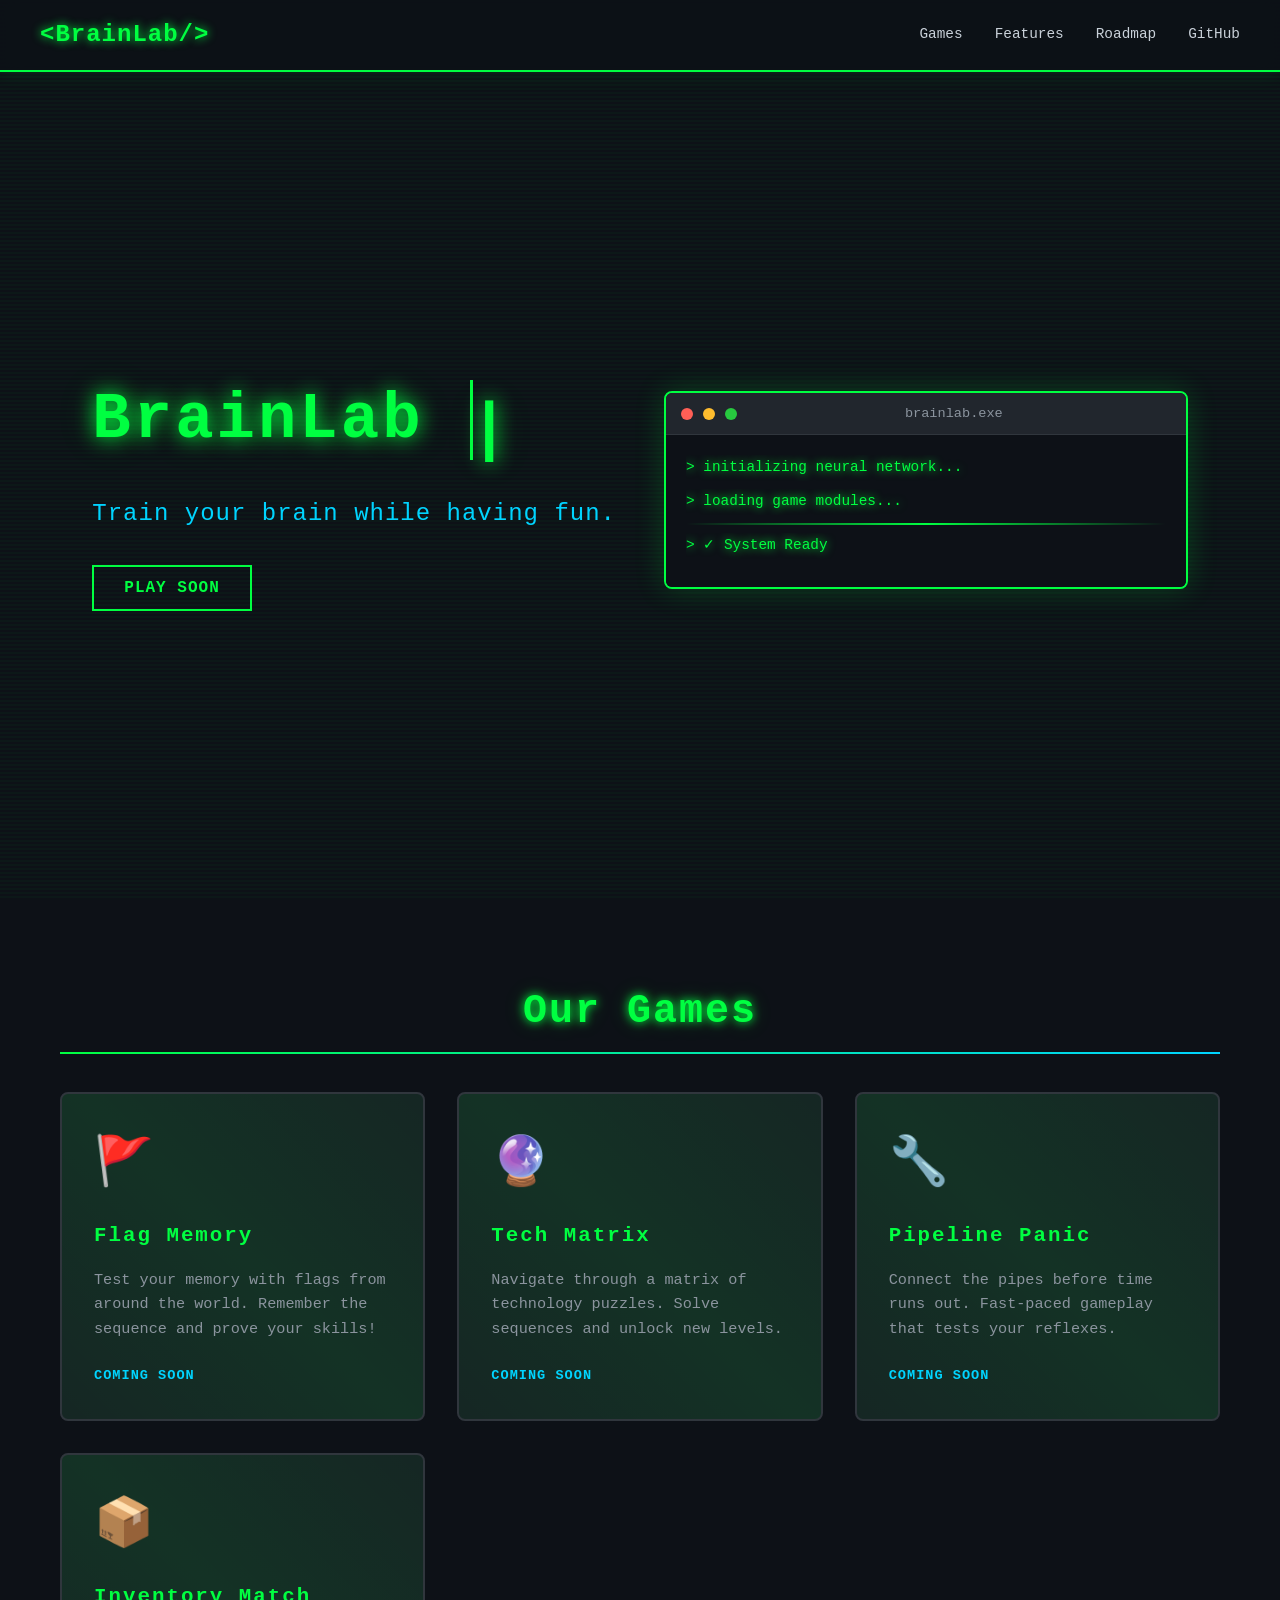
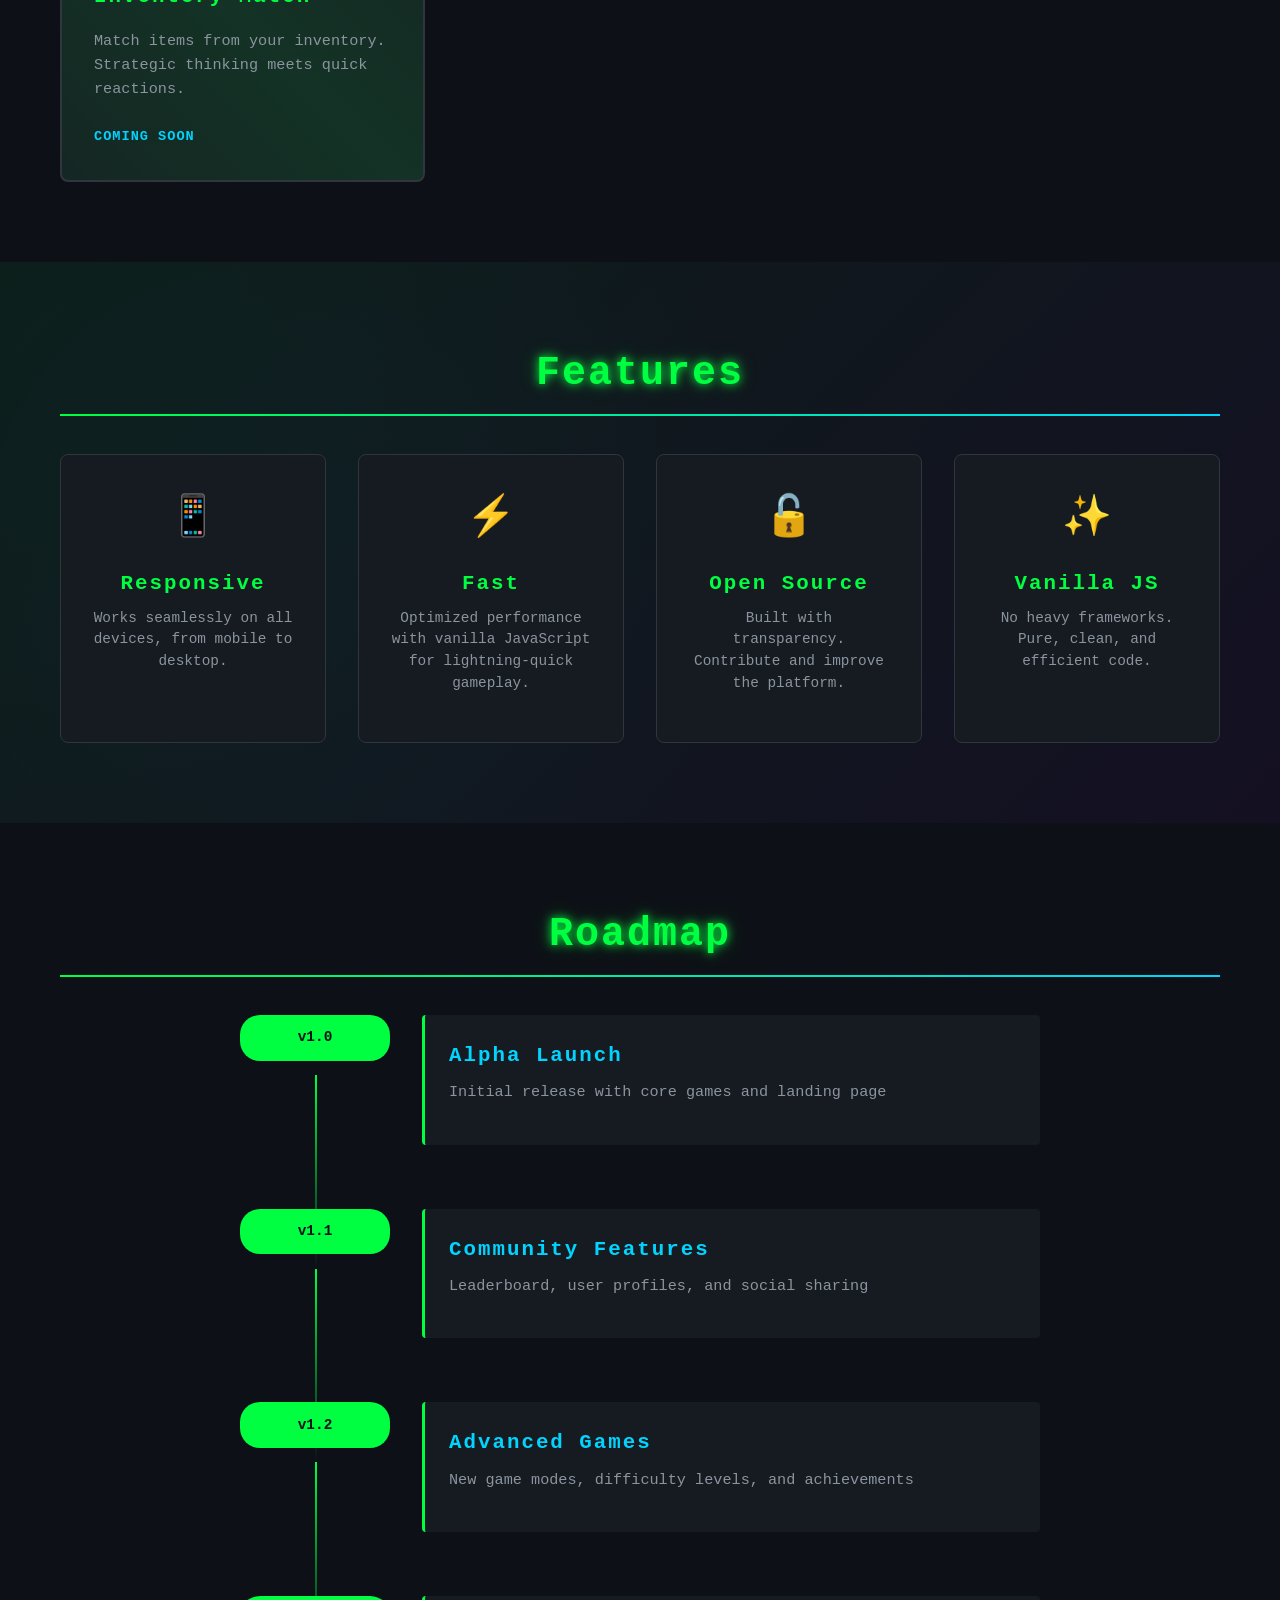
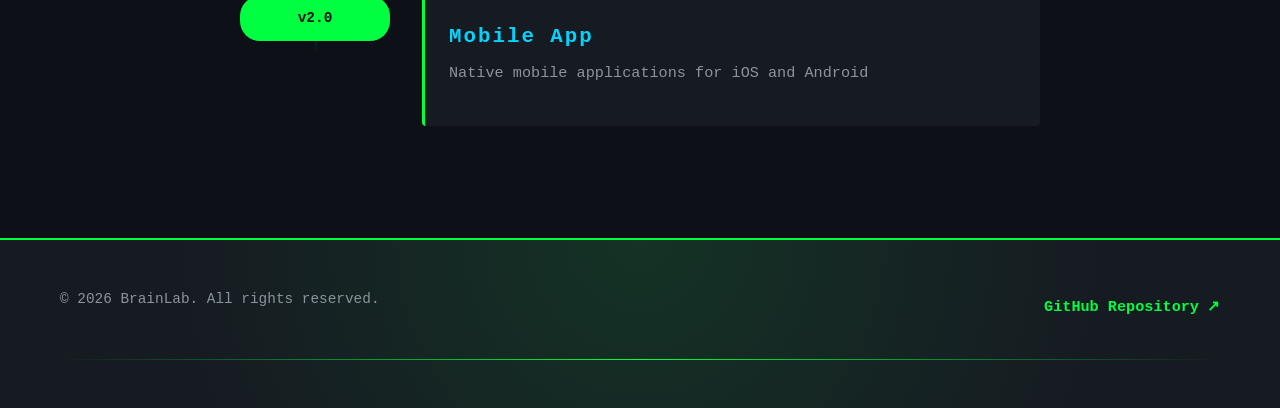
==== index.html @ 64b4a922 "Landing Page v1" ====
<!DOCTYPE html>
<html lang="en">
<head>
    <meta charset="UTF-8">
    <meta name="viewport" content="width=device-width, initial-scale=1.0">
    <title>BrainLab - Train your brain while having fun</title>
    <link rel="stylesheet" href="style.css">
</head>
<body>
    <!-- Navigation -->
    <nav class="navbar">
        <div class="container nav-container">
            <div class="logo">
                <span class="logo-text">&lt;BrainLab/&gt;</span>
            </div>
            <ul class="nav-links">
                <li><a href="#games">Games</a></li>
                <li><a href="#features">Features</a></li>
                <li><a href="#roadmap">Roadmap</a></li>
                <li><a href="#footer">GitHub</a></li>
            </ul>
        </div>
    </nav>

    <!-- Hero Section -->
    <section id="hero" class="hero">
        <div class="container">
            <div class="hero-content">
                <h1 class="hero-title">
                    <span class="typing-text">BrainLab</span>
                    <span class="cursor">|</span>
                </h1>
                <p class="hero-subtitle">Train your brain while having fun.</p>
                <button class="btn btn-primary btn-glow" onclick="document.getElementById('games').scrollIntoView({behavior: 'smooth'})">
                    <span class="btn-text">Play Soon</span>
                    <span class="btn-glow-effect"></span>
                </button>
            </div>
            <div class="terminal-window">
                <div class="terminal-header">
                    <div class="terminal-buttons">
                        <div class="terminal-btn close"></div>
                        <div class="terminal-btn minimize"></div>
                        <div class="terminal-btn maximize"></div>
                    </div>
                    <span class="terminal-title">brainlab.exe</span>
                </div>
                <div class="terminal-body">
                    <p>> initializing neural network...</p>
                    <p>> loading game modules...</p>
                    <p class="scan-line"></p>
                    <p>> <span class="text-success">✓ System Ready</span></p>
                </div>
            </div>
        </div>
    </section>

    <!-- Games Section -->
    <section id="games" class="games">
        <div class="container">
            <h2 class="section-title">Our Games</h2>
            <div class="games-grid">
                <div class="game-card" data-aos="fade-up">
                    <div class="game-card-inner">
                        <div class="game-icon">🚩</div>
                        <h3>Flag Memory</h3>
                        <p>Test your memory with flags from around the world. Remember the sequence and prove your skills!</p>
                        <div class="card-footer">Coming Soon</div>
                    </div>
                </div>

                <div class="game-card" data-aos="fade-up">
                    <div class="game-card-inner">
                        <div class="game-icon">🔮</div>
                        <h3>Tech Matrix</h3>
                        <p>Navigate through a matrix of technology puzzles. Solve sequences and unlock new levels.</p>
                        <div class="card-footer">Coming Soon</div>
                    </div>
                </div>

                <div class="game-card" data-aos="fade-up">
                    <div class="game-card-inner">
                        <div class="game-icon">🔧</div>
                        <h3>Pipeline Panic</h3>
                        <p>Connect the pipes before time runs out. Fast-paced gameplay that tests your reflexes.</p>
                        <div class="card-footer">Coming Soon</div>
                    </div>
                </div>

                <div class="game-card" data-aos="fade-up">
                    <div class="game-card-inner">
                        <div class="game-icon">📦</div>
                        <h3>Inventory Match</h3>
                        <p>Match items from your inventory. Strategic thinking meets quick reactions.</p>
                        <div class="card-footer">Coming Soon</div>
                    </div>
                </div>
            </div>
        </div>
    </section>

    <!-- Features Section -->
    <section id="features" class="features">
        <div class="container">
            <h2 class="section-title">Features</h2>
            <div class="features-grid">
                <div class="feature-card" data-aos="fade-up">
                    <div class="feature-icon">📱</div>
                    <h3>Responsive</h3>
                    <p>Works seamlessly on all devices, from mobile to desktop.</p>
                </div>

                <div class="feature-card" data-aos="fade-up">
                    <div class="feature-icon">⚡</div>
                    <h3>Fast</h3>
                    <p>Optimized performance with vanilla JavaScript for lightning-quick gameplay.</p>
                </div>

                <div class="feature-card" data-aos="fade-up">
                    <div class="feature-icon">🔓</div>
                    <h3>Open Source</h3>
                    <p>Built with transparency. Contribute and improve the platform.</p>
                </div>

                <div class="feature-card" data-aos="fade-up">
                    <div class="feature-icon">✨</div>
                    <h3>Vanilla JS</h3>
                    <p>No heavy frameworks. Pure, clean, and efficient code.</p>
                </div>
            </div>
        </div>
    </section>

    <!-- Roadmap Section -->
    <section id="roadmap" class="roadmap">
        <div class="container">
            <h2 class="section-title">Roadmap</h2>
            <div class="roadmap-items">
                <div class="roadmap-item" data-aos="fade-up">
                    <div class="roadmap-marker">v1.0</div>
                    <div class="roadmap-content">
                        <h3>Alpha Launch</h3>
                        <p>Initial release with core games and landing page</p>
                    </div>
                </div>

                <div class="roadmap-item" data-aos="fade-up">
                    <div class="roadmap-marker">v1.1</div>
                    <div class="roadmap-content">
                        <h3>Community Features</h3>
                        <p>Leaderboard, user profiles, and social sharing</p>
                    </div>
                </div>

                <div class="roadmap-item" data-aos="fade-up">
                    <div class="roadmap-marker">v1.2</div>
                    <div class="roadmap-content">
                        <h3>Advanced Games</h3>
                        <p>New game modes, difficulty levels, and achievements</p>
                    </div>
                </div>

                <div class="roadmap-item" data-aos="fade-up">
                    <div class="roadmap-marker">v2.0</div>
                    <div class="roadmap-content">
                        <h3>Mobile App</h3>
                        <p>Native mobile applications for iOS and Android</p>
                    </div>
                </div>
            </div>
        </div>
    </section>

    <!-- Footer -->
    <footer id="footer" class="footer">
        <div class="container">
            <div class="footer-content">
                <div class="footer-text">
                    <p>&copy; 2026 BrainLab. All rights reserved.</p>
                </div>
                <div class="footer-links">
                    <a href="https://github.com/yourusername/brainlab" target="_blank" class="footer-link">
                        <span>GitHub Repository</span>
                        <span class="github-icon">↗</span>
                    </a>
                </div>
            </div>
            <div class="footer-line"></div>
        </div>
    </footer>

    <script src="app.js"></script>
</body>
</html>
---- style.css ----
/* ============================================
   BRAINLAB - Retro Cyber Terminal Aesthetic
   ============================================ */

/* CSS Variables */
:root {
    --primary-color: #00ff41;
    --secondary-color: #00d4ff;
    --accent-color: #a000ff;
    --background: #0d1117;
    --surface: #161b22;
    --surface-light: #21262d;
    --text-primary: #c9d1d9;
    --text-secondary: #8b949e;
    --border-color: #30363d;
    --success-color: #00ff41;
    --transition: all 0.3s cubic-bezier(0.4, 0, 0.2, 1);
}

/* Reset & Base Styles */
* {
    margin: 0;
    padding: 0;
    box-sizing: border-box;
}

html {
    scroll-behavior: smooth;
}

body {
    font-family: 'Courier New', monospace;
    background-color: var(--background);
    color: var(--text-primary);
    line-height: 1.6;
    overflow-x: hidden;
    position: relative;
}

/* Animated background grid */
body::before {
    content: '';
    position: fixed;
    top: 0;
    left: 0;
    width: 100%;
    height: 100%;
    background-image: 
        repeating-linear-gradient(
            0deg,
            transparent,
            transparent 2px,
            rgba(0, 255, 65, 0.03) 2px,
            rgba(0, 255, 65, 0.03) 4px
        );
    pointer-events: none;
    z-index: 1;
    animation: scanlines 8s linear infinite;
}

@keyframes scanlines {
    0% {
        transform: translateY(0);
    }
    100% {
        transform: translateY(10px);
    }
}

.container {
    max-width: 1200px;
    margin: 0 auto;
    padding: 0 20px;
    position: relative;
    z-index: 2;
}

/* Typography */
h1, h2, h3 {
    font-weight: bold;
    letter-spacing: 2px;
}

h2 {
    font-size: 2.5rem;
    color: var(--primary-color);
    text-shadow: 0 0 10px var(--primary-color), 0 0 20px rgba(0, 255, 65, 0.3);
    margin-bottom: 3rem;
    position: relative;
    display: inline-block;
}

h2::after {
    content: '';
    position: absolute;
    bottom: -10px;
    left: 0;
    width: 0;
    height: 2px;
    background: linear-gradient(90deg, var(--primary-color), var(--secondary-color));
    animation: expandWidth 0.8s ease-out forwards;
}

@keyframes expandWidth {
    to {
        width: 100%;
    }
}

h3 {
    color: var(--primary-color);
    margin-bottom: 1rem;
    font-size: 1.3rem;
}

p {
    color: var(--text-secondary);
    margin-bottom: 1rem;
}

/* ============================================
   NAVIGATION
   ============================================ */

.navbar {
    position: fixed;
    top: 0;
    width: 100%;
    background: rgba(13, 17, 23, 0.95);
    border-bottom: 2px solid var(--primary-color);
    z-index: 1000;
    backdrop-filter: blur(10px);
    box-shadow: 0 0 20px rgba(0, 255, 65, 0.1);
}

.nav-container {
    display: flex;
    justify-content: space-between;
    align-items: center;
    padding: 1rem 0;
}

.logo-text {
    font-size: 1.5rem;
    color: var(--primary-color);
    font-weight: bold;
    text-shadow: 0 0 10px var(--primary-color);
    letter-spacing: 1px;
}

.nav-links {
    display: flex;
    list-style: none;
    gap: 2rem;
}

.nav-links a {
    color: var(--text-primary);
    text-decoration: none;
    font-size: 0.9rem;
    transition: var(--transition);
    position: relative;
}

.nav-links a::before {
    content: '';
    position: absolute;
    bottom: -5px;
    left: 0;
    width: 0;
    height: 2px;
    background: var(--primary-color);
    transition: var(--transition);
}

.nav-links a:hover {
    color: var(--primary-color);
    text-shadow: 0 0 10px var(--primary-color);
}

.nav-links a:hover::before {
    width: 100%;
}

@media (max-width: 768px) {
    .nav-links {
        gap: 1rem;
        font-size: 0.8rem;
    }

    .logo-text {
        font-size: 1.2rem;
    }
}

/* ============================================
   HERO SECTION
   ============================================ */

.hero {
    min-height: 100vh;
    display: flex;
    align-items: center;
    justify-content: center;
    padding-top: 80px;
    position: relative;
    overflow: hidden;
}

.hero .container {
    display: grid;
    grid-template-columns: 1fr 1fr;
    gap: 3rem;
    align-items: center;
}

.hero-content {
    animation: fadeInUp 1s ease-out;
}

.hero-title {
    font-size: 4rem;
    color: var(--primary-color);
    text-shadow: 0 0 20px var(--primary-color), 0 0 40px rgba(0, 255, 65, 0.2);
    margin-bottom: 1.5rem;
    letter-spacing: 3px;
    font-weight: bold;
    min-height: 100px;
}

.typing-text {
    display: inline-block;
    animation: none;
}

.cursor {
    display: inline-block;
    width: 3px;
    height: 80px;
    background-color: var(--primary-color);
    margin-left: 5px;
    animation: blink 1s infinite;
    vertical-align: middle;
}

@keyframes blink {
    0%, 49% {
        opacity: 1;
    }
    50%, 100% {
        opacity: 0;
    }
}

.hero-subtitle {
    font-size: 1.5rem;
    color: var(--secondary-color);
    margin-bottom: 2rem;
    letter-spacing: 1px;
    animation: fadeInUp 1s ease-out 0.2s both;
}

/* Glowing Button */
.btn {
    padding: 12px 30px;
    font-size: 1rem;
    font-family: 'Courier New', monospace;
    border: 2px solid var(--primary-color);
    background: transparent;
    color: var(--primary-color);
    cursor: pointer;
    transition: var(--transition);
    position: relative;
    overflow: hidden;
    letter-spacing: 1px;
    font-weight: bold;
    text-transform: uppercase;
}

.btn-primary {
    border-color: var(--primary-color);
    color: var(--primary-color);
}

.btn-glow {
    animation: fadeInUp 1s ease-out 0.4s both;
}

.btn-glow-effect {
    position: absolute;
    top: 50%;
    left: 50%;
    width: 0;
    height: 0;
    background: radial-gradient(circle, rgba(0, 255, 65, 0.3) 0%, transparent 70%);
    border-radius: 50%;
    transform: translate(-50%, -50%);
}

.btn:hover {
    background: rgba(0, 255, 65, 0.1);
    box-shadow: 0 0 20px var(--primary-color), inset 0 0 20px rgba(0, 255, 65, 0.2);
    text-shadow: 0 0 10px var(--primary-color);
    transform: scale(1.05);
}

.btn:active {
    transform: scale(0.95);
}

/* Terminal Window */
.terminal-window {
    background: var(--surface);
    border: 2px solid var(--primary-color);
    border-radius: 8px;
    overflow: hidden;
    box-shadow: 0 0 30px rgba(0, 255, 65, 0.2);
    animation: fadeInUp 1s ease-out 0.3s both;
}

.terminal-header {
    background: var(--surface-light);
    padding: 10px 15px;
    border-bottom: 1px solid var(--border-color);
    display: flex;
    justify-content: space-between;
    align-items: center;
}

.terminal-buttons {
    display: flex;
    gap: 10px;
}

.terminal-btn {
    width: 12px;
    height: 12px;
    border-radius: 50%;
}

.terminal-btn.close {
    background: #ff5f56;
}

.terminal-btn.minimize {
    background: #ffbd2e;
}

.terminal-btn.maximize {
    background: #27c93f;
}

.terminal-title {
    color: var(--text-secondary);
    font-size: 0.85rem;
    flex: 1;
    text-align: center;
}

.terminal-body {
    padding: 20px;
    font-size: 0.9rem;
    color: var(--primary-color);
    text-shadow: 0 0 10px var(--primary-color);
    line-height: 1.8;
    background: var(--background);
    min-height: 150px;
}

.terminal-body p {
    color: var(--primary-color);
    margin-bottom: 0.5rem;
    animation: typewriter 0.5s ease-out forwards;
    overflow: hidden;
}

.terminal-body p:nth-child(1) {
    animation-delay: 0s;
}

.terminal-body p:nth-child(2) {
    animation-delay: 0.5s;
}

.terminal-body p:nth-child(3) {
    animation-delay: 1s;
}

.terminal-body p:nth-child(4) {
    animation-delay: 1.5s;
}

@keyframes typewriter {
    from {
        width: 0;
    }
    to {
        width: 100%;
    }
}

.scan-line {
    height: 2px;
    background: linear-gradient(90deg, transparent, var(--primary-color), transparent);
    animation: scan 2s ease-in-out infinite;
}

@keyframes scan {
    0%, 100% {
        opacity: 0;
    }
    50% {
        opacity: 1;
    }
}

.text-success {
    color: var(--success-color);
}

@keyframes fadeInUp {
    from {
        opacity: 0;
        transform: translateY(30px);
    }
    to {
        opacity: 1;
        transform: translateY(0);
    }
}

@media (max-width: 768px) {
    .hero .container {
        grid-template-columns: 1fr;
    }

    .hero-title {
        font-size: 2.5rem;
        min-height: auto;
    }

    .cursor {
        height: 50px;
    }

    .hero-subtitle {
        font-size: 1.1rem;
    }

    .terminal-window {
        display: none;
    }
}

/* ============================================
   GAMES SECTION
   ============================================ */

.games {
    padding: 80px 0;
    position: relative;
}

.section-title {
    text-align: center;
    margin-bottom: 3rem;
    width: 100%;
}

.games-grid {
    display: grid;
    grid-template-columns: repeat(auto-fit, minmax(280px, 1fr));
    gap: 2rem;
}

.game-card {
    background: var(--surface);
    border: 2px solid var(--border-color);
    border-radius: 8px;
    padding: 2rem;
    transition: var(--transition);
    position: relative;
    overflow: hidden;
    cursor: pointer;
}

.game-card::before {
    content: '';
    position: absolute;
    top: -50%;
    left: -50%;
    width: 200%;
    height: 200%;
    background: linear-gradient(
        45deg,
        transparent,
        rgba(0, 255, 65, 0.1),
        transparent
    );
    animation: shimmer 3s infinite;
}

@keyframes shimmer {
    0% {
        transform: translate(-100%, -100%) rotate(45deg);
    }
    100% {
        transform: translate(100%, 100%) rotate(45deg);
    }
}

.game-card-inner {
    position: relative;
    z-index: 1;
}

.game-card:hover {
    background: var(--surface-light);
    border-color: var(--primary-color);
    box-shadow: 0 0 20px rgba(0, 255, 65, 0.3), inset 0 0 20px rgba(0, 255, 65, 0.05);
    transform: translateY(-5px);
}

.game-icon {
    font-size: 3rem;
    margin-bottom: 1rem;
    display: inline-block;
    animation: float 3s ease-in-out infinite;
}

.game-card:nth-child(2) .game-icon {
    animation-delay: 0.3s;
}

.game-card:nth-child(3) .game-icon {
    animation-delay: 0.6s;
}

.game-card:nth-child(4) .game-icon {
    animation-delay: 0.9s;
}

@keyframes float {
    0%, 100% {
        transform: translateY(0);
    }
    50% {
        transform: translateY(-10px);
    }
}

.game-card h3 {
    margin-bottom: 1rem;
    color: var(--primary-color);
}

.game-card p {
    color: var(--text-secondary);
    margin-bottom: 1.5rem;
    font-size: 0.95rem;
    line-height: 1.6;
}

.card-footer {
    color: var(--secondary-color);
    font-size: 0.85rem;
    font-weight: bold;
    letter-spacing: 1px;
    text-transform: uppercase;
}

/* ============================================
   FEATURES SECTION
   ============================================ */

.features {
    padding: 80px 0;
    background: linear-gradient(135deg, rgba(0, 255, 65, 0.05) 0%, rgba(160, 0, 255, 0.05) 100%);
    position: relative;
}

.features::before {
    content: '';
    position: absolute;
    top: 0;
    left: 0;
    right: 0;
    bottom: 0;
    background: radial-gradient(circle at 20% 50%, rgba(0, 212, 255, 0.03) 0%, transparent 50%);
    pointer-events: none;
}

.features-grid {
    display: grid;
    grid-template-columns: repeat(auto-fit, minmax(250px, 1fr));
    gap: 2rem;
    position: relative;
    z-index: 2;
}

.feature-card {
    background: var(--surface);
    border: 1px solid var(--border-color);
    border-radius: 8px;
    padding: 2rem;
    text-align: center;
    transition: var(--transition);
    position: relative;
    overflow: hidden;
}

.feature-card::before {
    content: '';
    position: absolute;
    inset: 0;
    background: linear-gradient(135deg, rgba(0, 255, 65, 0.1), rgba(0, 212, 255, 0.1));
    opacity: 0;
    transition: opacity 0.3s ease;
}

.feature-card:hover {
    border-color: var(--primary-color);
    background: var(--surface-light);
    transform: translateY(-5px);
    box-shadow: 0 10px 30px rgba(0, 255, 65, 0.2);
}

.feature-card:hover::before {
    opacity: 1;
}

.feature-icon {
    font-size: 2.5rem;
    margin-bottom: 1rem;
    display: inline-block;
    animation: pulse 2s ease-in-out infinite;
}

.feature-card:nth-child(2) .feature-icon {
    animation-delay: 0.2s;
}

.feature-card:nth-child(3) .feature-icon {
    animation-delay: 0.4s;
}

.feature-card:nth-child(4) .feature-icon {
    animation-delay: 0.6s;
}

@keyframes pulse {
    0%, 100% {
        transform: scale(1);
    }
    50% {
        transform: scale(1.1);
    }
}

.feature-card h3 {
    margin-bottom: 0.5rem;
}

.feature-card p {
    color: var(--text-secondary);
    font-size: 0.9rem;
    line-height: 1.5;
    position: relative;
    z-index: 2;
}

/* ============================================
   ROADMAP SECTION
   ============================================ */

.roadmap {
    padding: 80px 0;
    position: relative;
}

.roadmap-items {
    display: grid;
    gap: 2rem;
    max-width: 800px;
    margin: 0 auto;
}

.roadmap-item {
    display: grid;
    grid-template-columns: 150px 1fr;
    gap: 2rem;
    align-items: start;
    position: relative;
    padding-bottom: 2rem;
}

.roadmap-item:not(:last-child)::after {
    content: '';
    position: absolute;
    left: 75px;
    top: 60px;
    width: 2px;
    height: calc(100% + 2rem);
    background: linear-gradient(180deg, var(--primary-color), transparent);
}

.roadmap-marker {
    background: var(--primary-color);
    color: var(--background);
    padding: 0.7rem 1rem;
    border-radius: 20px;
    font-weight: bold;
    font-size: 0.9rem;
    text-align: center;
    position: relative;
    z-index: 2;
    min-width: 100px;
}

.roadmap-content {
    background: var(--surface);
    border-left: 3px solid var(--primary-color);
    padding: 1.5rem;
    border-radius: 4px;
    transition: var(--transition);
}

.roadmap-content:hover {
    background: var(--surface-light);
    border-left-color: var(--secondary-color);
    box-shadow: 0 5px 20px rgba(0, 255, 65, 0.15);
    transform: translateX(10px);
}

.roadmap-content h3 {
    margin-bottom: 0.5rem;
    color: var(--secondary-color);
}

.roadmap-content p {
    color: var(--text-secondary);
    font-size: 0.95rem;
}

@media (max-width: 768px) {
    .roadmap-item {
        grid-template-columns: 1fr;
        gap: 1rem;
    }

    .roadmap-marker {
        grid-column: 1 / -1;
    }

    .roadmap-item:not(:last-child)::after {
        display: none;
    }
}

/* ============================================
   FOOTER
   ============================================ */

.footer {
    border-top: 2px solid var(--primary-color);
    padding: 3rem 0;
    background: var(--surface);
    position: relative;
    overflow: hidden;
}

.footer::before {
    content: '';
    position: absolute;
    top: 0;
    left: 0;
    width: 100%;
    height: 100%;
    background: radial-gradient(circle at 50% 0%, rgba(0, 255, 65, 0.1), transparent 70%);
    pointer-events: none;
}

.footer-content {
    display: flex;
    justify-content: space-between;
    align-items: center;
    margin-bottom: 2rem;
    position: relative;
    z-index: 2;
}

.footer-text p {
    color: var(--text-secondary);
    font-size: 0.9rem;
}

.footer-links {
    display: flex;
    gap: 2rem;
}

.footer-link {
    color: var(--primary-color);
    text-decoration: none;
    display: flex;
    align-items: center;
    gap: 0.5rem;
    transition: var(--transition);
    font-size: 0.95rem;
    font-weight: bold;
}

.footer-link:hover {
    text-shadow: 0 0 10px var(--primary-color);
    transform: translateX(5px);
}

.github-icon {
    display: inline-block;
    animation: upDown 2s ease-in-out infinite;
}

@keyframes upDown {
    0%, 100% {
        transform: translateY(0);
    }
    50% {
        transform: translateY(-5px);
    }
}

.footer-line {
    height: 1px;
    background: linear-gradient(90deg, transparent, var(--primary-color), transparent);
    position: relative;
    z-index: 2;
}

@media (max-width: 768px) {
    .footer-content {
        flex-direction: column;
        gap: 1.5rem;
        text-align: center;
    }

    .footer-links {
        flex-direction: column;
        gap: 1rem;
    }
}

/* ============================================
   AOS - SCROLL ANIMATIONS
   ============================================ */

[data-aos] {
    opacity: 0;
    transition: opacity 0.6s ease-out, transform 0.6s ease-out;
}

[data-aos="fade-up"] {
    transform: translateY(30px);
}

[data-aos="fade-up"].aos-animate {
    opacity: 1;
    transform: translateY(0);
}

/* ============================================
   RESPONSIVE DESIGN
   ============================================ */

@media (max-width: 768px) {
    h2 {
        font-size: 1.8rem;
        margin-bottom: 2rem;
    }

    .section-title {
        text-align: center;
    }

    .games-grid {
        grid-template-columns: 1fr;
        gap: 1.5rem;
    }

    .features-grid {
        grid-template-columns: 1fr;
    }
}

@media (max-width: 480px) {
    body {
        font-size: 0.95rem;
    }

    h1 {
        font-size: 2rem;
    }

    h2 {
        font-size: 1.5rem;
    }

    .container {
        padding: 0 15px;
    }

    .nav-links {
        gap: 0.5rem;
        font-size: 0.75rem;
    }

    .btn {
        padding: 10px 20px;
        font-size: 0.85rem;
    }
}

/* ============================================
   ANIMATIONS - ADDITIONAL EFFECTS
   ============================================ */

@keyframes glitch {
    0% {
        text-shadow: -1px 0 var(--primary-color), 1px 0 var(--secondary-color);
    }
    50% {
        text-shadow: -2px 0 var(--primary-color), 2px 0 var(--secondary-color);
    }
    100% {
        text-shadow: -1px 0 var(--primary-color), 1px 0 var(--secondary-color);
    }
}

@keyframes neon-glow {
    0%, 100% {
        text-shadow: 0 0 10px var(--primary-color);
    }
    50% {
        text-shadow: 0 0 20px var(--primary-color), 0 0 30px var(--secondary-color);
    }
}

/* Smooth scroll for older browsers */
@supports not (scroll-behavior: smooth) {
    html {
        scroll-behavior: auto;
    }
}
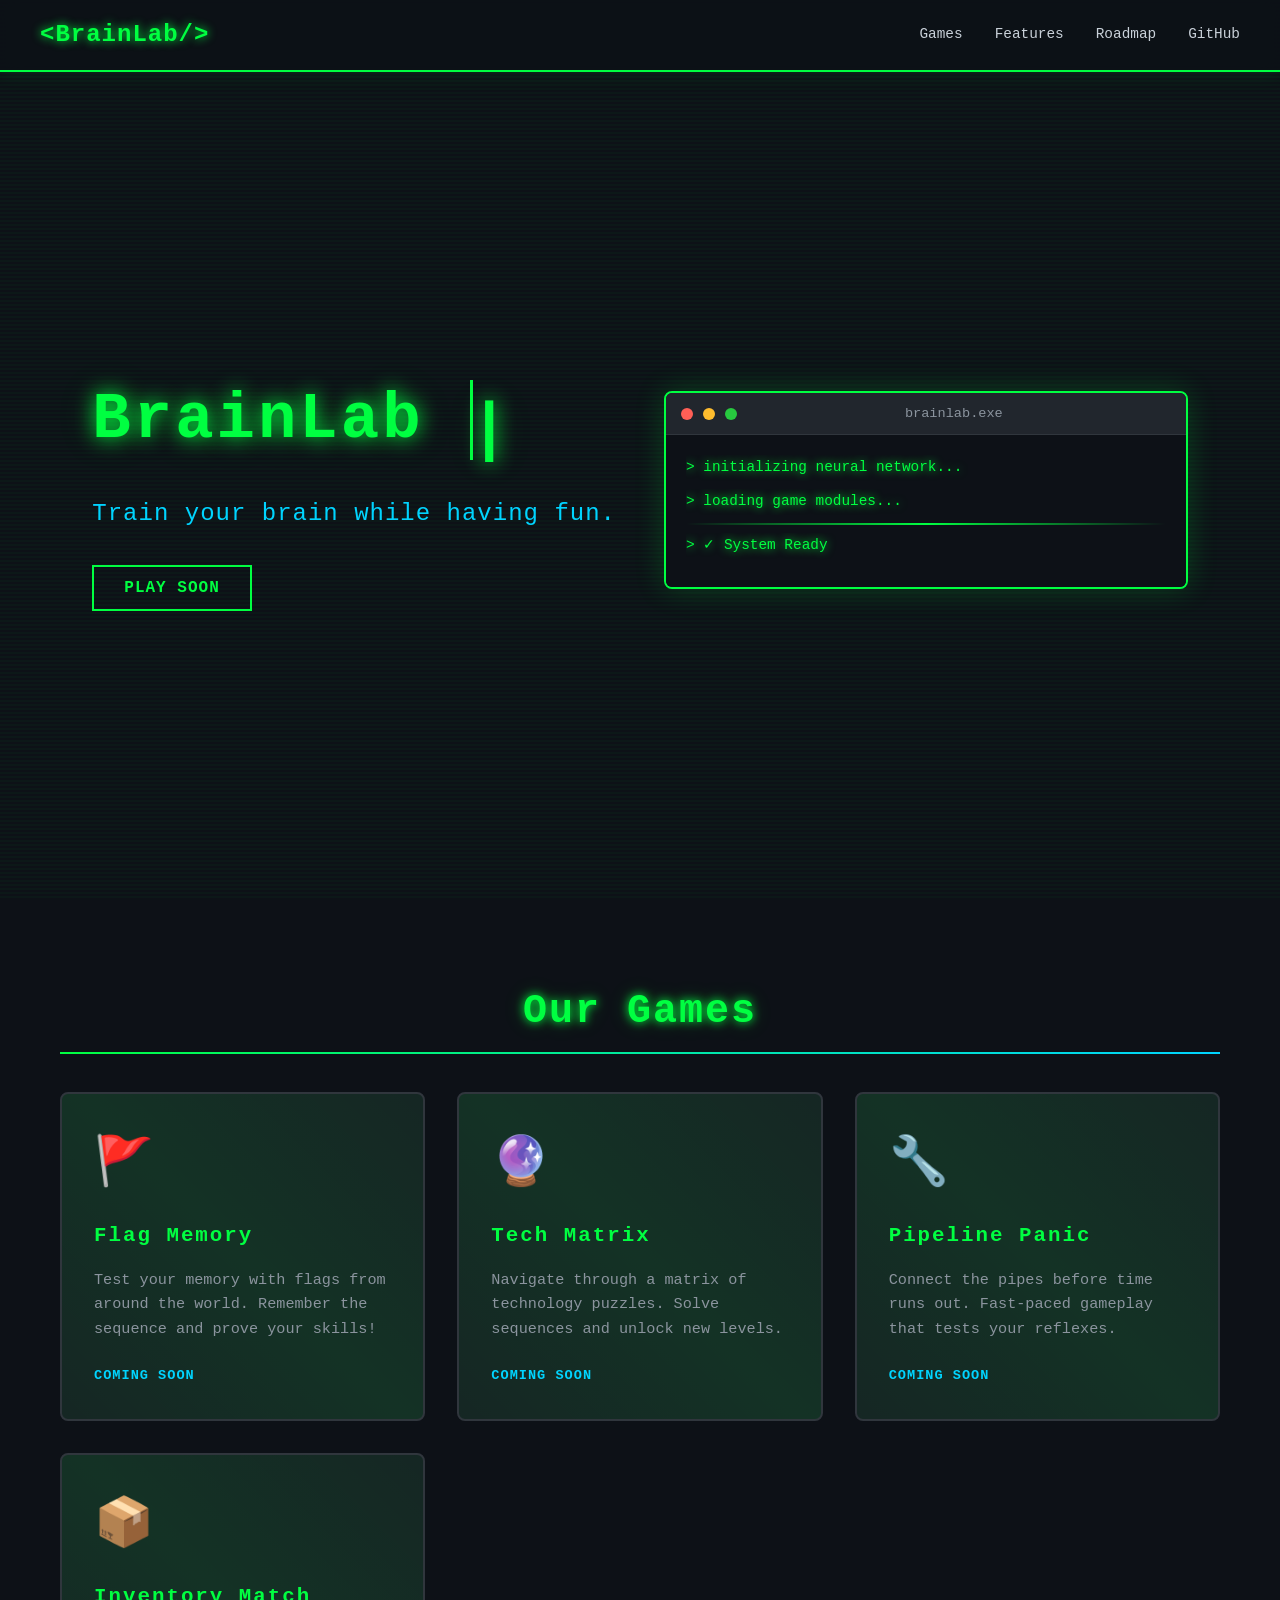
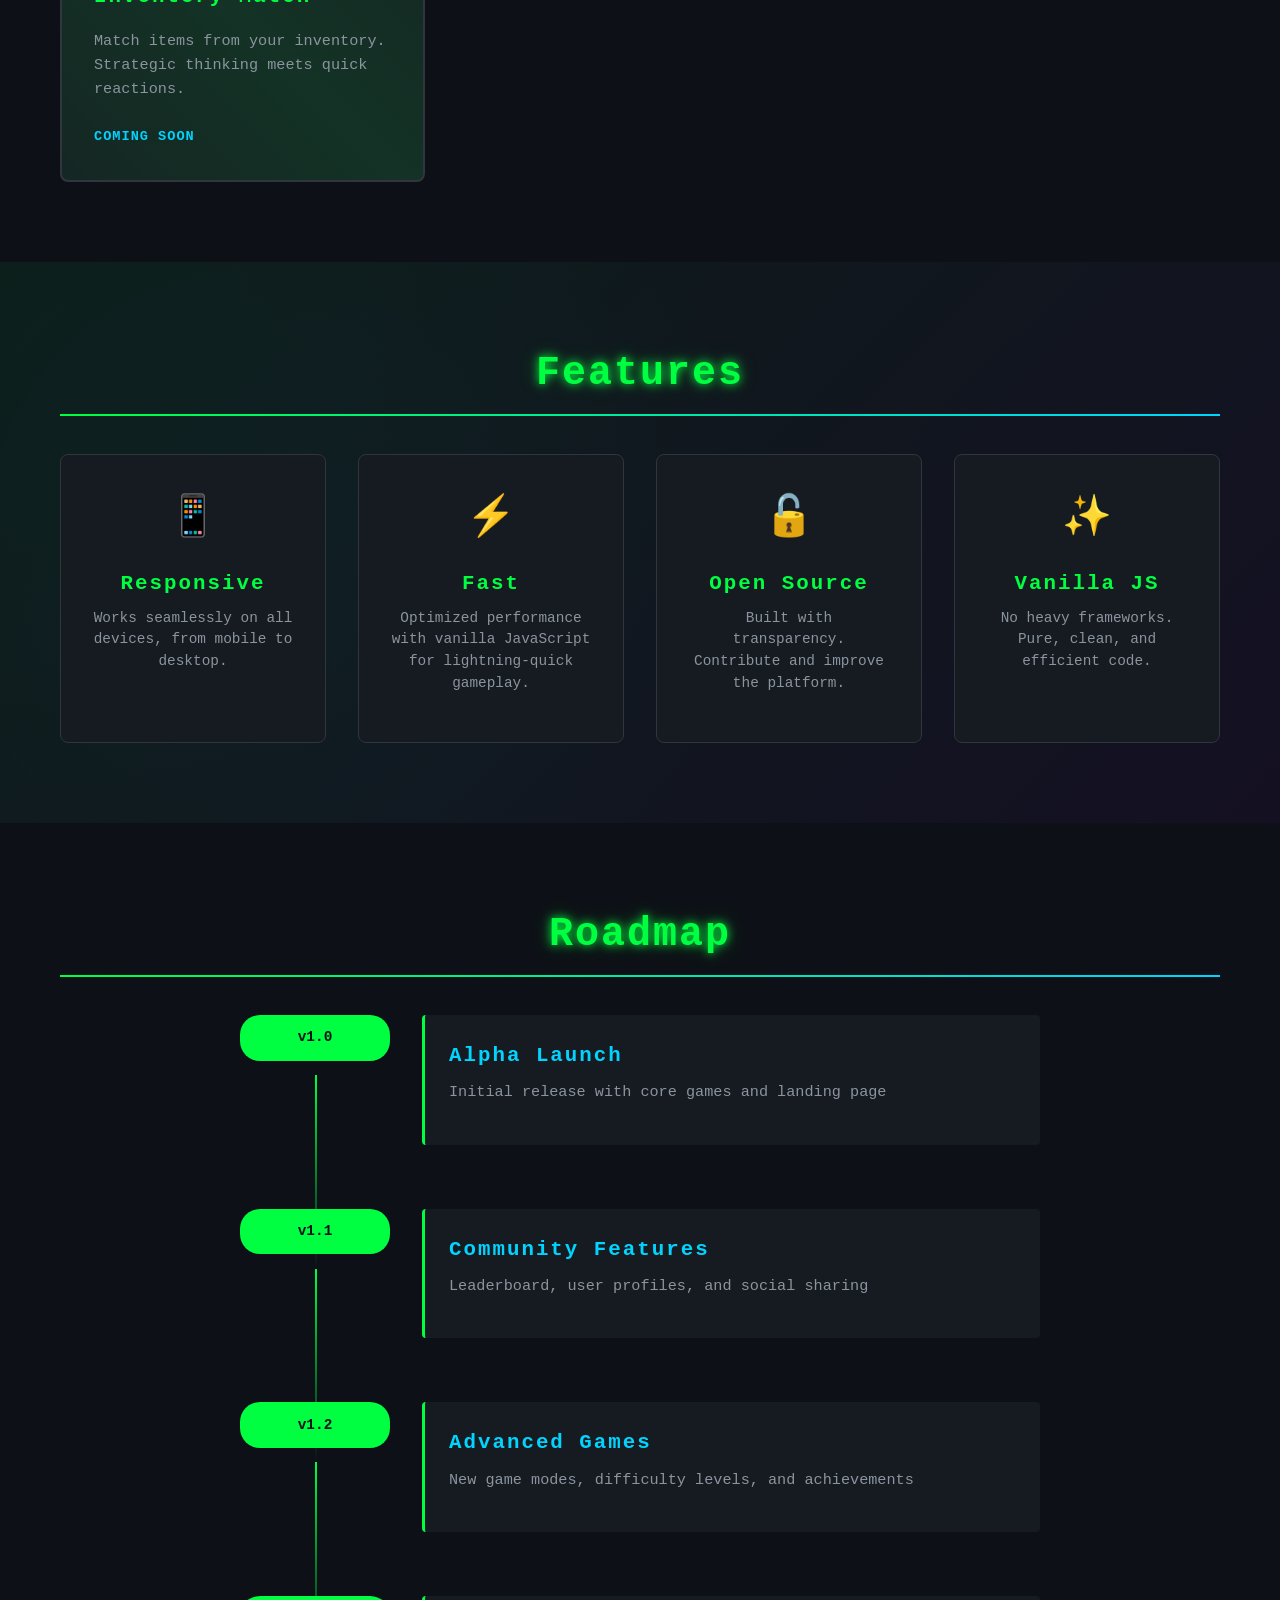
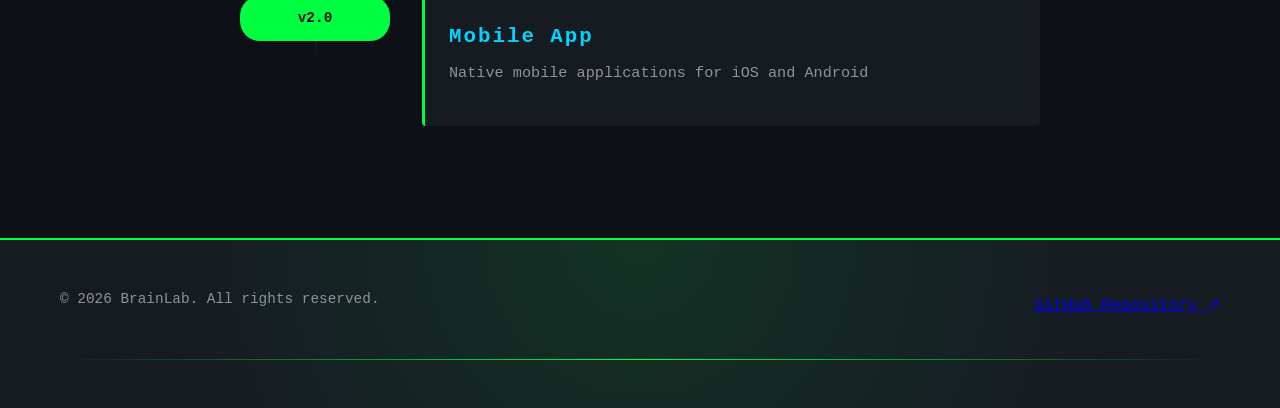
==== commit 2f2aa360: "Update GitHub link in footer" ====
--- a/index.html
+++ b/index.html
@@ -179,7 +179,7 @@
                     <p>&copy; 2026 BrainLab. All rights reserved.</p>
                 </div>
                 <div class="footer-links">
-                    <a href="https://github.com/yourusername/brainlab" target="_blank" class="footer-link">
+                    <a href="https://github.com/PepeGamboa/brainlab">
                         <span>GitHub Repository</span>
                         <span class="github-icon">↗</span>
                     </a>
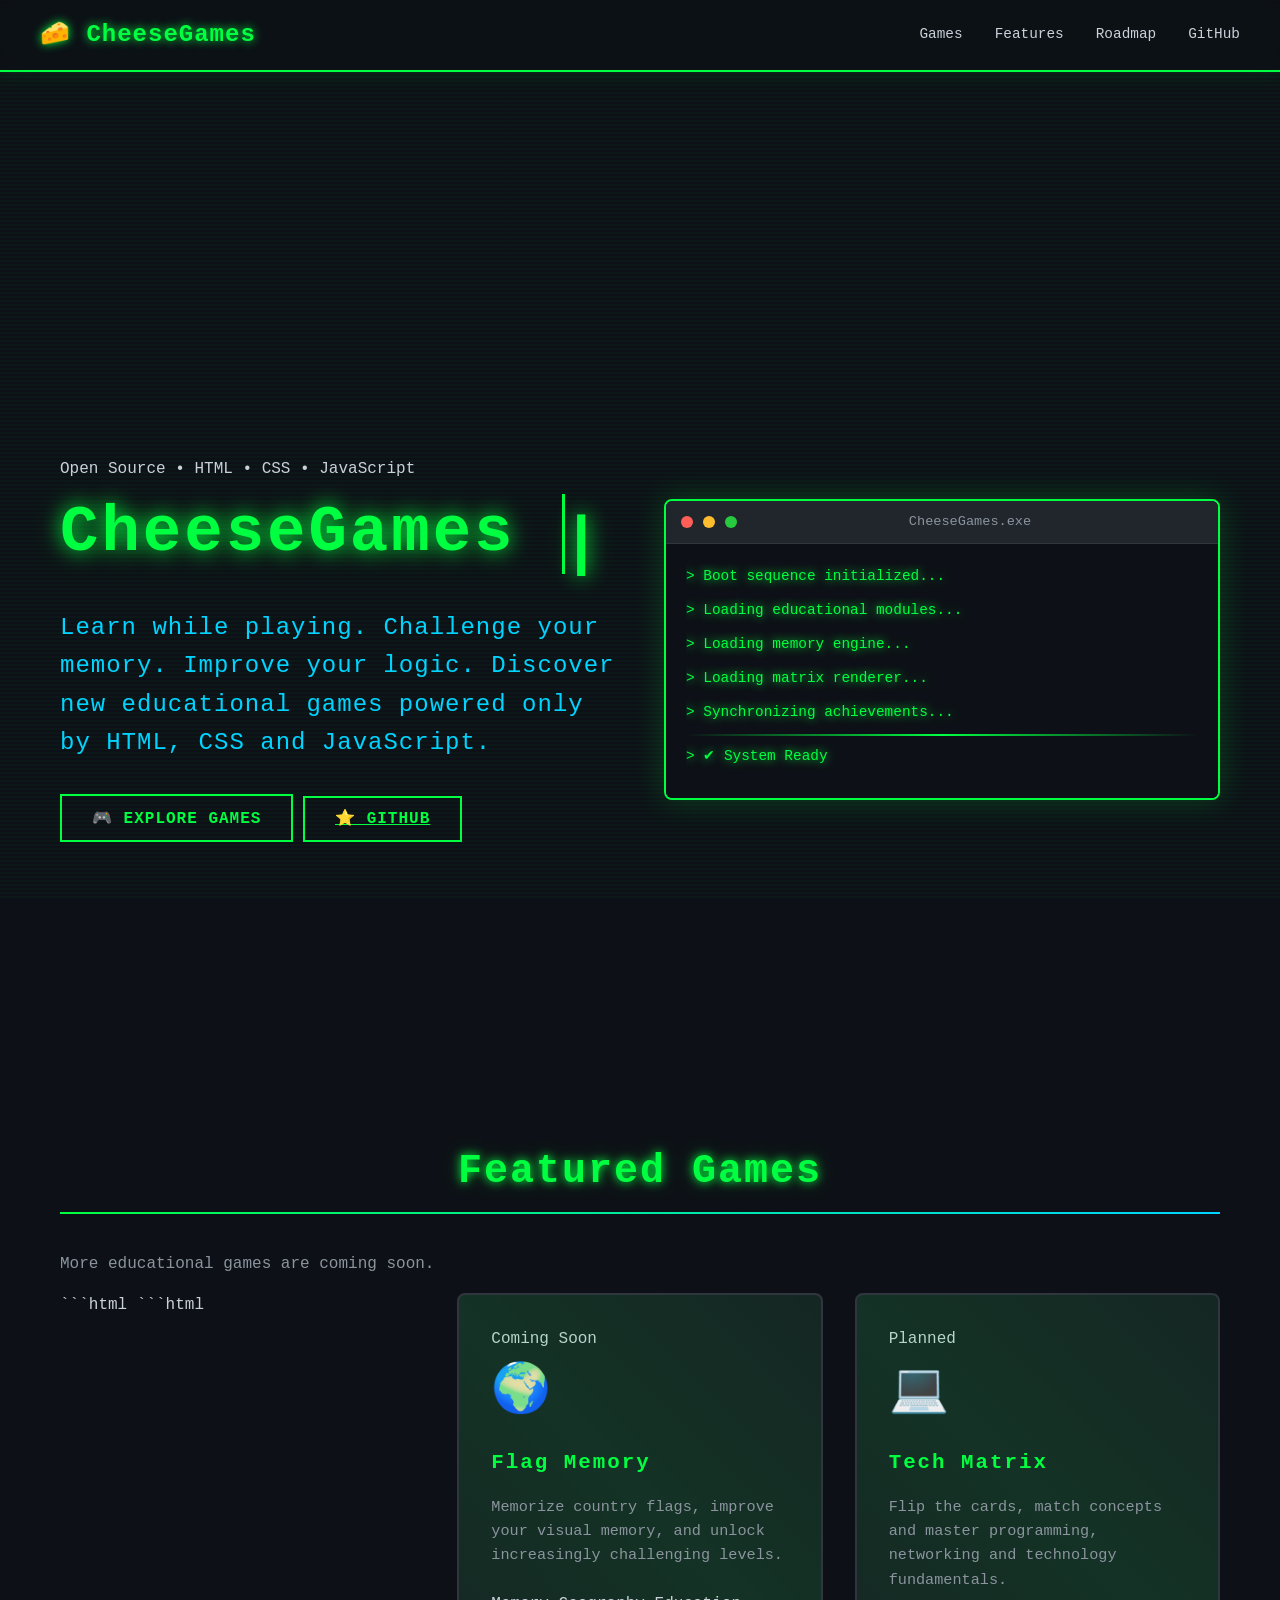
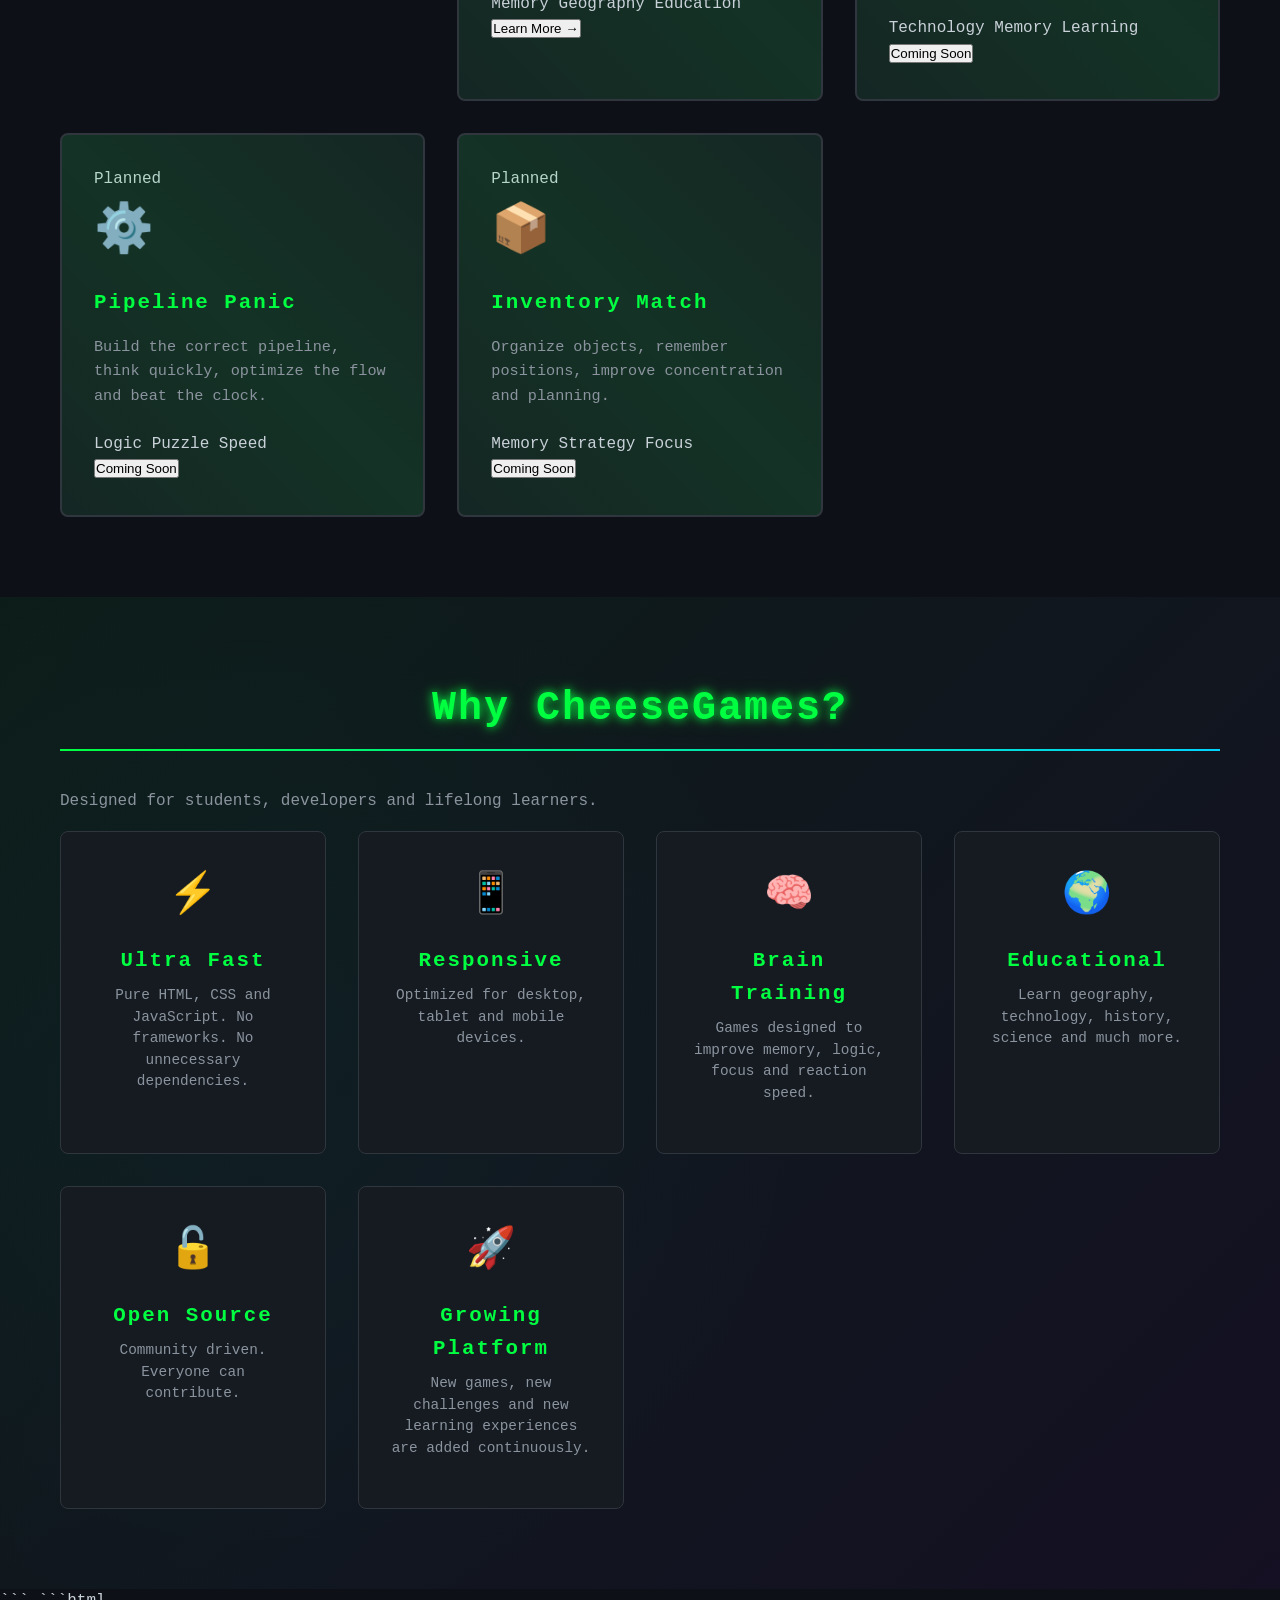
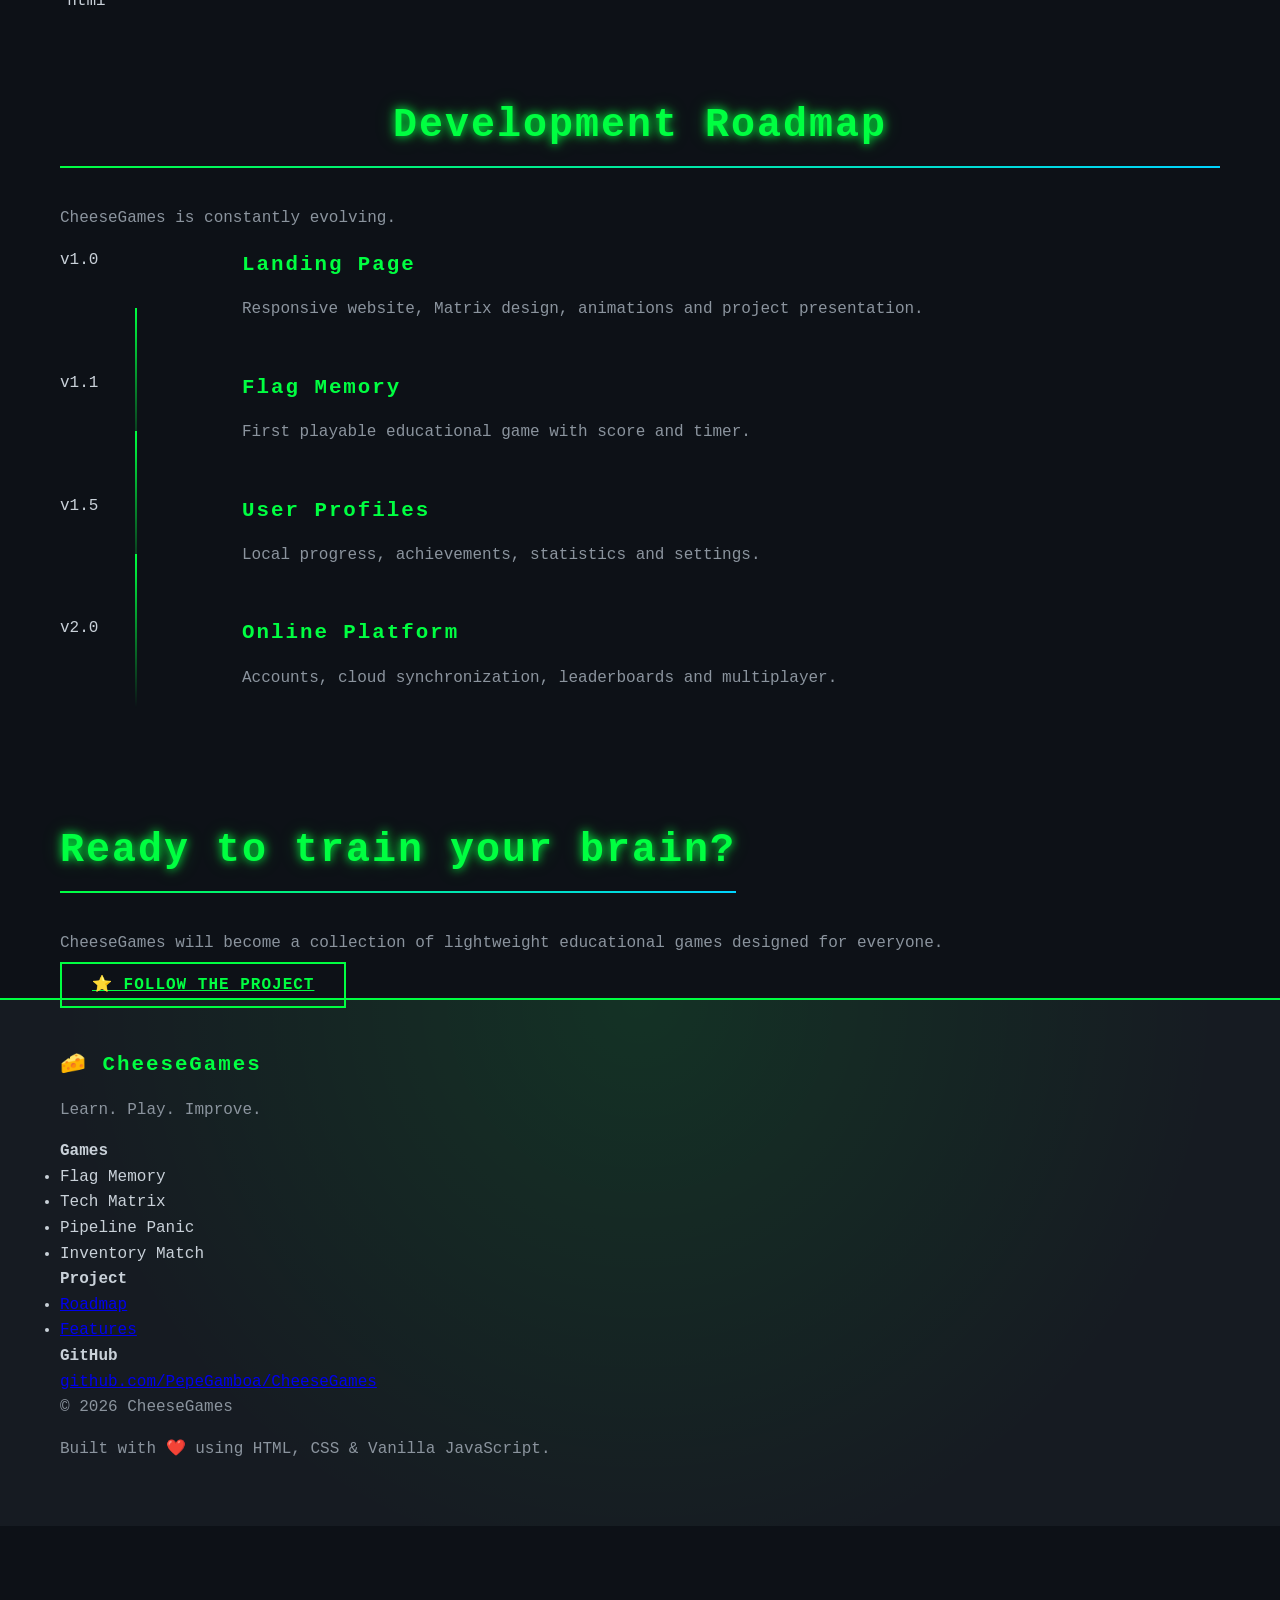
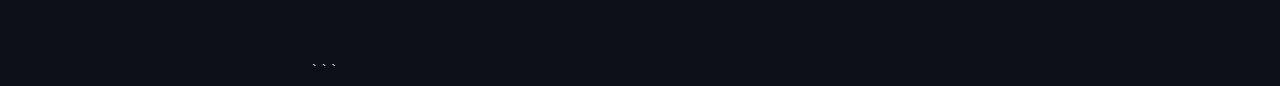
==== commit 28e1fe1b: "Update CheeseGames project files" ====
--- a/index.html
+++ b/index.html
@@ -1,194 +1,889 @@
 <!DOCTYPE html>
 <html lang="en">
+
 <head>
     <meta charset="UTF-8">
     <meta name="viewport" content="width=device-width, initial-scale=1.0">
-    <title>BrainLab - Train your brain while having fun</title>
-    <link rel="stylesheet" href="style.css">
+
+    <title>🧀 CheeseGames | Learn. Play. Improve.</title>
+
+    <meta name="description"
+        content="CheeseGames is an open-source collection of educational browser games designed to improve memory, logic and problem solving.">
+
+    <meta name="theme-color" content="#00ff66">
+
+    <link rel="stylesheet" href="css/style.css">
+
+    <link rel="preconnect" href="https://fonts.googleapis.com">
+    <link rel="preconnect" href="https://fonts.gstatic.com" crossorigin>
+
 </head>
+
 <body>
-    <!-- Navigation -->
+
+    <!-- ========================= -->
+    <!-- MATRIX BACKGROUND -->
+    <!-- ========================= -->
+
+    <canvas id="matrixCanvas"></canvas>
+
+    <div class="matrix-overlay"></div>
+
+    <!-- ========================= -->
+    <!-- NAVIGATION -->
+    <!-- ========================= -->
+
     <nav class="navbar">
+
         <div class="container nav-container">
+
             <div class="logo">
-                <span class="logo-text">&lt;BrainLab/&gt;</span>
-            </div>
+
+                <span class="logo-text">
+                    🧀 CheeseGames
+                </span>
+
+            </div>
+
             <ul class="nav-links">
-                <li><a href="#games">Games</a></li>
-                <li><a href="#features">Features</a></li>
-                <li><a href="#roadmap">Roadmap</a></li>
-                <li><a href="#footer">GitHub</a></li>
+
+                <li>
+                    <a href="#games">
+                        Games
+                    </a>
+                </li>
+
+                <li>
+                    <a href="#features">
+                        Features
+                    </a>
+                </li>
+
+                <li>
+                    <a href="#roadmap">
+                        Roadmap
+                    </a>
+                </li>
+
+                <li>
+                    <a href="#footer">
+                        GitHub
+                    </a>
+                </li>
+
             </ul>
-        </div>
+
+        </div>
+
     </nav>
 
-    <!-- Hero Section -->
+    <!-- ========================= -->
+    <!-- HERO -->
+    <!-- ========================= -->
+
     <section id="hero" class="hero">
+
+        <div class="container hero-container">
+
+            <div class="hero-content">
+
+                <span class="hero-badge">
+
+                    Open Source • HTML • CSS • JavaScript
+
+                </span>
+
+                <h1 class="hero-title">
+
+                    <span class="typing-text">
+
+                        CheeseGames
+
+                    </span>
+
+                    <span class="cursor">|</span>
+
+                </h1>
+
+                <p class="hero-subtitle">
+
+                    Learn while playing.
+
+                    Challenge your memory.
+
+                    Improve your logic.
+
+                    Discover new educational games powered only by HTML, CSS and JavaScript.
+
+                </p>
+
+                <div class="hero-buttons">
+
+                    <button
+                        class="btn btn-primary btn-glow"
+                        onclick="document.getElementById('games').scrollIntoView({behavior:'smooth'})">
+
+                        🎮 Explore Games
+
+                    </button>
+
+                    <a
+                        class="btn btn-secondary"
+                        href="https://github.com/PepeGamboa/CheeseGames"
+                        target="_blank">
+
+                        ⭐ GitHub
+
+                    </a>
+
+                </div>
+
+            </div>
+
+            <!-- ========================= -->
+            <!-- TERMINAL -->
+            <!-- ========================= -->
+
+            <div class="terminal-window">
+
+                <div class="terminal-header">
+
+                    <div class="terminal-buttons">
+
+                        <div class="terminal-btn close"></div>
+
+                        <div class="terminal-btn minimize"></div>
+
+                        <div class="terminal-btn maximize"></div>
+
+                    </div>
+
+                    <span class="terminal-title">
+
+                        CheeseGames.exe
+
+                    </span>
+
+                </div>
+
+                <div class="terminal-body">
+
+                    <p>> Boot sequence initialized...</p>
+
+                    <p>> Loading educational modules...</p>
+
+                    <p>> Loading memory engine...</p>
+
+                    <p>> Loading matrix renderer...</p>
+
+                    <p>> Synchronizing achievements...</p>
+
+                    <p class="scan-line"></p>
+
+                    <p>
+
+                        > <span class="text-success">
+
+                            ✔ System Ready
+
+                        </span>
+
+                    </p>
+
+                </div>
+
+            </div>
+
+        </div>
+
+    </section>
+
+    <!-- ========================= -->
+    <!-- GAMES -->
+    <!-- ========================= -->
+
+    <section id="games" class="games">
+
         <div class="container">
-            <div class="hero-content">
-                <h1 class="hero-title">
-                    <span class="typing-text">BrainLab</span>
-                    <span class="cursor">|</span>
-                </h1>
-                <p class="hero-subtitle">Train your brain while having fun.</p>
-                <button class="btn btn-primary btn-glow" onclick="document.getElementById('games').scrollIntoView({behavior: 'smooth'})">
-                    <span class="btn-text">Play Soon</span>
-                    <span class="btn-glow-effect"></span>
-                </button>
-            </div>
-            <div class="terminal-window">
-                <div class="terminal-header">
-                    <div class="terminal-buttons">
-                        <div class="terminal-btn close"></div>
-                        <div class="terminal-btn minimize"></div>
-                        <div class="terminal-btn maximize"></div>
-                    </div>
-                    <span class="terminal-title">brainlab.exe</span>
-                </div>
-                <div class="terminal-body">
-                    <p>> initializing neural network...</p>
-                    <p>> loading game modules...</p>
-                    <p class="scan-line"></p>
-                    <p>> <span class="text-success">✓ System Ready</span></p>
-                </div>
-            </div>
-        </div>
-    </section>
-
-    <!-- Games Section -->
-    <section id="games" class="games">
-        <div class="container">
-            <h2 class="section-title">Our Games</h2>
+
+            <h2 class="section-title">
+
+                Featured Games
+
+            </h2>
+
+            <p class="section-subtitle">
+
+                More educational games are coming soon.
+
+            </p>
+
             <div class="games-grid">
-                <div class="game-card" data-aos="fade-up">
-                    <div class="game-card-inner">
-                        <div class="game-icon">🚩</div>
-                        <h3>Flag Memory</h3>
-                        <p>Test your memory with flags from around the world. Remember the sequence and prove your skills!</p>
-                        <div class="card-footer">Coming Soon</div>
-                    </div>
-                </div>
-
-                <div class="game-card" data-aos="fade-up">
-                    <div class="game-card-inner">
-                        <div class="game-icon">🔮</div>
-                        <h3>Tech Matrix</h3>
-                        <p>Navigate through a matrix of technology puzzles. Solve sequences and unlock new levels.</p>
-                        <div class="card-footer">Coming Soon</div>
-                    </div>
-                </div>
-
-                <div class="game-card" data-aos="fade-up">
-                    <div class="game-card-inner">
-                        <div class="game-icon">🔧</div>
-                        <h3>Pipeline Panic</h3>
-                        <p>Connect the pipes before time runs out. Fast-paced gameplay that tests your reflexes.</p>
-                        <div class="card-footer">Coming Soon</div>
-                    </div>
-                </div>
-
-                <div class="game-card" data-aos="fade-up">
-                    <div class="game-card-inner">
-                        <div class="game-icon">📦</div>
-                        <h3>Inventory Match</h3>
-                        <p>Match items from your inventory. Strategic thinking meets quick reactions.</p>
-                        <div class="card-footer">Coming Soon</div>
-                    </div>
-                </div>
-            </div>
-        </div>
-    </section>
-
-    <!-- Features Section -->
-    <section id="features" class="features">
-        <div class="container">
-            <h2 class="section-title">Features</h2>
-            <div class="features-grid">
-                <div class="feature-card" data-aos="fade-up">
-                    <div class="feature-icon">📱</div>
-                    <h3>Responsive</h3>
-                    <p>Works seamlessly on all devices, from mobile to desktop.</p>
-                </div>
-
-                <div class="feature-card" data-aos="fade-up">
-                    <div class="feature-icon">⚡</div>
-                    <h3>Fast</h3>
-                    <p>Optimized performance with vanilla JavaScript for lightning-quick gameplay.</p>
-                </div>
-
-                <div class="feature-card" data-aos="fade-up">
-                    <div class="feature-icon">🔓</div>
-                    <h3>Open Source</h3>
-                    <p>Built with transparency. Contribute and improve the platform.</p>
-                </div>
-
-                <div class="feature-card" data-aos="fade-up">
-                    <div class="feature-icon">✨</div>
-                    <h3>Vanilla JS</h3>
-                    <p>No heavy frameworks. Pure, clean, and efficient code.</p>
-                </div>
-            </div>
-        </div>
-    </section>
-
-    <!-- Roadmap Section -->
-    <section id="roadmap" class="roadmap">
-        <div class="container">
-            <h2 class="section-title">Roadmap</h2>
-            <div class="roadmap-items">
-                <div class="roadmap-item" data-aos="fade-up">
-                    <div class="roadmap-marker">v1.0</div>
-                    <div class="roadmap-content">
-                        <h3>Alpha Launch</h3>
-                        <p>Initial release with core games and landing page</p>
-                    </div>
-                </div>
-
-                <div class="roadmap-item" data-aos="fade-up">
-                    <div class="roadmap-marker">v1.1</div>
-                    <div class="roadmap-content">
-                        <h3>Community Features</h3>
-                        <p>Leaderboard, user profiles, and social sharing</p>
-                    </div>
-                </div>
-
-                <div class="roadmap-item" data-aos="fade-up">
-                    <div class="roadmap-marker">v1.2</div>
-                    <div class="roadmap-content">
-                        <h3>Advanced Games</h3>
-                        <p>New game modes, difficulty levels, and achievements</p>
-                    </div>
-                </div>
-
-                <div class="roadmap-item" data-aos="fade-up">
-                    <div class="roadmap-marker">v2.0</div>
-                    <div class="roadmap-content">
-                        <h3>Mobile App</h3>
-                        <p>Native mobile applications for iOS and Android</p>
-                    </div>
-                </div>
-            </div>
-        </div>
-    </section>
-
-    <!-- Footer -->
-    <footer id="footer" class="footer">
-        <div class="container">
-            <div class="footer-content">
-                <div class="footer-text">
-                    <p>&copy; 2026 BrainLab. All rights reserved.</p>
-                </div>
-                <div class="footer-links">
-                    <a href="https://github.com/PepeGamboa/brainlab">
-                        <span>GitHub Repository</span>
-                        <span class="github-icon">↗</span>
-                    </a>
-                </div>
-            </div>
-            <div class="footer-line"></div>
-        </div>
-    </footer>
-
-    <script src="app.js"></script>
+        ```html
+<!-- ========================= -->
+<!-- GAME 1 -->
+<!-- ========================= -->
+    ```html
+<!-- ========================= -->
+<!-- GAME 1 -->
+<!-- ========================= -->
+
+<div class="game-card">
+
+    <div class="game-status available">
+        Coming Soon
+    </div>
+
+    <div class="game-card-inner">
+
+        <div class="game-icon">
+            🌍
+        </div>
+
+        <h3>Flag Memory</h3>
+
+        <p>
+
+            Memorize country flags, improve your visual memory,
+            and unlock increasingly challenging levels.
+
+        </p>
+
+        <div class="game-tags">
+
+            <span>Memory</span>
+            <span>Geography</span>
+            <span>Education</span>
+
+        </div>
+
+        <button class="card-button">
+
+            Learn More →
+
+        </button>
+
+    </div>
+
+</div>
+
+<!-- ========================= -->
+<!-- GAME 2 -->
+<!-- ========================= -->
+
+<div class="game-card">
+
+    <div class="game-status planned">
+        Planned
+    </div>
+
+    <div class="game-card-inner">
+
+        <div class="game-icon">
+            💻
+        </div>
+
+        <h3>Tech Matrix</h3>
+
+        <p>
+
+            Flip the cards, match concepts and
+            master programming, networking
+            and technology fundamentals.
+
+        </p>
+
+        <div class="game-tags">
+
+            <span>Technology</span>
+            <span>Memory</span>
+            <span>Learning</span>
+
+        </div>
+
+        <button class="card-button">
+
+            Coming Soon
+
+        </button>
+
+    </div>
+
+</div>
+
+<!-- ========================= -->
+<!-- GAME 3 -->
+<!-- ========================= -->
+
+<div class="game-card">
+
+    <div class="game-status planned">
+        Planned
+    </div>
+
+    <div class="game-card-inner">
+
+        <div class="game-icon">
+            ⚙️
+        </div>
+
+        <h3>Pipeline Panic</h3>
+
+        <p>
+
+            Build the correct pipeline,
+            think quickly,
+            optimize the flow
+            and beat the clock.
+
+        </p>
+
+        <div class="game-tags">
+
+            <span>Logic</span>
+            <span>Puzzle</span>
+            <span>Speed</span>
+
+        </div>
+
+        <button class="card-button">
+
+            Coming Soon
+
+        </button>
+
+    </div>
+
+</div>
+
+<!-- ========================= -->
+<!-- GAME 4 -->
+<!-- ========================= -->
+
+<div class="game-card">
+
+    <div class="game-status planned">
+        Planned
+    </div>
+
+    <div class="game-card-inner">
+
+        <div class="game-icon">
+            📦
+        </div>
+
+        <h3>Inventory Match</h3>
+
+        <p>
+
+            Organize objects,
+            remember positions,
+            improve concentration
+            and planning.
+
+        </p>
+
+        <div class="game-tags">
+
+            <span>Memory</span>
+            <span>Strategy</span>
+            <span>Focus</span>
+
+        </div>
+
+        <button class="card-button">
+
+            Coming Soon
+
+        </button>
+
+    </div>
+
+</div>
+
+</div>
+
+</div>
+
+</section>
+
+<!-- ========================= -->
+<!-- FEATURES -->
+<!-- ========================= -->
+
+<section id="features" class="features">
+
+<div class="container">
+
+<h2 class="section-title">
+
+Why CheeseGames?
+
+</h2>
+
+<p class="section-subtitle">
+
+Designed for students,
+developers and lifelong learners.
+
+</p>
+
+<div class="features-grid">
+
+<div class="feature-card">
+
+<div class="feature-icon">
+
+⚡
+
+</div>
+
+<h3>
+
+Ultra Fast
+
+</h3>
+
+<p>
+
+Pure HTML, CSS and JavaScript.
+
+No frameworks.
+
+No unnecessary dependencies.
+
+</p>
+
+</div>
+
+<div class="feature-card">
+
+<div class="feature-icon">
+
+📱
+
+</div>
+
+<h3>
+
+Responsive
+
+</h3>
+
+<p>
+
+Optimized for desktop,
+tablet and mobile devices.
+
+</p>
+
+</div>
+
+<div class="feature-card">
+
+<div class="feature-icon">
+
+🧠
+
+</div>
+
+<h3>
+
+Brain Training
+
+</h3>
+
+<p>
+
+Games designed to improve
+memory,
+logic,
+focus
+and reaction speed.
+
+</p>
+
+</div>
+
+<div class="feature-card">
+
+<div class="feature-icon">
+
+🌍
+
+</div>
+
+<h3>
+
+Educational
+
+</h3>
+
+<p>
+
+Learn geography,
+technology,
+history,
+science
+and much more.
+
+</p>
+
+</div>
+
+<div class="feature-card">
+
+<div class="feature-icon">
+
+🔓
+
+</div>
+
+<h3>
+
+Open Source
+
+</h3>
+
+<p>
+
+Community driven.
+
+Everyone can contribute.
+
+</p>
+
+</div>
+
+<div class="feature-card">
+
+<div class="feature-icon">
+
+🚀
+
+</div>
+
+<h3>
+
+Growing Platform
+
+</h3>
+
+<p>
+
+New games,
+new challenges
+and new learning experiences
+are added continuously.
+
+</p>
+
+</div>
+
+</div>
+
+</div>
+
+</section>
+```
+```html
+<!-- ========================= -->
+<!-- ROADMAP -->
+<!-- ========================= -->
+
+<section id="roadmap" class="roadmap">
+
+    <div class="container">
+
+        <h2 class="section-title">
+
+            Development Roadmap
+
+        </h2>
+
+        <p class="section-subtitle">
+
+            CheeseGames is constantly evolving.
+
+        </p>
+
+        <div class="roadmap-timeline">
+
+            <div class="roadmap-item">
+
+                <div class="roadmap-version">
+
+                    v1.0
+
+                </div>
+
+                <div class="roadmap-info">
+
+                    <h3>Landing Page</h3>
+
+                    <p>
+
+                        Responsive website, Matrix design,
+                        animations and project presentation.
+
+                    </p>
+
+                </div>
+
+            </div>
+
+            <div class="roadmap-item">
+
+                <div class="roadmap-version">
+
+                    v1.1
+
+                </div>
+
+                <div class="roadmap-info">
+
+                    <h3>Flag Memory</h3>
+
+                    <p>
+
+                        First playable educational game
+                        with score and timer.
+
+                    </p>
+
+                </div>
+
+            </div>
+
+            <div class="roadmap-item">
+
+                <div class="roadmap-version">
+
+                    v1.5
+
+                </div>
+
+                <div class="roadmap-info">
+
+                    <h3>User Profiles</h3>
+
+                    <p>
+
+                        Local progress,
+                        achievements,
+                        statistics
+                        and settings.
+
+                    </p>
+
+                </div>
+
+            </div>
+
+            <div class="roadmap-item">
+
+                <div class="roadmap-version">
+
+                    v2.0
+
+                </div>
+
+                <div class="roadmap-info">
+
+                    <h3>Online Platform</h3>
+
+                    <p>
+
+                        Accounts,
+                        cloud synchronization,
+                        leaderboards
+                        and multiplayer.
+
+                    </p>
+
+                </div>
+
+            </div>
+
+        </div>
+
+    </div>
+
+</section>
+
+<!-- ========================= -->
+<!-- CALL TO ACTION -->
+<!-- ========================= -->
+
+<section class="cta">
+
+    <div class="container">
+
+        <div class="cta-box">
+
+            <h2>
+
+                Ready to train your brain?
+
+            </h2>
+
+            <p>
+
+                CheeseGames will become a collection of
+                lightweight educational games designed
+                for everyone.
+
+            </p>
+
+            <a
+                href="https://github.com/PepeGamboa/CheeseGames"
+                target="_blank"
+                class="btn btn-primary btn-glow">
+
+                ⭐ Follow the Project
+
+            </a>
+
+        </div>
+
+    </div>
+
+</section>
+
+<!-- ========================= -->
+<!-- FOOTER -->
+<!-- ========================= -->
+
+<footer id="footer" class="footer">
+
+    <div class="container">
+
+        <div class="footer-grid">
+
+            <div>
+
+                <h3>
+
+                    🧀 CheeseGames
+
+                </h3>
+
+                <p>
+
+                    Learn.
+                    Play.
+                    Improve.
+
+                </p>
+
+            </div>
+
+            <div>
+
+                <h4>
+
+                    Games
+
+                </h4>
+
+                <ul>
+
+                    <li>Flag Memory</li>
+                    <li>Tech Matrix</li>
+                    <li>Pipeline Panic</li>
+                    <li>Inventory Match</li>
+
+                </ul>
+
+            </div>
+
+            <div>
+
+                <h4>
+
+                    Project
+
+                </h4>
+
+                <ul>
+
+                    <li>
+
+                        <a href="#roadmap">
+
+                            Roadmap
+
+                        </a>
+
+                    </li>
+
+                    <li>
+
+                        <a href="#features">
+
+                            Features
+
+                        </a>
+
+                    </li>
+
+                </ul>
+
+            </div>
+
+            <div>
+
+                <h4>
+
+                    GitHub
+
+                </h4>
+
+                <a
+
+                    class="github-link"
+
+                    href="https://github.com/PepeGamboa/CheeseGames"
+
+                    target="_blank">
+
+                    github.com/PepeGamboa/CheeseGames
+
+                </a>
+
+            </div>
+
+        </div>
+
+        <div class="footer-divider"></div>
+
+        <div class="footer-bottom">
+
+            <p>
+
+                © 2026 CheeseGames
+
+            </p>
+
+            <p>
+
+                Built with ❤️ using HTML, CSS & Vanilla JavaScript.
+
+            </p>
+
+        </div>
+
+    </div>
+
+</footer>
+
+<!-- Matrix Background -->
+
+<canvas id="matrixCanvas"></canvas>
+
+<script src="js/app.js"></script>
+
 </body>
+
 </html>
+```
--- a/css/style.css
+++ b/css/style.css
@@ -0,0 +1,952 @@
+/* ============================================
+   CheeseGames - Retro Cyber Terminal Aesthetic
+   ============================================ */
+
+/* CSS Variables */
+:root {
+    --primary-color: #00ff41;
+    --secondary-color: #00d4ff;
+    --accent-color: #a000ff;
+    --background: #0d1117;
+    --surface: #161b22;
+    --surface-light: #21262d;
+    --text-primary: #c9d1d9;
+    --text-secondary: #8b949e;
+    --border-color: #30363d;
+    --success-color: #00ff41;
+    --transition: all 0.3s cubic-bezier(0.4, 0, 0.2, 1);
+}
+
+/* Reset & Base Styles */
+* {
+    margin: 0;
+    padding: 0;
+    box-sizing: border-box;
+}
+
+html {
+    scroll-behavior: smooth;
+}
+
+body {
+    font-family: 'Courier New', monospace;
+    background-color: var(--background);
+    color: var(--text-primary);
+    line-height: 1.6;
+    overflow-x: hidden;
+    position: relative;
+}
+
+/* Animated background grid */
+body::before {
+    content: '';
+    position: fixed;
+    top: 0;
+    left: 0;
+    width: 100%;
+    height: 100%;
+    background-image: 
+        repeating-linear-gradient(
+            0deg,
+            transparent,
+            transparent 2px,
+            rgba(0, 255, 65, 0.03) 2px,
+            rgba(0, 255, 65, 0.03) 4px
+        );
+    pointer-events: none;
+    z-index: 1;
+    animation: scanlines 8s linear infinite;
+}
+
+@keyframes scanlines {
+    0% {
+        transform: translateY(0);
+    }
+    100% {
+        transform: translateY(10px);
+    }
+}
+
+.container {
+    max-width: 1200px;
+    margin: 0 auto;
+    padding: 0 20px;
+    position: relative;
+    z-index: 2;
+}
+
+/* Typography */
+h1, h2, h3 {
+    font-weight: bold;
+    letter-spacing: 2px;
+}
+
+h2 {
+    font-size: 2.5rem;
+    color: var(--primary-color);
+    text-shadow: 0 0 10px var(--primary-color), 0 0 20px rgba(0, 255, 65, 0.3);
+    margin-bottom: 3rem;
+    position: relative;
+    display: inline-block;
+}
+
+h2::after {
+    content: '';
+    position: absolute;
+    bottom: -10px;
+    left: 0;
+    width: 0;
+    height: 2px;
+    background: linear-gradient(90deg, var(--primary-color), var(--secondary-color));
+    animation: expandWidth 0.8s ease-out forwards;
+}
+
+@keyframes expandWidth {
+    to {
+        width: 100%;
+    }
+}
+
+h3 {
+    color: var(--primary-color);
+    margin-bottom: 1rem;
+    font-size: 1.3rem;
+}
+
+p {
+    color: var(--text-secondary);
+    margin-bottom: 1rem;
+}
+
+/* ============================================
+   NAVIGATION
+   ============================================ */
+
+.navbar {
+    position: fixed;
+    top: 0;
+    width: 100%;
+    background: rgba(13, 17, 23, 0.95);
+    border-bottom: 2px solid var(--primary-color);
+    z-index: 1000;
+    backdrop-filter: blur(10px);
+    box-shadow: 0 0 20px rgba(0, 255, 65, 0.1);
+}
+
+.nav-container {
+    display: flex;
+    justify-content: space-between;
+    align-items: center;
+    padding: 1rem 0;
+}
+
+.logo-text {
+    font-size: 1.5rem;
+    color: var(--primary-color);
+    font-weight: bold;
+    text-shadow: 0 0 10px var(--primary-color);
+    letter-spacing: 1px;
+}
+
+.nav-links {
+    display: flex;
+    list-style: none;
+    gap: 2rem;
+}
+
+.nav-links a {
+    color: var(--text-primary);
+    text-decoration: none;
+    font-size: 0.9rem;
+    transition: var(--transition);
+    position: relative;
+}
+
+.nav-links a::before {
+    content: '';
+    position: absolute;
+    bottom: -5px;
+    left: 0;
+    width: 0;
+    height: 2px;
+    background: var(--primary-color);
+    transition: var(--transition);
+}
+
+.nav-links a:hover {
+    color: var(--primary-color);
+    text-shadow: 0 0 10px var(--primary-color);
+}
+
+.nav-links a:hover::before {
+    width: 100%;
+}
+
+@media (max-width: 768px) {
+    .nav-links {
+        gap: 1rem;
+        font-size: 0.8rem;
+    }
+
+    .logo-text {
+        font-size: 1.2rem;
+    }
+}
+
+/* ============================================
+   HERO SECTION
+   ============================================ */
+
+.hero {
+    min-height: 100vh;
+    display: flex;
+    align-items: center;
+    justify-content: center;
+    padding-top: 80px;
+    position: relative;
+    overflow: hidden;
+}
+
+.hero .container {
+    display: grid;
+    grid-template-columns: 1fr 1fr;
+    gap: 3rem;
+    align-items: center;
+}
+
+.hero-content {
+    animation: fadeInUp 1s ease-out;
+}
+
+.hero-title {
+    font-size: 4rem;
+    color: var(--primary-color);
+    text-shadow: 0 0 20px var(--primary-color), 0 0 40px rgba(0, 255, 65, 0.2);
+    margin-bottom: 1.5rem;
+    letter-spacing: 3px;
+    font-weight: bold;
+    min-height: 100px;
+}
+
+.typing-text {
+    display: inline-block;
+    animation: none;
+}
+
+.cursor {
+    display: inline-block;
+    width: 3px;
+    height: 80px;
+    background-color: var(--primary-color);
+    margin-left: 5px;
+    animation: blink 1s infinite;
+    vertical-align: middle;
+}
+
+@keyframes blink {
+    0%, 49% {
+        opacity: 1;
+    }
+    50%, 100% {
+        opacity: 0;
+    }
+}
+
+.hero-subtitle {
+    font-size: 1.5rem;
+    color: var(--secondary-color);
+    margin-bottom: 2rem;
+    letter-spacing: 1px;
+    animation: fadeInUp 1s ease-out 0.2s both;
+}
+
+/* Glowing Button */
+.btn {
+    padding: 12px 30px;
+    font-size: 1rem;
+    font-family: 'Courier New', monospace;
+    border: 2px solid var(--primary-color);
+    background: transparent;
+    color: var(--primary-color);
+    cursor: pointer;
+    transition: var(--transition);
+    position: relative;
+    overflow: hidden;
+    letter-spacing: 1px;
+    font-weight: bold;
+    text-transform: uppercase;
+}
+
+.btn-primary {
+    border-color: var(--primary-color);
+    color: var(--primary-color);
+}
+
+.btn-glow {
+    animation: fadeInUp 1s ease-out 0.4s both;
+}
+
+.btn-glow-effect {
+    position: absolute;
+    top: 50%;
+    left: 50%;
+    width: 0;
+    height: 0;
+    background: radial-gradient(circle, rgba(0, 255, 65, 0.3) 0%, transparent 70%);
+    border-radius: 50%;
+    transform: translate(-50%, -50%);
+}
+
+.btn:hover {
+    background: rgba(0, 255, 65, 0.1);
+    box-shadow: 0 0 20px var(--primary-color), inset 0 0 20px rgba(0, 255, 65, 0.2);
+    text-shadow: 0 0 10px var(--primary-color);
+    transform: scale(1.05);
+}
+
+.btn:active {
+    transform: scale(0.95);
+}
+
+/* Terminal Window */
+.terminal-window {
+    background: var(--surface);
+    border: 2px solid var(--primary-color);
+    border-radius: 8px;
+    overflow: hidden;
+    box-shadow: 0 0 30px rgba(0, 255, 65, 0.2);
+    animation: fadeInUp 1s ease-out 0.3s both;
+}
+
+.terminal-header {
+    background: var(--surface-light);
+    padding: 10px 15px;
+    border-bottom: 1px solid var(--border-color);
+    display: flex;
+    justify-content: space-between;
+    align-items: center;
+}
+
+.terminal-buttons {
+    display: flex;
+    gap: 10px;
+}
+
+.terminal-btn {
+    width: 12px;
+    height: 12px;
+    border-radius: 50%;
+}
+
+.terminal-btn.close {
+    background: #ff5f56;
+}
+
+.terminal-btn.minimize {
+    background: #ffbd2e;
+}
+
+.terminal-btn.maximize {
+    background: #27c93f;
+}
+
+.terminal-title {
+    color: var(--text-secondary);
+    font-size: 0.85rem;
+    flex: 1;
+    text-align: center;
+}
+
+.terminal-body {
+    padding: 20px;
+    font-size: 0.9rem;
+    color: var(--primary-color);
+    text-shadow: 0 0 10px var(--primary-color);
+    line-height: 1.8;
+    background: var(--background);
+    min-height: 150px;
+}
+
+.terminal-body p {
+    color: var(--primary-color);
+    margin-bottom: 0.5rem;
+    animation: typewriter 0.5s ease-out forwards;
+    overflow: hidden;
+}
+
+.terminal-body p:nth-child(1) {
+    animation-delay: 0s;
+}
+
+.terminal-body p:nth-child(2) {
+    animation-delay: 0.5s;
+}
+
+.terminal-body p:nth-child(3) {
+    animation-delay: 1s;
+}
+
+.terminal-body p:nth-child(4) {
+    animation-delay: 1.5s;
+}
+
+@keyframes typewriter {
+    from {
+        width: 0;
+    }
+    to {
+        width: 100%;
+    }
+}
+
+.scan-line {
+    height: 2px;
+    background: linear-gradient(90deg, transparent, var(--primary-color), transparent);
+    animation: scan 2s ease-in-out infinite;
+}
+
+@keyframes scan {
+    0%, 100% {
+        opacity: 0;
+    }
+    50% {
+        opacity: 1;
+    }
+}
+
+.text-success {
+    color: var(--success-color);
+}
+
+@keyframes fadeInUp {
+    from {
+        opacity: 0;
+        transform: translateY(30px);
+    }
+    to {
+        opacity: 1;
+        transform: translateY(0);
+    }
+}
+
+@media (max-width: 768px) {
+    .hero .container {
+        grid-template-columns: 1fr;
+    }
+
+    .hero-title {
+        font-size: 2.5rem;
+        min-height: auto;
+    }
+
+    .cursor {
+        height: 50px;
+    }
+
+    .hero-subtitle {
+        font-size: 1.1rem;
+    }
+
+    .terminal-window {
+        display: none;
+    }
+}
+
+/* ============================================
+   GAMES SECTION
+   ============================================ */
+
+.games {
+    padding: 80px 0;
+    position: relative;
+}
+
+.section-title {
+    text-align: center;
+    margin-bottom: 3rem;
+    width: 100%;
+}
+
+.games-grid {
+    display: grid;
+    grid-template-columns: repeat(auto-fit, minmax(280px, 1fr));
+    gap: 2rem;
+}
+
+.game-card {
+    background: var(--surface);
+    border: 2px solid var(--border-color);
+    border-radius: 8px;
+    padding: 2rem;
+    transition: var(--transition);
+    position: relative;
+    overflow: hidden;
+    cursor: pointer;
+}
+
+.game-card::before {
+    content: '';
+    position: absolute;
+    top: -50%;
+    left: -50%;
+    width: 200%;
+    height: 200%;
+    background: linear-gradient(
+        45deg,
+        transparent,
+        rgba(0, 255, 65, 0.1),
+        transparent
+    );
+    animation: shimmer 3s infinite;
+}
+
+@keyframes shimmer {
+    0% {
+        transform: translate(-100%, -100%) rotate(45deg);
+    }
+    100% {
+        transform: translate(100%, 100%) rotate(45deg);
+    }
+}
+
+.game-card-inner {
+    position: relative;
+    z-index: 1;
+}
+
+.game-card:hover {
+    background: var(--surface-light);
+    border-color: var(--primary-color);
+    box-shadow: 0 0 20px rgba(0, 255, 65, 0.3), inset 0 0 20px rgba(0, 255, 65, 0.05);
+    transform: translateY(-5px);
+}
+
+.game-icon {
+    font-size: 3rem;
+    margin-bottom: 1rem;
+    display: inline-block;
+    animation: float 3s ease-in-out infinite;
+}
+
+.game-card:nth-child(2) .game-icon {
+    animation-delay: 0.3s;
+}
+
+.game-card:nth-child(3) .game-icon {
+    animation-delay: 0.6s;
+}
+
+.game-card:nth-child(4) .game-icon {
+    animation-delay: 0.9s;
+}
+
+@keyframes float {
+    0%, 100% {
+        transform: translateY(0);
+    }
+    50% {
+        transform: translateY(-10px);
+    }
+}
+
+.game-card h3 {
+    margin-bottom: 1rem;
+    color: var(--primary-color);
+}
+
+.game-card p {
+    color: var(--text-secondary);
+    margin-bottom: 1.5rem;
+    font-size: 0.95rem;
+    line-height: 1.6;
+}
+
+.card-footer {
+    color: var(--secondary-color);
+    font-size: 0.85rem;
+    font-weight: bold;
+    letter-spacing: 1px;
+    text-transform: uppercase;
+}
+
+/* ============================================
+   FEATURES SECTION
+   ============================================ */
+
+.features {
+    padding: 80px 0;
+    background: linear-gradient(135deg, rgba(0, 255, 65, 0.05) 0%, rgba(160, 0, 255, 0.05) 100%);
+    position: relative;
+}
+
+.features::before {
+    content: '';
+    position: absolute;
+    top: 0;
+    left: 0;
+    right: 0;
+    bottom: 0;
+    background: radial-gradient(circle at 20% 50%, rgba(0, 212, 255, 0.03) 0%, transparent 50%);
+    pointer-events: none;
+}
+
+.features-grid {
+    display: grid;
+    grid-template-columns: repeat(auto-fit, minmax(250px, 1fr));
+    gap: 2rem;
+    position: relative;
+    z-index: 2;
+}
+
+.feature-card {
+    background: var(--surface);
+    border: 1px solid var(--border-color);
+    border-radius: 8px;
+    padding: 2rem;
+    text-align: center;
+    transition: var(--transition);
+    position: relative;
+    overflow: hidden;
+}
+
+.feature-card::before {
+    content: '';
+    position: absolute;
+    inset: 0;
+    background: linear-gradient(135deg, rgba(0, 255, 65, 0.1), rgba(0, 212, 255, 0.1));
+    opacity: 0;
+    transition: opacity 0.3s ease;
+}
+
+.feature-card:hover {
+    border-color: var(--primary-color);
+    background: var(--surface-light);
+    transform: translateY(-5px);
+    box-shadow: 0 10px 30px rgba(0, 255, 65, 0.2);
+}
+
+.feature-card:hover::before {
+    opacity: 1;
+}
+
+.feature-icon {
+    font-size: 2.5rem;
+    margin-bottom: 1rem;
+    display: inline-block;
+    animation: pulse 2s ease-in-out infinite;
+}
+
+.feature-card:nth-child(2) .feature-icon {
+    animation-delay: 0.2s;
+}
+
+.feature-card:nth-child(3) .feature-icon {
+    animation-delay: 0.4s;
+}
+
+.feature-card:nth-child(4) .feature-icon {
+    animation-delay: 0.6s;
+}
+
+@keyframes pulse {
+    0%, 100% {
+        transform: scale(1);
+    }
+    50% {
+        transform: scale(1.1);
+    }
+}
+
+.feature-card h3 {
+    margin-bottom: 0.5rem;
+}
+
+.feature-card p {
+    color: var(--text-secondary);
+    font-size: 0.9rem;
+    line-height: 1.5;
+    position: relative;
+    z-index: 2;
+}
+
+/* ============================================
+   ROADMAP SECTION
+   ============================================ */
+
+.roadmap {
+    padding: 80px 0;
+    position: relative;
+}
+
+.roadmap-items {
+    display: grid;
+    gap: 2rem;
+    max-width: 800px;
+    margin: 0 auto;
+}
+
+.roadmap-item {
+    display: grid;
+    grid-template-columns: 150px 1fr;
+    gap: 2rem;
+    align-items: start;
+    position: relative;
+    padding-bottom: 2rem;
+}
+
+.roadmap-item:not(:last-child)::after {
+    content: '';
+    position: absolute;
+    left: 75px;
+    top: 60px;
+    width: 2px;
+    height: calc(100% + 2rem);
+    background: linear-gradient(180deg, var(--primary-color), transparent);
+}
+
+.roadmap-marker {
+    background: var(--primary-color);
+    color: var(--background);
+    padding: 0.7rem 1rem;
+    border-radius: 20px;
+    font-weight: bold;
+    font-size: 0.9rem;
+    text-align: center;
+    position: relative;
+    z-index: 2;
+    min-width: 100px;
+}
+
+.roadmap-content {
+    background: var(--surface);
+    border-left: 3px solid var(--primary-color);
+    padding: 1.5rem;
+    border-radius: 4px;
+    transition: var(--transition);
+}
+
+.roadmap-content:hover {
+    background: var(--surface-light);
+    border-left-color: var(--secondary-color);
+    box-shadow: 0 5px 20px rgba(0, 255, 65, 0.15);
+    transform: translateX(10px);
+}
+
+.roadmap-content h3 {
+    margin-bottom: 0.5rem;
+    color: var(--secondary-color);
+}
+
+.roadmap-content p {
+    color: var(--text-secondary);
+    font-size: 0.95rem;
+}
+
+@media (max-width: 768px) {
+    .roadmap-item {
+        grid-template-columns: 1fr;
+        gap: 1rem;
+    }
+
+    .roadmap-marker {
+        grid-column: 1 / -1;
+    }
+
+    .roadmap-item:not(:last-child)::after {
+        display: none;
+    }
+}
+
+/* ============================================
+   FOOTER
+   ============================================ */
+
+.footer {
+    border-top: 2px solid var(--primary-color);
+    padding: 3rem 0;
+    background: var(--surface);
+    position: relative;
+    overflow: hidden;
+}
+
+.footer::before {
+    content: '';
+    position: absolute;
+    top: 0;
+    left: 0;
+    width: 100%;
+    height: 100%;
+    background: radial-gradient(circle at 50% 0%, rgba(0, 255, 65, 0.1), transparent 70%);
+    pointer-events: none;
+}
+
+.footer-content {
+    display: flex;
+    justify-content: space-between;
+    align-items: center;
+    margin-bottom: 2rem;
+    position: relative;
+    z-index: 2;
+}
+
+.footer-text p {
+    color: var(--text-secondary);
+    font-size: 0.9rem;
+}
+
+.footer-links {
+    display: flex;
+    gap: 2rem;
+}
+
+.footer-link {
+    color: var(--primary-color);
+    text-decoration: none;
+    display: flex;
+    align-items: center;
+    gap: 0.5rem;
+    transition: var(--transition);
+    font-size: 0.95rem;
+    font-weight: bold;
+}
+
+.footer-link:hover {
+    text-shadow: 0 0 10px var(--primary-color);
+    transform: translateX(5px);
+}
+
+.github-icon {
+    display: inline-block;
+    animation: upDown 2s ease-in-out infinite;
+}
+
+@keyframes upDown {
+    0%, 100% {
+        transform: translateY(0);
+    }
+    50% {
+        transform: translateY(-5px);
+    }
+}
+
+.footer-line {
+    height: 1px;
+    background: linear-gradient(90deg, transparent, var(--primary-color), transparent);
+    position: relative;
+    z-index: 2;
+}
+
+@media (max-width: 768px) {
+    .footer-content {
+        flex-direction: column;
+        gap: 1.5rem;
+        text-align: center;
+    }
+
+    .footer-links {
+        flex-direction: column;
+        gap: 1rem;
+    }
+}
+
+/* ============================================
+   AOS - SCROLL ANIMATIONS
+   ============================================ */
+
+[data-aos] {
+    opacity: 0;
+    transition: opacity 0.6s ease-out, transform 0.6s ease-out;
+}
+
+[data-aos="fade-up"] {
+    transform: translateY(30px);
+}
+
+[data-aos="fade-up"].aos-animate {
+    opacity: 1;
+    transform: translateY(0);
+}
+
+/* ============================================
+   RESPONSIVE DESIGN
+   ============================================ */
+
+@media (max-width: 768px) {
+    h2 {
+        font-size: 1.8rem;
+        margin-bottom: 2rem;
+    }
+
+    .section-title {
+        text-align: center;
+    }
+
+    .games-grid {
+        grid-template-columns: 1fr;
+        gap: 1.5rem;
+    }
+
+    .features-grid {
+        grid-template-columns: 1fr;
+    }
+}
+
+@media (max-width: 480px) {
+    body {
+        font-size: 0.95rem;
+    }
+
+    h1 {
+        font-size: 2rem;
+    }
+
+    h2 {
+        font-size: 1.5rem;
+    }
+
+    .container {
+        padding: 0 15px;
+    }
+
+    .nav-links {
+        gap: 0.5rem;
+        font-size: 0.75rem;
+    }
+
+    .btn {
+        padding: 10px 20px;
+        font-size: 0.85rem;
+    }
+}
+
+/* ============================================
+   ANIMATIONS - ADDITIONAL EFFECTS
+   ============================================ */
+
+@keyframes glitch {
+    0% {
+        text-shadow: -1px 0 var(--primary-color), 1px 0 var(--secondary-color);
+    }
+    50% {
+        text-shadow: -2px 0 var(--primary-color), 2px 0 var(--secondary-color);
+    }
+    100% {
+        text-shadow: -1px 0 var(--primary-color), 1px 0 var(--secondary-color);
+    }
+}
+
+@keyframes neon-glow {
+    0%, 100% {
+        text-shadow: 0 0 10px var(--primary-color);
+    }
+    50% {
+        text-shadow: 0 0 20px var(--primary-color), 0 0 30px var(--secondary-color);
+    }
+}
+
+/* Smooth scroll for older browsers */
+@supports not (scroll-behavior: smooth) {
+    html {
+        scroll-behavior: auto;
+    }
+}
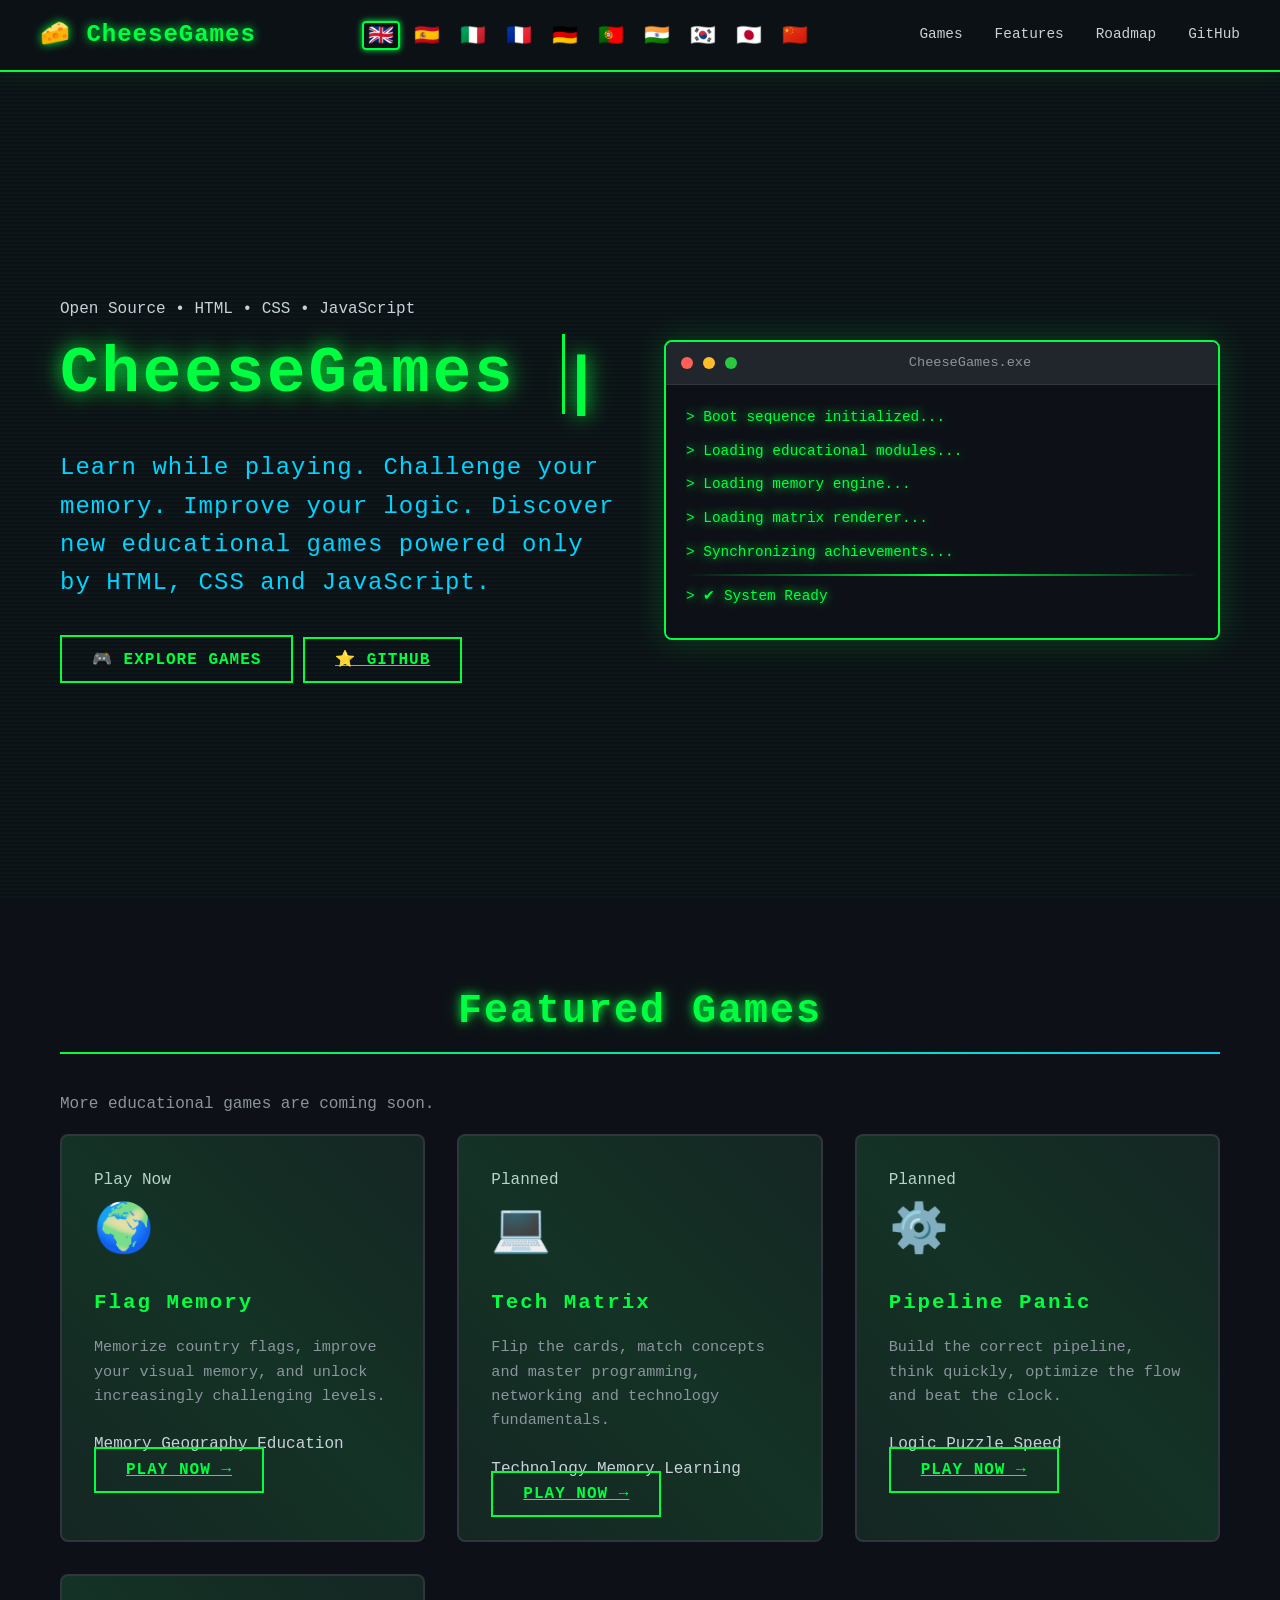
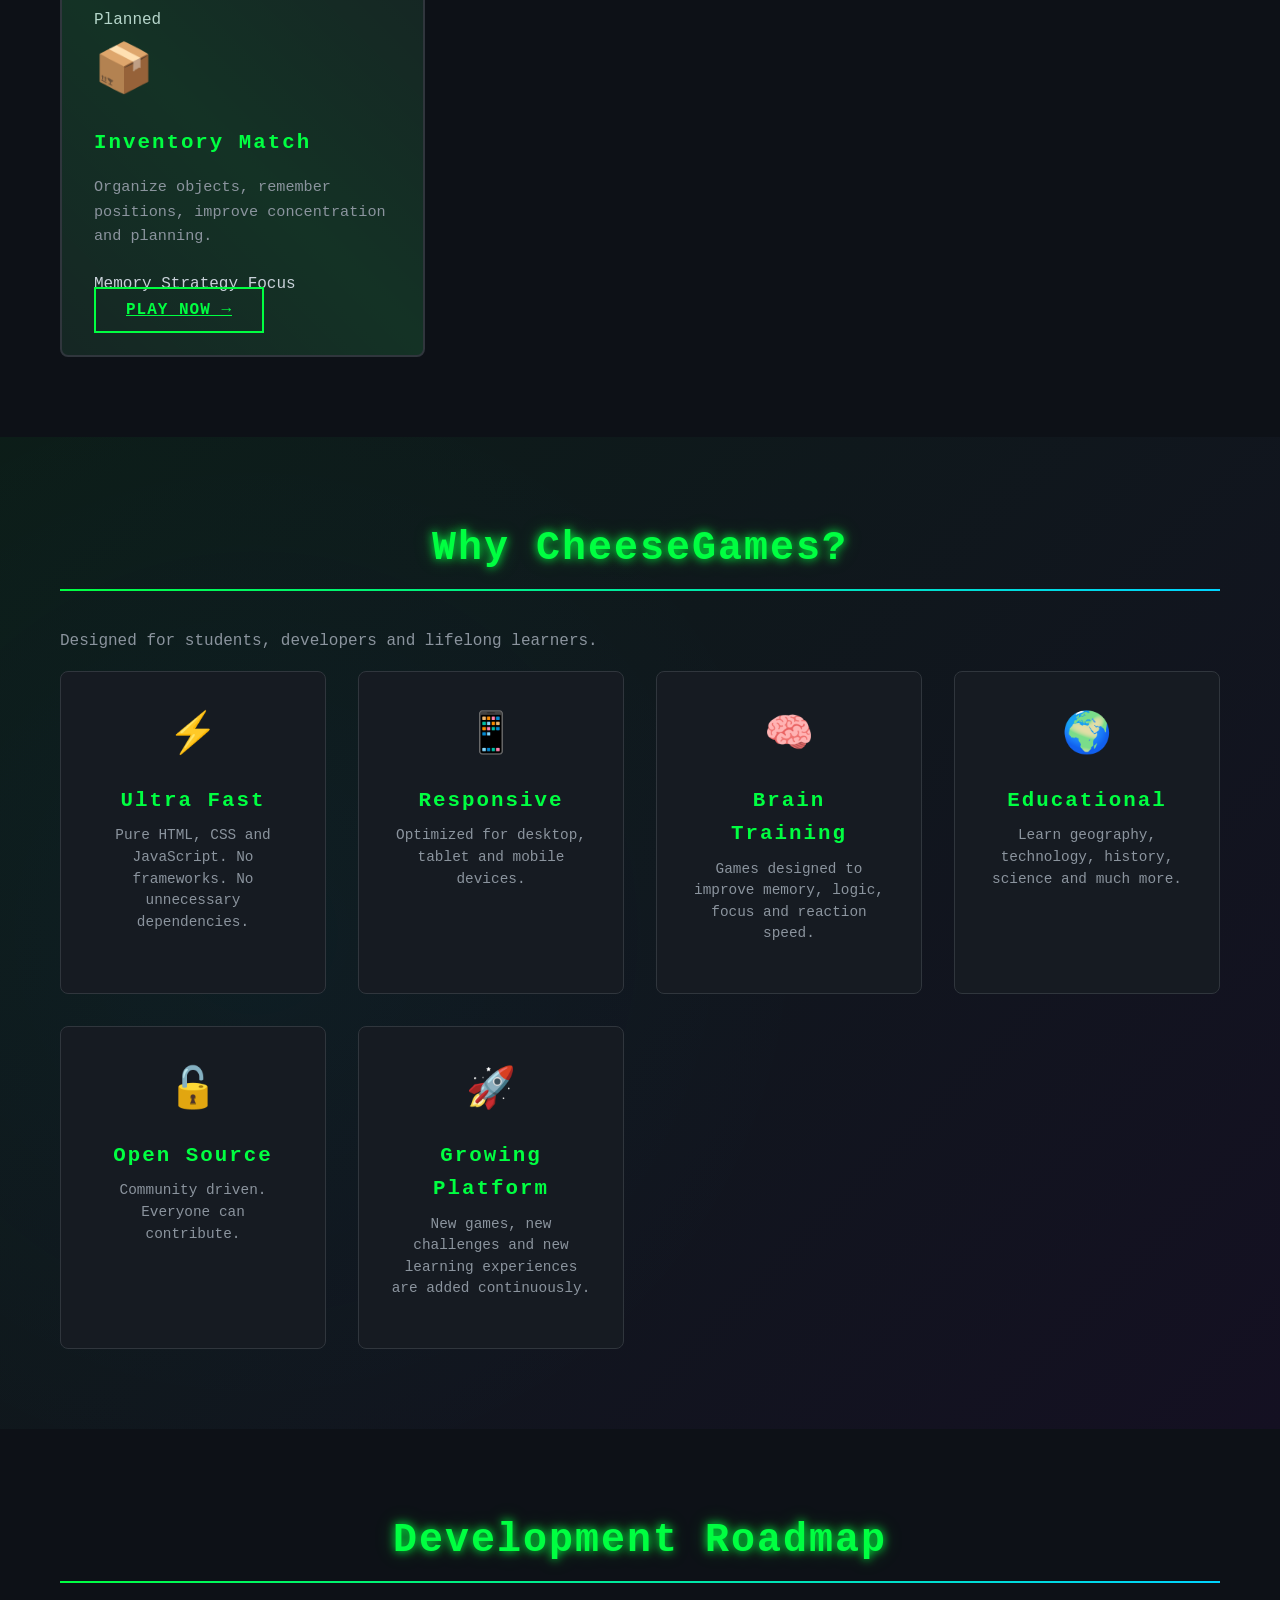
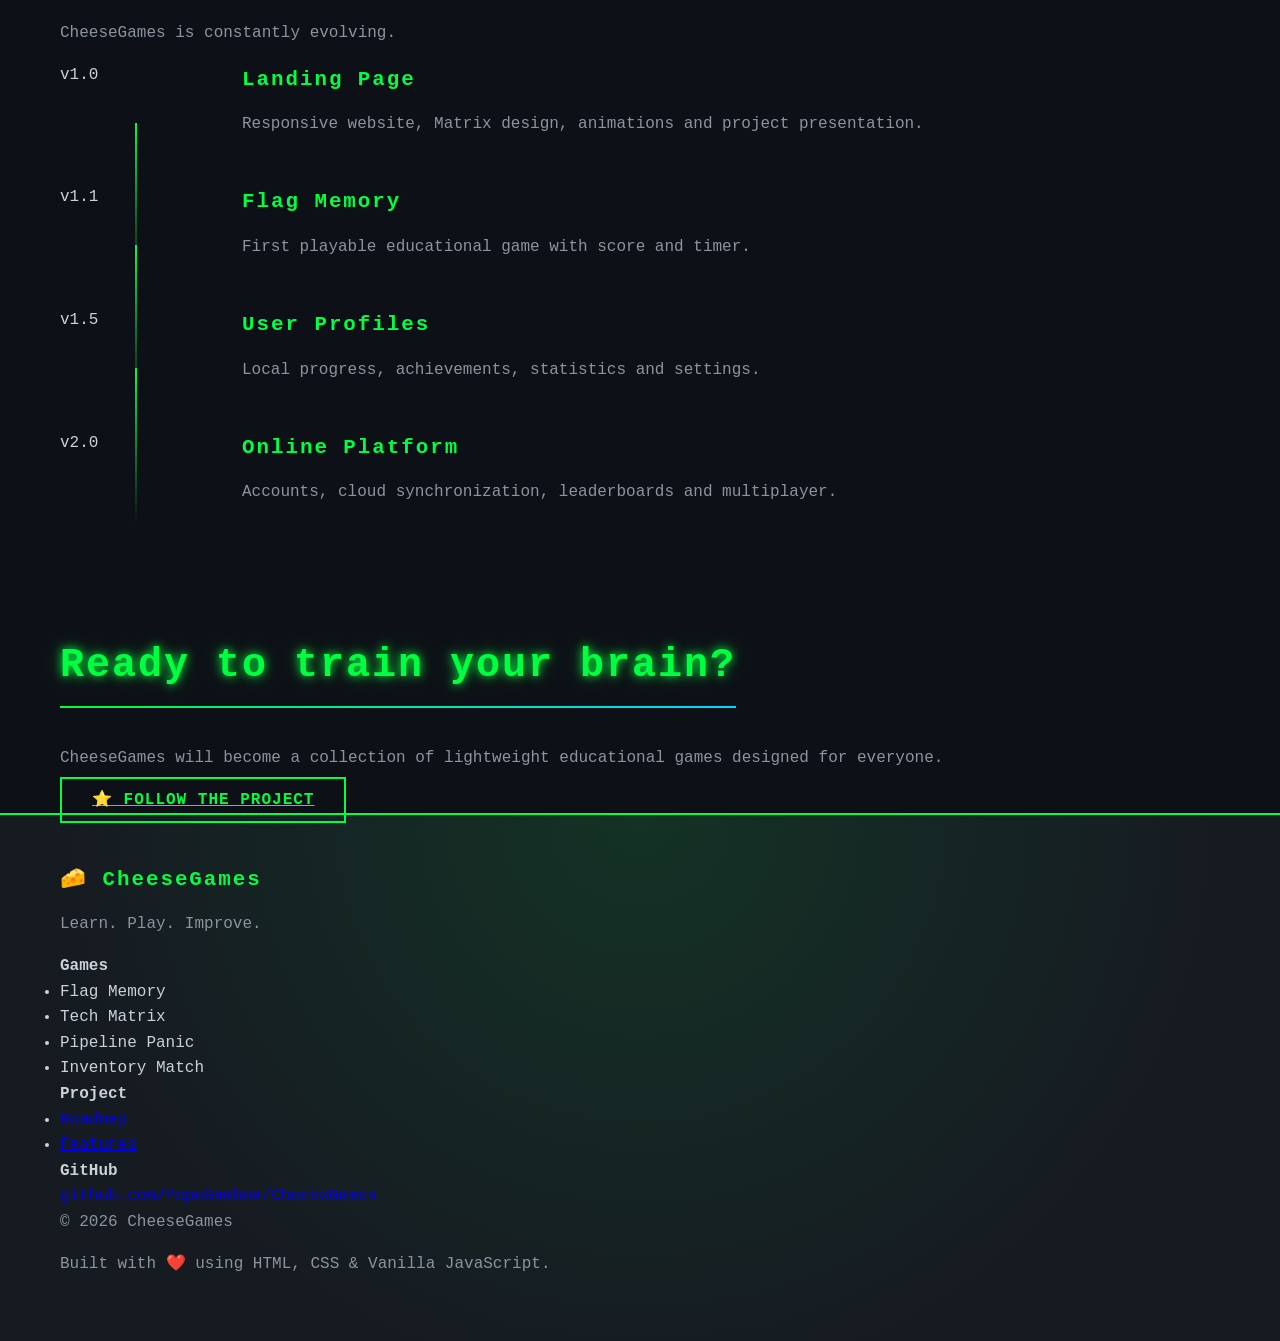
==== commit 02800ce3: "chore(i18n): replace js/i18n.js with minimal implementation and update .lang-selector CSS" ====
--- a/index.html
+++ b/index.html
@@ -5,9 +5,9 @@
     <meta charset="UTF-8">
     <meta name="viewport" content="width=device-width, initial-scale=1.0">
 
-    <title>🧀 CheeseGames | Learn. Play. Improve.</title>
-
-    <meta name="description"
+    <title data-i18n="page.title">🧀 CheeseGames | Learn. Play. Improve.</title>
+
+    <meta name="description" data-i18n="page.description"
         content="CheeseGames is an open-source collection of educational browser games designed to improve memory, logic and problem solving.">
 
     <meta name="theme-color" content="#00ff66">
@@ -45,28 +45,41 @@
 
             </div>
 
+            <div class="lang-selector" aria-label="Language selector"
+                style="position:relative; z-index:9999; pointer-events:auto;">
+                <button type="button" class="lang-flag active" data-lang="en" title="English">🇬🇧</button>
+                <button type="button" class="lang-flag" data-lang="es" title="Español">🇪🇸</button>
+                <button type="button" class="lang-flag" data-lang="it" title="Italiano">🇮🇹</button>
+                <button type="button" class="lang-flag" data-lang="fr" title="Français">🇫🇷</button>
+                <button type="button" class="lang-flag" data-lang="de" title="Deutsch">🇩🇪</button>
+                <button type="button" class="lang-flag" data-lang="pt" title="Português">🇵🇹</button>
+                <button type="button" class="lang-flag" data-lang="hi" title="हिन्दी">🇮🇳</button>
+                <button type="button" class="lang-flag" data-lang="ko" title="한국어">🇰🇷</button>
+                <button type="button" class="lang-flag" data-lang="ja" title="日本語">🇯🇵</button>
+                <button type="button" class="lang-flag" data-lang="zh" title="中文">🇨🇳</button>
+            </div>
             <ul class="nav-links">
 
                 <li>
-                    <a href="#games">
+                    <a href="#games" data-i18n="nav.games">
                         Games
                     </a>
                 </li>
 
                 <li>
-                    <a href="#features">
+                    <a href="#features" data-i18n="nav.features">
                         Features
                     </a>
                 </li>
 
                 <li>
-                    <a href="#roadmap">
+                    <a href="#roadmap" data-i18n="nav.roadmap">
                         Roadmap
                     </a>
                 </li>
 
                 <li>
-                    <a href="#footer">
+                    <a href="#footer" data-i18n="nav.github">
                         GitHub
                     </a>
                 </li>
@@ -87,7 +100,7 @@
 
             <div class="hero-content">
 
-                <span class="hero-badge">
+                <span class="hero-badge" data-i18n="hero.badge">
 
                     Open Source • HTML • CSS • JavaScript
 
@@ -105,7 +118,7 @@
 
                 </h1>
 
-                <p class="hero-subtitle">
+                <p class="hero-subtitle" data-i18n="hero.subtitle">
 
                     Learn while playing.
 
@@ -119,18 +132,16 @@
 
                 <div class="hero-buttons">
 
-                    <button
-                        class="btn btn-primary btn-glow"
-                        onclick="document.getElementById('games').scrollIntoView({behavior:'smooth'})">
+                    <button class="btn btn-primary btn-glow" id="exploreGamesButton"
+                        onclick="document.getElementById('games').scrollIntoView({behavior:'smooth'})"
+                        data-i18n="hero.explore">
 
                         🎮 Explore Games
 
                     </button>
 
-                    <a
-                        class="btn btn-secondary"
-                        href="https://github.com/PepeGamboa/CheeseGames"
-                        target="_blank">
+                    <a class="btn btn-secondary" href="https://github.com/PepeGamboa/CheeseGames" target="_blank"
+                        data-i18n="hero.github">
 
                         ⭐ GitHub
 
@@ -206,684 +217,652 @@
 
         <div class="container">
 
+            <h2 class="section-title" data-i18n="games.title">
+
+                Featured Games
+
+            </h2>
+
+            <p class="section-subtitle" data-i18n="games.subtitle">
+
+                More educational games are coming soon.
+
+            </p>
+
+            <div class="games-grid">
+                <!-- ========================= -->
+                <!-- GAME 1 -->
+                <!-- ========================= -->
+
+                <div class="game-card">
+
+                    <div class="game-status available" data-i18n="cards.flagStatus">
+                        Play Now
+                    </div>
+
+                    <div class="game-card-inner">
+
+                        <div class="game-icon">
+                            🌍
+                        </div>
+
+                        <h3 data-i18n="cards.flagTitle">Flag Memory</h3>
+
+                        <p data-i18n="cards.flagDescription">
+
+                            Memorize country flags, improve your visual memory,
+                            and unlock increasingly challenging levels.
+
+                        </p>
+
+                        <div class="game-tags" data-i18n="cards.flagTags">
+                            Memory Geography Education
+                        </div>
+
+                        <a class="card-button btn btn-primary" href="./flag-memory.html" target="_self"
+                            aria-label="Play Flag Memory" data-i18n="cards.flagButton">
+
+                            Play Now →
+
+                        </a>
+
+                    </div>
+
+                </div>
+
+                <!-- ========================= -->
+                <!-- GAME 2 -->
+                <!-- ========================= -->
+
+                <div class="game-card">
+
+                    <div class="game-status planned" data-i18n="cards.planned">
+                        Planned
+                    </div>
+
+                    <div class="game-card-inner">
+
+                        <div class="game-icon">
+                            💻
+                        </div>
+
+                        <h3 data-i18n="cards.techTitle">Tech Matrix</h3>
+
+                        <p data-i18n="cards.techDescription">
+
+                            Flip the cards, match concepts and
+                            master programming, networking
+                            and technology fundamentals.
+
+                        </p>
+
+                        <div class="game-tags" data-i18n="cards.techTags">
+                            Technology Memory Learning
+                        </div>
+
+                        <a class="card-button btn btn-primary" href="./tech-matrix.html" target="_self"
+                            aria-label="Play Tech Matrix" data-i18n="cards.techButton">
+                            Play Now →
+                        </a>
+
+                    </div>
+
+                </div>
+
+                <!-- ========================= -->
+                <!-- GAME 3 -->
+                <!-- ========================= -->
+
+                <div class="game-card">
+
+                    <div class="game-status planned" data-i18n="cards.planned">
+                        Planned
+                    </div>
+
+                    <div class="game-card-inner">
+
+                        <div class="game-icon">
+                            ⚙️
+                        </div>
+
+                        <h3 data-i18n="cards.pipelineTitle">Pipeline Panic</h3>
+
+                        <p data-i18n="cards.pipelineDescription">
+
+                            Build the correct pipeline,
+                            think quickly,
+                            optimize the flow
+                            and beat the clock.
+
+                        </p>
+
+                        <div class="game-tags" data-i18n="cards.pipelineTags">
+                            Logic Puzzle Speed
+                        </div>
+
+                        <a class="card-button btn btn-primary" href="./pipeline-panic.html" target="_self"
+                            aria-label="Play Pipeline Panic" data-i18n="cards.pipelineButton">
+                            Play Now →
+                        </a>
+
+                    </div>
+
+                </div>
+
+                <!-- ========================= -->
+                <!-- GAME 4 -->
+                <!-- ========================= -->
+
+                <div class="game-card">
+
+                    <div class="game-status planned">
+                        Planned
+                    </div>
+
+                    <div class="game-card-inner">
+
+                        <div class="game-icon">
+                            📦
+                        </div>
+
+                        <h3>Inventory Match</h3>
+
+                        <p>
+
+                            Organize objects,
+                            remember positions,
+                            improve concentration
+                            and planning.
+
+                        </p>
+
+                        <div class="game-tags">
+
+                            <span>Memory</span>
+                            <span>Strategy</span>
+                            <span>Focus</span>
+
+                        </div>
+
+                        <a class="card-button btn btn-primary" href="./inventory-match.html" target="_self"
+                            aria-label="Play Inventory Match" data-i18n="cards.inventoryButton">
+                            Play Now →
+                        </a>
+
+                    </div>
+
+                </div>
+
+            </div>
+
+        </div>
+
+    </section>
+
+    <!-- ========================= -->
+    <!-- FEATURES -->
+    <!-- ========================= -->
+
+    <section id="features" class="features">
+
+        <div class="container">
+
+            <h2 class="section-title" data-i18n="features.title">
+
+                Why CheeseGames?
+
+            </h2>
+
+            <p class="section-subtitle" data-i18n="features.subtitle">
+
+                Designed for students,
+                developers and lifelong learners.
+
+            </p>
+
+            <div class="features-grid">
+
+                <div class="feature-card">
+
+                    <div class="feature-icon">
+
+                        ⚡
+
+                    </div>
+
+                    <h3 data-i18n="features.ultraTitle">
+
+                        Ultra Fast
+
+                    </h3>
+
+                    <p data-i18n="features.ultraDescription">
+
+                        Pure HTML, CSS and JavaScript.
+
+                        No frameworks.
+
+                        No unnecessary dependencies.
+
+                    </p>
+
+                </div>
+
+                <div class="feature-card">
+
+                    <div class="feature-icon">
+
+                        📱
+
+                    </div>
+
+                    <h3 data-i18n="features.responsiveTitle">
+
+                        Responsive
+
+                    </h3>
+
+                    <p data-i18n="features.responsiveDescription">
+
+                        Optimized for desktop,
+                        tablet and mobile devices.
+
+                    </p>
+
+                </div>
+
+                <div class="feature-card">
+
+                    <div class="feature-icon">
+
+                        🧠
+
+                    </div>
+
+                    <h3 data-i18n="features.brainTitle">
+
+                        Brain Training
+
+                    </h3>
+
+                    <p data-i18n="features.brainDescription">
+
+                        Games designed to improve
+                        memory,
+                        logic,
+                        focus
+                        and reaction speed.
+
+                    </p>
+
+                </div>
+
+                <div class="feature-card">
+
+                    <div class="feature-icon">
+
+                        🌍
+
+                    </div>
+
+                    <h3 data-i18n="features.educationalTitle">
+
+                        Educational
+
+                    </h3>
+
+                    <p data-i18n="features.educationalDescription">
+
+                        Learn geography,
+                        technology,
+                        history,
+                        science
+                        and much more.
+
+                    </p>
+
+                </div>
+
+                <div class="feature-card">
+
+                    <div class="feature-icon">
+
+                        🔓
+
+                    </div>
+
+                    <h3>
+
+                        Open Source
+
+                    </h3>
+
+                    <p>
+
+                        Community driven.
+
+                        Everyone can contribute.
+
+                    </p>
+
+                </div>
+
+                <div class="feature-card">
+
+                    <div class="feature-icon">
+
+                        🚀
+
+                    </div>
+
+                    <h3>
+
+                        Growing Platform
+
+                    </h3>
+
+                    <p>
+
+                        New games,
+                        new challenges
+                        and new learning experiences
+                        are added continuously.
+
+                    </p>
+
+                </div>
+
+            </div>
+
+        </div>
+
+    </section>
+
+    <!-- ========================= -->
+    <!-- ROADMAP -->
+    <!-- ========================= -->
+
+    <section id="roadmap" class="roadmap">
+
+        <div class="container">
+
             <h2 class="section-title">
 
-                Featured Games
+                Development Roadmap
 
             </h2>
 
             <p class="section-subtitle">
 
-                More educational games are coming soon.
+                CheeseGames is constantly evolving.
 
             </p>
 
-            <div class="games-grid">
-        ```html
-<!-- ========================= -->
-<!-- GAME 1 -->
-<!-- ========================= -->
-    ```html
-<!-- ========================= -->
-<!-- GAME 1 -->
-<!-- ========================= -->
-
-<div class="game-card">
-
-    <div class="game-status available">
-        Coming Soon
-    </div>
-
-    <div class="game-card-inner">
-
-        <div class="game-icon">
-            🌍
+            <div class="roadmap-timeline">
+
+                <div class="roadmap-item">
+
+                    <div class="roadmap-version">
+
+                        v1.0
+
+                    </div>
+
+                    <div class="roadmap-info">
+
+                        <h3>Landing Page</h3>
+
+                        <p>
+
+                            Responsive website, Matrix design,
+                            animations and project presentation.
+
+                        </p>
+
+                    </div>
+
+                </div>
+
+                <div class="roadmap-item">
+
+                    <div class="roadmap-version">
+
+                        v1.1
+
+                    </div>
+
+                    <div class="roadmap-info">
+
+                        <h3>Flag Memory</h3>
+
+                        <p>
+
+                            First playable educational game
+                            with score and timer.
+
+                        </p>
+
+                    </div>
+
+                </div>
+
+                <div class="roadmap-item">
+
+                    <div class="roadmap-version">
+
+                        v1.5
+
+                    </div>
+
+                    <div class="roadmap-info">
+
+                        <h3>User Profiles</h3>
+
+                        <p>
+
+                            Local progress,
+                            achievements,
+                            statistics
+                            and settings.
+
+                        </p>
+
+                    </div>
+
+                </div>
+
+                <div class="roadmap-item">
+
+                    <div class="roadmap-version">
+
+                        v2.0
+
+                    </div>
+
+                    <div class="roadmap-info">
+
+                        <h3>Online Platform</h3>
+
+                        <p>
+
+                            Accounts,
+                            cloud synchronization,
+                            leaderboards
+                            and multiplayer.
+
+                        </p>
+
+                    </div>
+
+                </div>
+
+            </div>
+
         </div>
 
-        <h3>Flag Memory</h3>
-
-        <p>
-
-            Memorize country flags, improve your visual memory,
-            and unlock increasingly challenging levels.
-
-        </p>
-
-        <div class="game-tags">
-
-            <span>Memory</span>
-            <span>Geography</span>
-            <span>Education</span>
+    </section>
+
+    <!-- ========================= -->
+    <!-- CALL TO ACTION -->
+    <!-- ========================= -->
+
+    <section class="cta">
+
+        <div class="container">
+
+            <div class="cta-box">
+
+                <h2>
+
+                    Ready to train your brain?
+
+                </h2>
+
+                <p>
+
+                    CheeseGames will become a collection of
+                    lightweight educational games designed
+                    for everyone.
+
+                </p>
+
+                <a href="https://github.com/PepeGamboa/CheeseGames" target="_blank" class="btn btn-primary btn-glow">
+
+                    ⭐ Follow the Project
+
+                </a>
+
+            </div>
 
         </div>
 
-        <button class="card-button">
-
-            Learn More →
-
-        </button>
-
-    </div>
-
-</div>
-
-<!-- ========================= -->
-<!-- GAME 2 -->
-<!-- ========================= -->
-
-<div class="game-card">
-
-    <div class="game-status planned">
-        Planned
-    </div>
-
-    <div class="game-card-inner">
-
-        <div class="game-icon">
-            💻
+    </section>
+
+    <!-- ========================= -->
+    <!-- FOOTER -->
+    <!-- ========================= -->
+
+    <footer id="footer" class="footer">
+
+        <div class="container">
+
+            <div class="footer-grid">
+
+                <div>
+
+                    <h3>
+
+                        🧀 CheeseGames
+
+                    </h3>
+
+                    <p>
+
+                        Learn.
+                        Play.
+                        Improve.
+
+                    </p>
+
+                </div>
+
+                <div>
+
+                    <h4>
+
+                        Games
+
+                    </h4>
+
+                    <ul>
+
+                        <li>Flag Memory</li>
+                        <li>Tech Matrix</li>
+                        <li>Pipeline Panic</li>
+                        <li>Inventory Match</li>
+
+                    </ul>
+
+                </div>
+
+                <div>
+
+                    <h4>
+
+                        Project
+
+                    </h4>
+
+                    <ul>
+
+                        <li>
+
+                            <a href="#roadmap">
+
+                                Roadmap
+
+                            </a>
+
+                        </li>
+
+                        <li>
+
+                            <a href="#features">
+
+                                Features
+
+                            </a>
+
+                        </li>
+
+                    </ul>
+
+                </div>
+
+                <div>
+
+                    <h4>
+
+                        GitHub
+
+                    </h4>
+
+                    <a class="github-link" href="https://github.com/PepeGamboa/CheeseGames" target="_blank">
+
+                        github.com/PepeGamboa/CheeseGames
+
+                    </a>
+
+                </div>
+
+            </div>
+
+            <div class="footer-divider"></div>
+
+            <div class="footer-bottom">
+
+                <p>
+
+                    © 2026 CheeseGames
+
+                </p>
+
+                <p>
+
+                    Built with ❤️ using HTML, CSS & Vanilla JavaScript.
+
+                </p>
+
+            </div>
+
         </div>
 
-        <h3>Tech Matrix</h3>
-
-        <p>
-
-            Flip the cards, match concepts and
-            master programming, networking
-            and technology fundamentals.
-
-        </p>
-
-        <div class="game-tags">
-
-            <span>Technology</span>
-            <span>Memory</span>
-            <span>Learning</span>
-
-        </div>
-
-        <button class="card-button">
-
-            Coming Soon
-
-        </button>
-
-    </div>
-
-</div>
-
-<!-- ========================= -->
-<!-- GAME 3 -->
-<!-- ========================= -->
-
-<div class="game-card">
-
-    <div class="game-status planned">
-        Planned
-    </div>
-
-    <div class="game-card-inner">
-
-        <div class="game-icon">
-            ⚙️
-        </div>
-
-        <h3>Pipeline Panic</h3>
-
-        <p>
-
-            Build the correct pipeline,
-            think quickly,
-            optimize the flow
-            and beat the clock.
-
-        </p>
-
-        <div class="game-tags">
-
-            <span>Logic</span>
-            <span>Puzzle</span>
-            <span>Speed</span>
-
-        </div>
-
-        <button class="card-button">
-
-            Coming Soon
-
-        </button>
-
-    </div>
-
-</div>
-
-<!-- ========================= -->
-<!-- GAME 4 -->
-<!-- ========================= -->
-
-<div class="game-card">
-
-    <div class="game-status planned">
-        Planned
-    </div>
-
-    <div class="game-card-inner">
-
-        <div class="game-icon">
-            📦
-        </div>
-
-        <h3>Inventory Match</h3>
-
-        <p>
-
-            Organize objects,
-            remember positions,
-            improve concentration
-            and planning.
-
-        </p>
-
-        <div class="game-tags">
-
-            <span>Memory</span>
-            <span>Strategy</span>
-            <span>Focus</span>
-
-        </div>
-
-        <button class="card-button">
-
-            Coming Soon
-
-        </button>
-
-    </div>
-
-</div>
-
-</div>
-
-</div>
-
-</section>
-
-<!-- ========================= -->
-<!-- FEATURES -->
-<!-- ========================= -->
-
-<section id="features" class="features">
-
-<div class="container">
-
-<h2 class="section-title">
-
-Why CheeseGames?
-
-</h2>
-
-<p class="section-subtitle">
-
-Designed for students,
-developers and lifelong learners.
-
-</p>
-
-<div class="features-grid">
-
-<div class="feature-card">
-
-<div class="feature-icon">
-
-⚡
-
-</div>
-
-<h3>
-
-Ultra Fast
-
-</h3>
-
-<p>
-
-Pure HTML, CSS and JavaScript.
-
-No frameworks.
-
-No unnecessary dependencies.
-
-</p>
-
-</div>
-
-<div class="feature-card">
-
-<div class="feature-icon">
-
-📱
-
-</div>
-
-<h3>
-
-Responsive
-
-</h3>
-
-<p>
-
-Optimized for desktop,
-tablet and mobile devices.
-
-</p>
-
-</div>
-
-<div class="feature-card">
-
-<div class="feature-icon">
-
-🧠
-
-</div>
-
-<h3>
-
-Brain Training
-
-</h3>
-
-<p>
-
-Games designed to improve
-memory,
-logic,
-focus
-and reaction speed.
-
-</p>
-
-</div>
-
-<div class="feature-card">
-
-<div class="feature-icon">
-
-🌍
-
-</div>
-
-<h3>
-
-Educational
-
-</h3>
-
-<p>
-
-Learn geography,
-technology,
-history,
-science
-and much more.
-
-</p>
-
-</div>
-
-<div class="feature-card">
-
-<div class="feature-icon">
-
-🔓
-
-</div>
-
-<h3>
-
-Open Source
-
-</h3>
-
-<p>
-
-Community driven.
-
-Everyone can contribute.
-
-</p>
-
-</div>
-
-<div class="feature-card">
-
-<div class="feature-icon">
-
-🚀
-
-</div>
-
-<h3>
-
-Growing Platform
-
-</h3>
-
-<p>
-
-New games,
-new challenges
-and new learning experiences
-are added continuously.
-
-</p>
-
-</div>
-
-</div>
-
-</div>
-
-</section>
-```
-```html
-<!-- ========================= -->
-<!-- ROADMAP -->
-<!-- ========================= -->
-
-<section id="roadmap" class="roadmap">
-
-    <div class="container">
-
-        <h2 class="section-title">
-
-            Development Roadmap
-
-        </h2>
-
-        <p class="section-subtitle">
-
-            CheeseGames is constantly evolving.
-
-        </p>
-
-        <div class="roadmap-timeline">
-
-            <div class="roadmap-item">
-
-                <div class="roadmap-version">
-
-                    v1.0
-
-                </div>
-
-                <div class="roadmap-info">
-
-                    <h3>Landing Page</h3>
-
-                    <p>
-
-                        Responsive website, Matrix design,
-                        animations and project presentation.
-
-                    </p>
-
-                </div>
-
-            </div>
-
-            <div class="roadmap-item">
-
-                <div class="roadmap-version">
-
-                    v1.1
-
-                </div>
-
-                <div class="roadmap-info">
-
-                    <h3>Flag Memory</h3>
-
-                    <p>
-
-                        First playable educational game
-                        with score and timer.
-
-                    </p>
-
-                </div>
-
-            </div>
-
-            <div class="roadmap-item">
-
-                <div class="roadmap-version">
-
-                    v1.5
-
-                </div>
-
-                <div class="roadmap-info">
-
-                    <h3>User Profiles</h3>
-
-                    <p>
-
-                        Local progress,
-                        achievements,
-                        statistics
-                        and settings.
-
-                    </p>
-
-                </div>
-
-            </div>
-
-            <div class="roadmap-item">
-
-                <div class="roadmap-version">
-
-                    v2.0
-
-                </div>
-
-                <div class="roadmap-info">
-
-                    <h3>Online Platform</h3>
-
-                    <p>
-
-                        Accounts,
-                        cloud synchronization,
-                        leaderboards
-                        and multiplayer.
-
-                    </p>
-
-                </div>
-
-            </div>
-
-        </div>
-
-    </div>
-
-</section>
-
-<!-- ========================= -->
-<!-- CALL TO ACTION -->
-<!-- ========================= -->
-
-<section class="cta">
-
-    <div class="container">
-
-        <div class="cta-box">
-
-            <h2>
-
-                Ready to train your brain?
-
-            </h2>
-
-            <p>
-
-                CheeseGames will become a collection of
-                lightweight educational games designed
-                for everyone.
-
-            </p>
-
-            <a
-                href="https://github.com/PepeGamboa/CheeseGames"
-                target="_blank"
-                class="btn btn-primary btn-glow">
-
-                ⭐ Follow the Project
-
-            </a>
-
-        </div>
-
-    </div>
-
-</section>
-
-<!-- ========================= -->
-<!-- FOOTER -->
-<!-- ========================= -->
-
-<footer id="footer" class="footer">
-
-    <div class="container">
-
-        <div class="footer-grid">
-
-            <div>
-
-                <h3>
-
-                    🧀 CheeseGames
-
-                </h3>
-
-                <p>
-
-                    Learn.
-                    Play.
-                    Improve.
-
-                </p>
-
-            </div>
-
-            <div>
-
-                <h4>
-
-                    Games
-
-                </h4>
-
-                <ul>
-
-                    <li>Flag Memory</li>
-                    <li>Tech Matrix</li>
-                    <li>Pipeline Panic</li>
-                    <li>Inventory Match</li>
-
-                </ul>
-
-            </div>
-
-            <div>
-
-                <h4>
-
-                    Project
-
-                </h4>
-
-                <ul>
-
-                    <li>
-
-                        <a href="#roadmap">
-
-                            Roadmap
-
-                        </a>
-
-                    </li>
-
-                    <li>
-
-                        <a href="#features">
-
-                            Features
-
-                        </a>
-
-                    </li>
-
-                </ul>
-
-            </div>
-
-            <div>
-
-                <h4>
-
-                    GitHub
-
-                </h4>
-
-                <a
-
-                    class="github-link"
-
-                    href="https://github.com/PepeGamboa/CheeseGames"
-
-                    target="_blank">
-
-                    github.com/PepeGamboa/CheeseGames
-
-                </a>
-
-            </div>
-
-        </div>
-
-        <div class="footer-divider"></div>
-
-        <div class="footer-bottom">
-
-            <p>
-
-                © 2026 CheeseGames
-
-            </p>
-
-            <p>
-
-                Built with ❤️ using HTML, CSS & Vanilla JavaScript.
-
-            </p>
-
-        </div>
-
-    </div>
-
-</footer>
-
-<!-- Matrix Background -->
-
-<canvas id="matrixCanvas"></canvas>
-
-<script src="js/app.js"></script>
+    </footer>
+
+    <script src="js/i18n.js"></script>
+    <script src="js/app.js"></script>
+    <script src="js/navigation-fix.js"></script>
 
 </body>
 
-</html>
-```
+</html>
--- a/css/style.css
+++ b/css/style.css
@@ -182,6 +182,16 @@
     width: 100%;
 }
 
+/* language selector must be on top and receive pointer events */
+.lang-selector {
+    position: relative;
+    z-index: 9999;
+    pointer-events: auto;
+    display: flex;
+    gap: 8px;
+    align-items: center;
+}
+
 @media (max-width: 768px) {
     .nav-links {
         gap: 1rem;
@@ -789,6 +799,17 @@
     z-index: 2;
 }
 
+/* Matrix canvas and overlay should not block pointer events */
+#matrixCanvas,
+.matrix-overlay {
+    position: fixed;
+    inset: 0;
+    width: 100%;
+    height: 100%;
+    pointer-events: none;
+    z-index: 0;
+}
+
 .footer-text p {
     color: var(--text-secondary);
     font-size: 0.9rem;
@@ -950,3 +971,221 @@
         scroll-behavior: auto;
     }
 }
+
+/* ============================================
+   LANG FLAG BUTTONS
+   ============================================ */
+
+.lang-flag {
+    background: none;
+    border: 2px solid transparent;
+    border-radius: 4px;
+    cursor: pointer;
+    font-size: 1.3rem;
+    padding: 2px 4px;
+    line-height: 1;
+    transition: border-color 0.2s, transform 0.15s;
+    pointer-events: auto;
+}
+
+.lang-flag:hover {
+    border-color: var(--primary-color);
+    transform: scale(1.15);
+}
+
+.lang-flag.active {
+    border-color: var(--primary-color);
+    box-shadow: 0 0 6px var(--primary-color);
+}
+
+/* ============================================
+   FLAG MEMORY GAME - BOARD & CARDS
+   ============================================ */
+
+.flag-memory {
+    padding: 2rem 0 4rem;
+}
+
+.memory-board {
+    display: grid;
+    grid-template-columns: repeat(5, 1fr);
+    gap: 1rem;
+    max-width: 700px;
+    margin: 0 auto;
+    padding: 1rem;
+}
+
+@media (max-width: 600px) {
+    .memory-board {
+        grid-template-columns: repeat(4, 1fr);
+        gap: 0.6rem;
+    }
+}
+
+.memory-card {
+    aspect-ratio: 1;
+    background: var(--surface);
+    border: 2px solid var(--border-color);
+    border-radius: 8px;
+    cursor: pointer;
+    position: relative;
+    transition: border-color 0.2s, box-shadow 0.2s;
+    overflow: hidden;
+}
+
+.memory-card:hover:not(.matched):not(.flipped) {
+    border-color: var(--primary-color);
+    box-shadow: 0 0 12px rgba(0,255,65,0.3);
+}
+
+.memory-card .card-front,
+.memory-card .card-back {
+    position: absolute;
+    inset: 0;
+    display: flex;
+    align-items: center;
+    justify-content: center;
+    transition: opacity 0.25s ease;
+}
+
+/* ? symbol when face-down */
+.memory-card .card-front {
+    background: var(--surface-light);
+    color: var(--primary-color);
+    font-size: 2.2rem;
+    font-weight: bold;
+    opacity: 1;
+}
+
+/* Flag emoji when face-up — LARGE */
+.memory-card .card-back {
+    background: var(--surface);
+    font-size: 4rem;     /* ← big emoji */
+    opacity: 0;
+}
+
+/* Flipped state */
+.memory-card.flipped .card-front {
+    opacity: 0;
+}
+.memory-card.flipped .card-back {
+    opacity: 1;
+}
+
+/* Matched state */
+.memory-card.matched {
+    border-color: var(--primary-color);
+    background: rgba(0,255,65,0.06);
+    box-shadow: 0 0 14px rgba(0,255,65,0.35);
+    cursor: default;
+}
+.memory-card.matched .card-front { opacity: 0; }
+.memory-card.matched .card-back  { opacity: 1; }
+
+/* ============================================
+   GAME STATS & SUMMARY
+   ============================================ */
+
+.flag-summary {
+    display: flex;
+    align-items: flex-start;
+}
+
+.flag-summary-card {
+    background: var(--surface);
+    border: 1px solid var(--border-color);
+    border-radius: 12px;
+    padding: 1.5rem;
+    width: 100%;
+}
+
+.flag-summary-card h3 {
+    color: var(--primary-color);
+    margin-bottom: 0.75rem;
+    font-size: 1rem;
+    text-transform: uppercase;
+    letter-spacing: 1px;
+}
+
+.flag-summary-card p {
+    color: var(--text-secondary);
+    font-size: 0.85rem;
+    margin-bottom: 1rem;
+    line-height: 1.6;
+}
+
+.game-stats {
+    display: flex;
+    flex-direction: column;
+    gap: 0.5rem;
+    margin-top: 1rem;
+}
+
+.stat-item {
+    display: flex;
+    justify-content: space-between;
+    font-size: 0.9rem;
+    border-bottom: 1px solid var(--border-color);
+    padding-bottom: 0.4rem;
+}
+
+.stat-label { color: var(--text-secondary); }
+.stat-value { color: var(--primary-color); font-weight: bold; }
+
+/* ============================================
+   GAME COMPLETE MESSAGE
+   ============================================ */
+
+.game-message {
+    text-align: center;
+    padding: 3rem 2rem;
+    margin: 2rem auto;
+    max-width: 500px;
+    background: var(--surface);
+    border: 2px solid var(--primary-color);
+    border-radius: 12px;
+    box-shadow: 0 0 30px rgba(0,255,65,0.2);
+}
+
+.game-message h2 {
+    color: var(--primary-color);
+    font-size: 2rem;
+    margin-bottom: 1rem;
+    text-shadow: 0 0 10px var(--primary-color);
+}
+
+.game-message p {
+    color: var(--text-secondary);
+    margin-bottom: 1rem;
+}
+
+.message-details {
+    font-size: 0.9rem;
+    color: var(--secondary-color) !important;
+    margin-bottom: 1.5rem !important;
+}
+
+.game-message.hidden { display: none; }
+
+/* ============================================
+   GAME HERO (subpages)
+   ============================================ */
+
+.game-hero {
+    min-height: auto;
+    padding-top: 100px;
+    padding-bottom: 2rem;
+}
+
+.game-hero .hero-container {
+    display: grid;
+    grid-template-columns: 1fr 1fr;
+    gap: 3rem;
+    align-items: start;
+}
+
+@media (max-width: 768px) {
+    .game-hero .hero-container {
+        grid-template-columns: 1fr;
+    }
+}
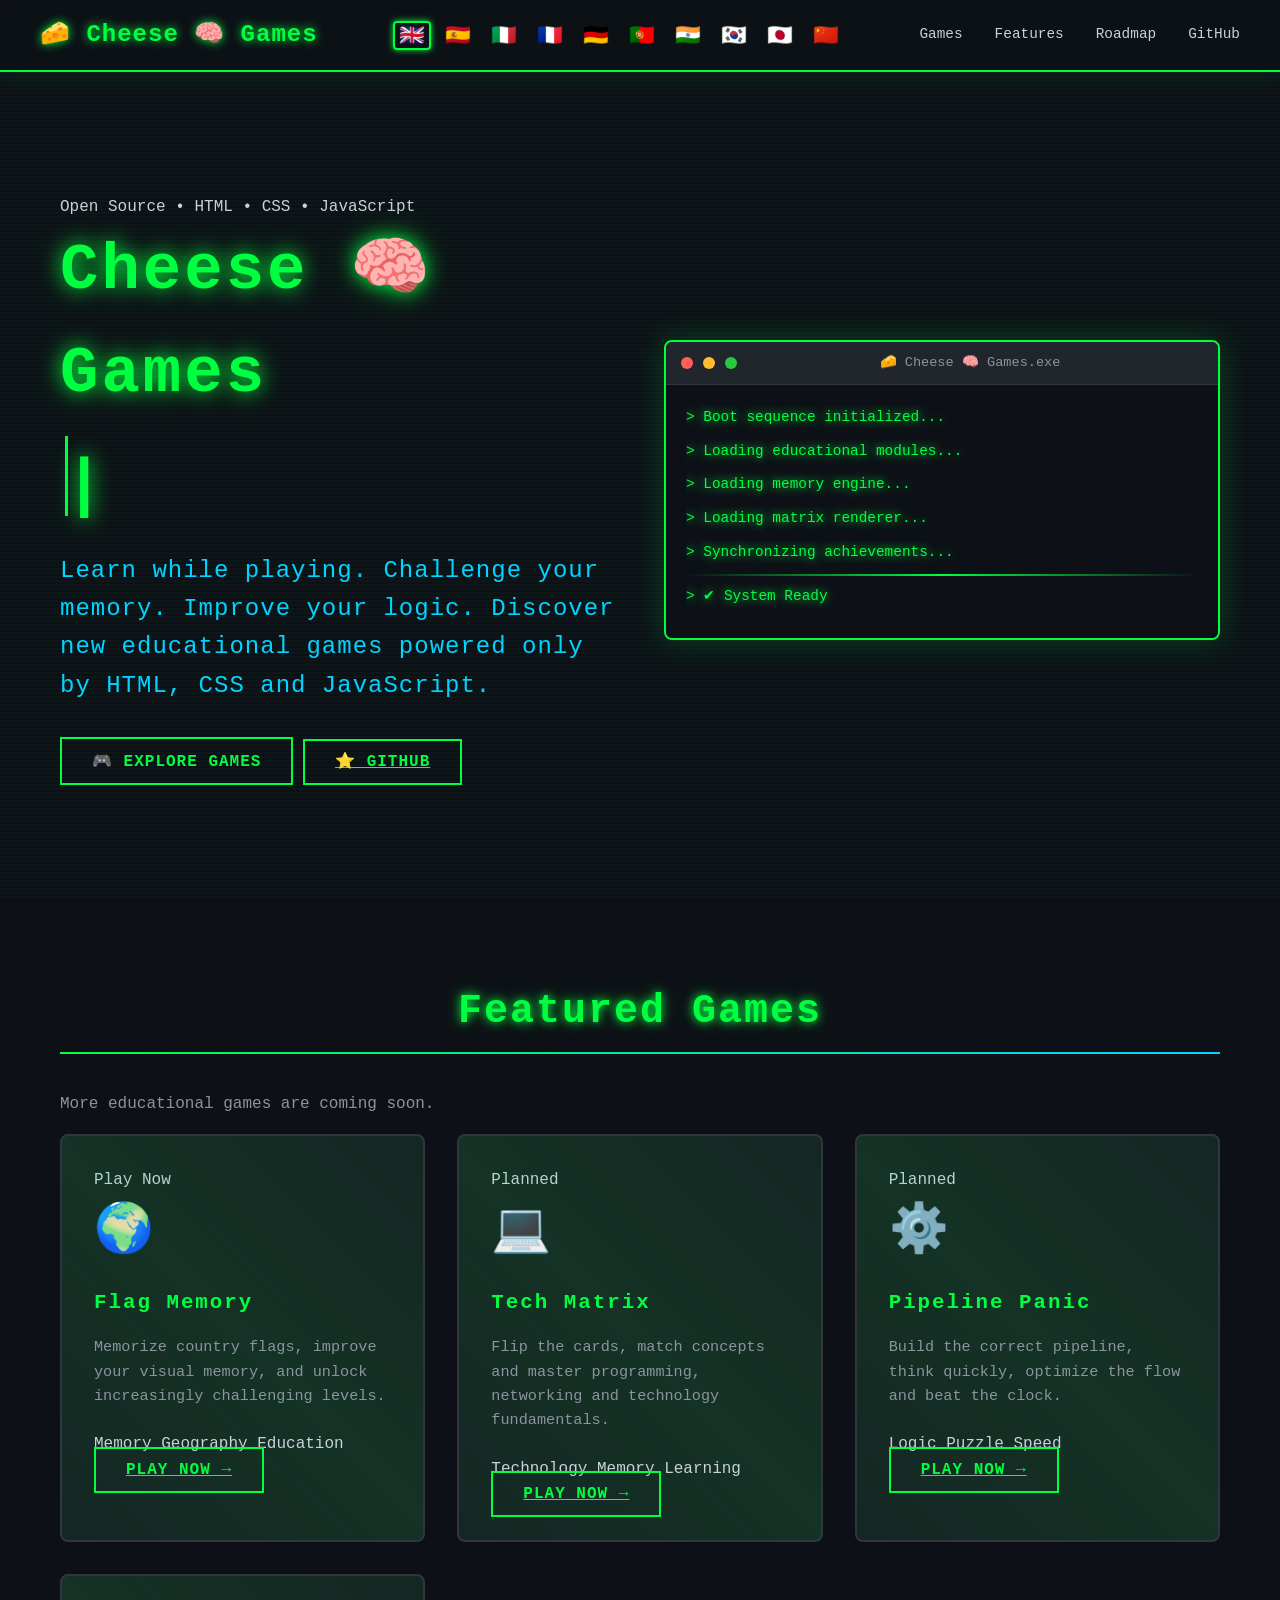
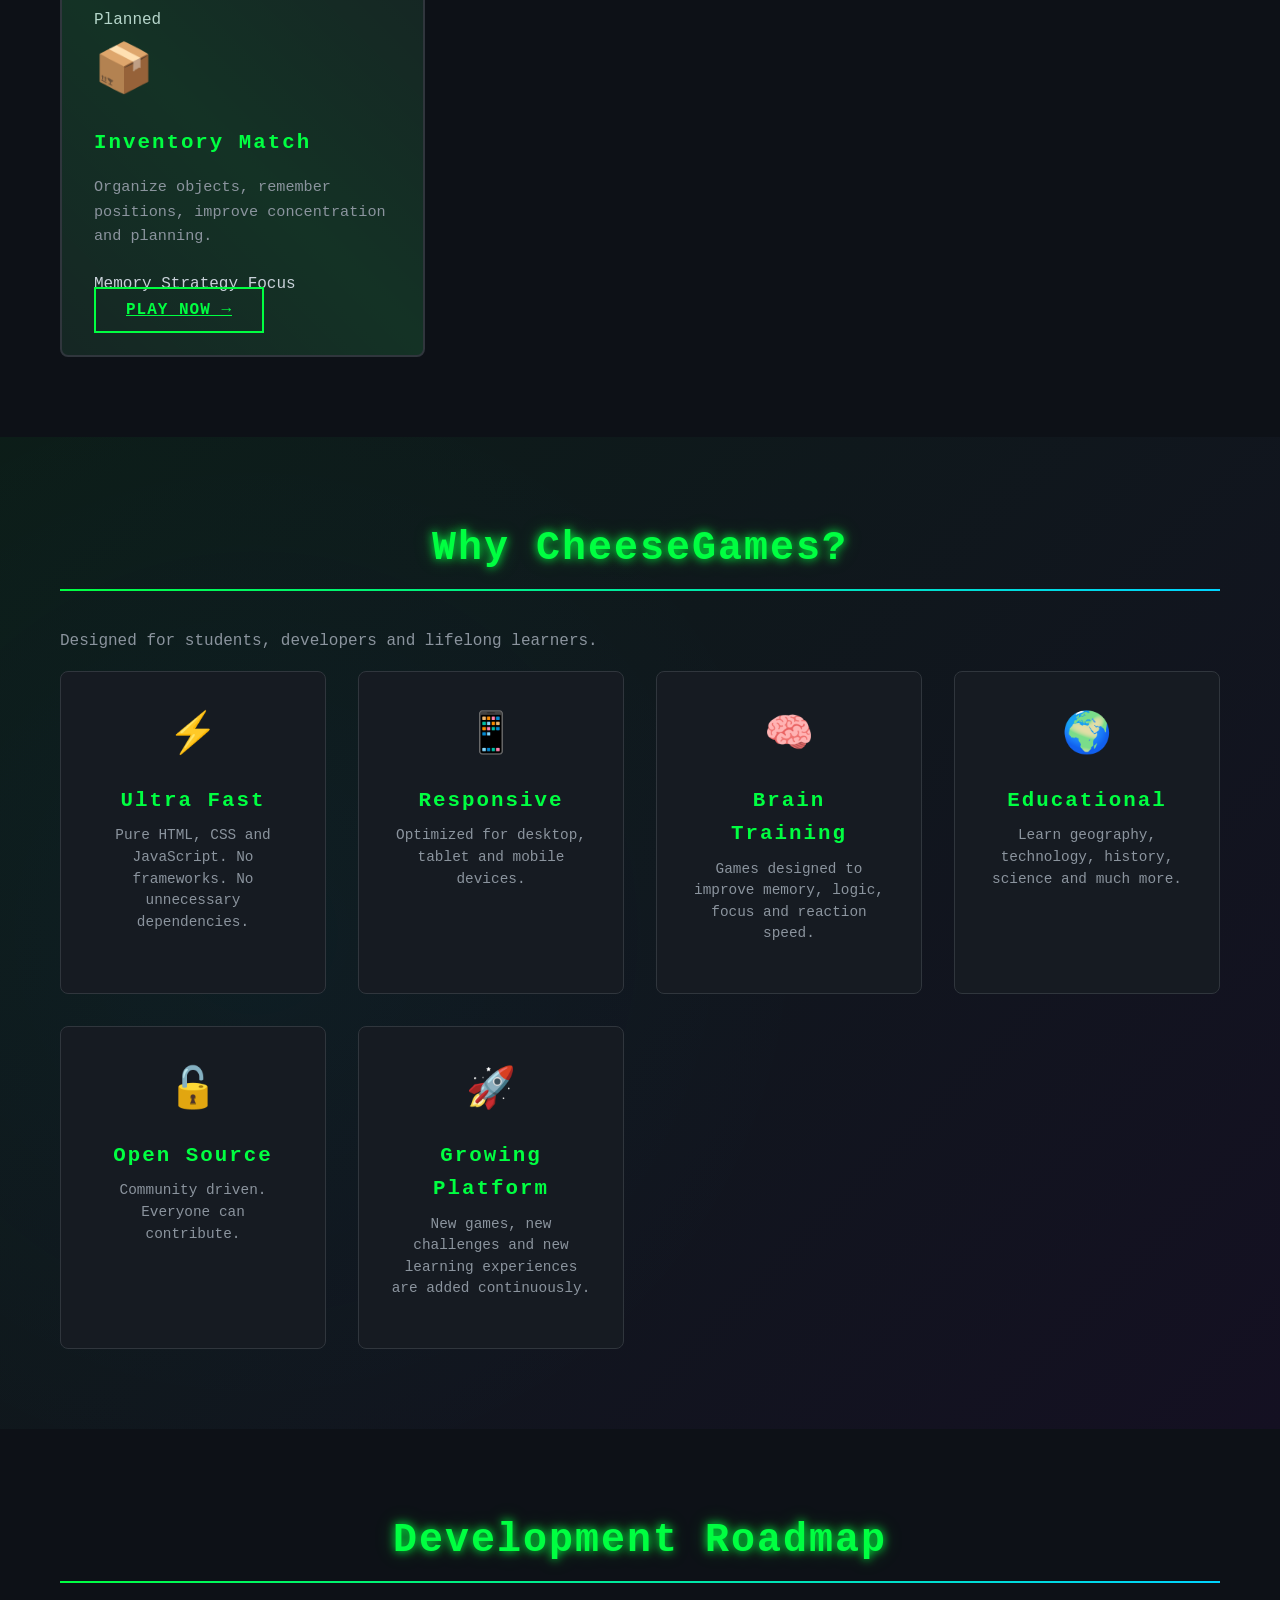
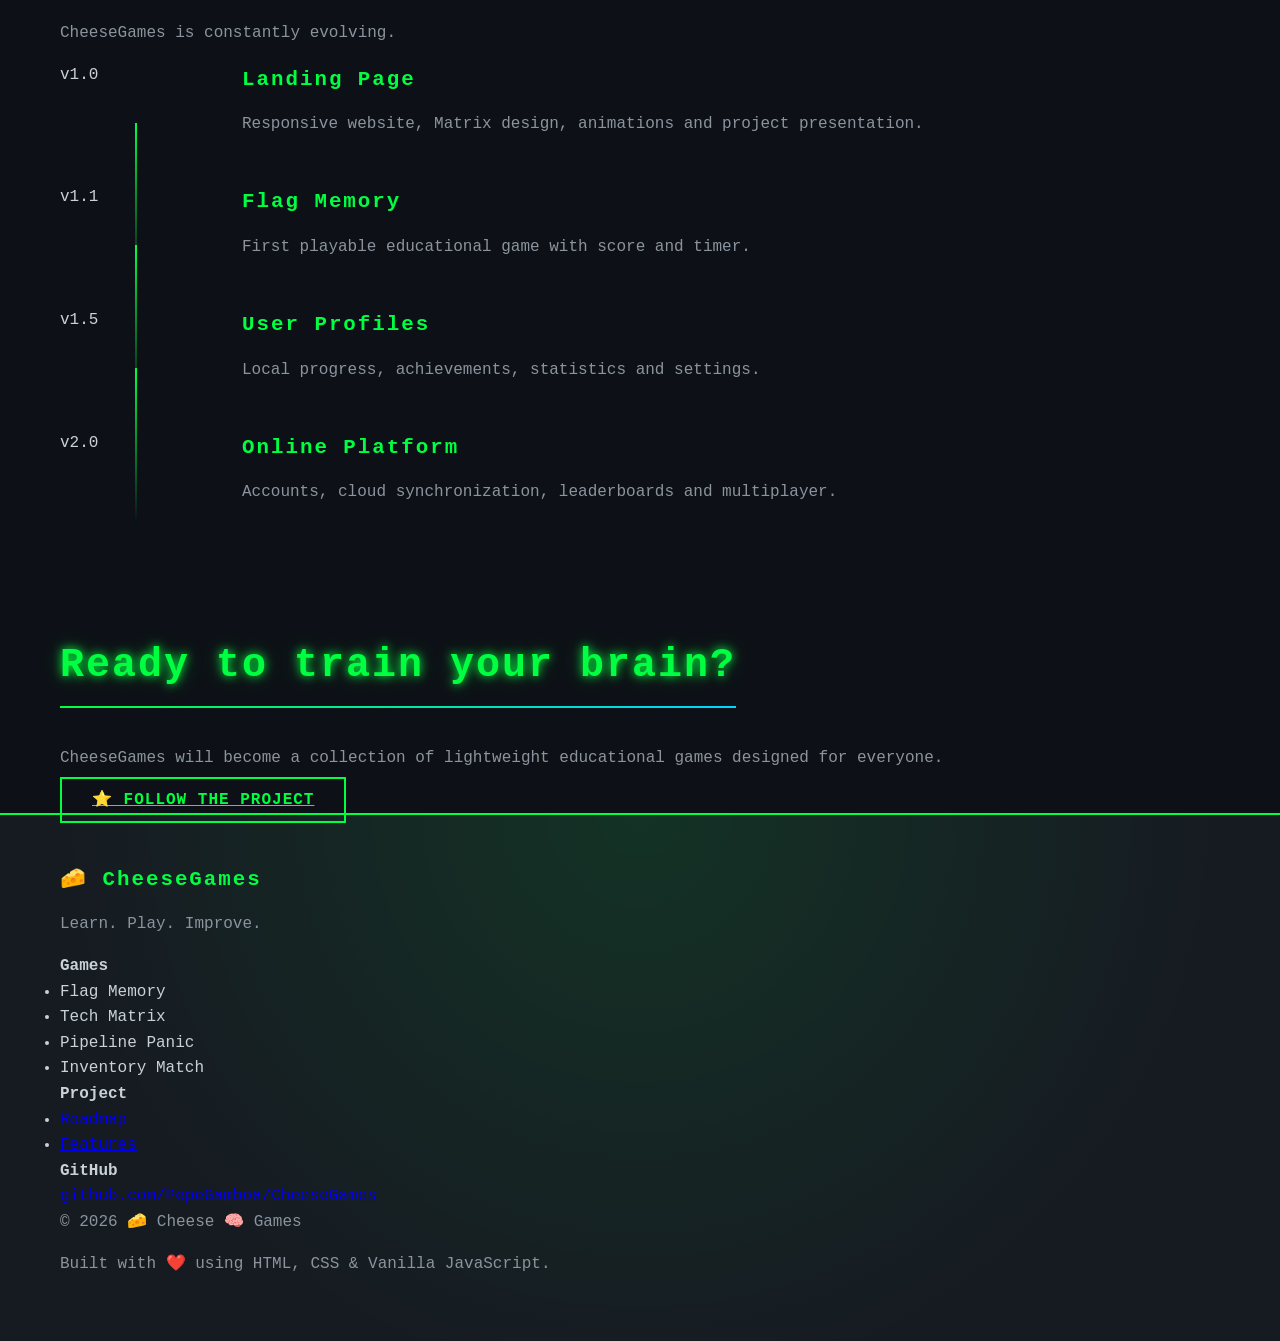
==== commit 13ce1242: "chore(branding): add cheese and brain emojis to site titles and logo" ====
--- a/index.html
+++ b/index.html
@@ -5,7 +5,7 @@
     <meta charset="UTF-8">
     <meta name="viewport" content="width=device-width, initial-scale=1.0">
 
-    <title data-i18n="page.title">🧀 CheeseGames | Learn. Play. Improve.</title>
+    <title data-i18n="page.title">🧀 Cheese 🧠 Games | Learn. Play. Improve.</title>
 
     <meta name="description" data-i18n="page.description"
         content="CheeseGames is an open-source collection of educational browser games designed to improve memory, logic and problem solving.">
@@ -40,7 +40,7 @@
             <div class="logo">
 
                 <span class="logo-text">
-                    🧀 CheeseGames
+                    🧀 Cheese 🧠 Games
                 </span>
 
             </div>
@@ -110,7 +110,7 @@
 
                     <span class="typing-text">
 
-                        CheeseGames
+                        Cheese 🧠 Games
 
                     </span>
 
@@ -171,7 +171,7 @@
 
                     <span class="terminal-title">
 
-                        CheeseGames.exe
+                        🧀 Cheese 🧠 Games.exe
 
                     </span>
 
@@ -843,7 +843,7 @@
 
                 <p>
 
-                    © 2026 CheeseGames
+                    © 2026 🧀 Cheese 🧠 Games
 
                 </p>
 
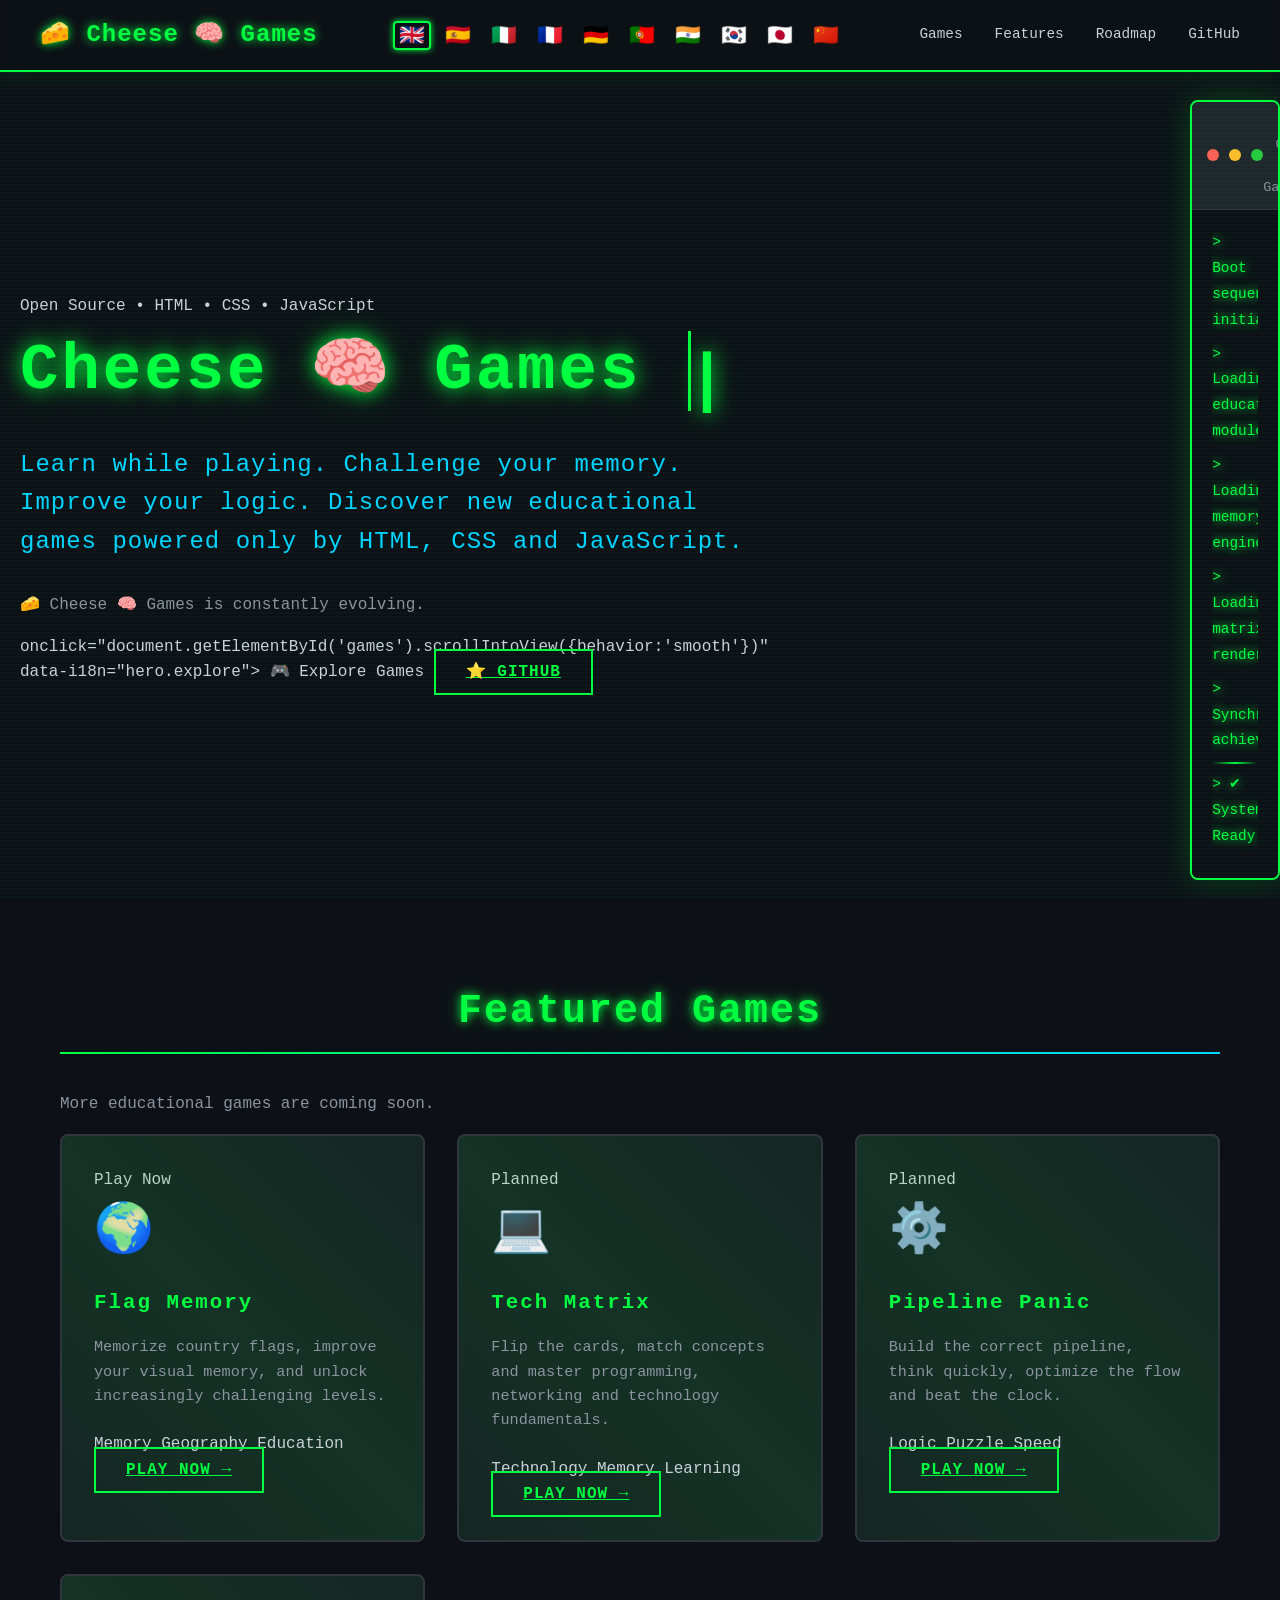
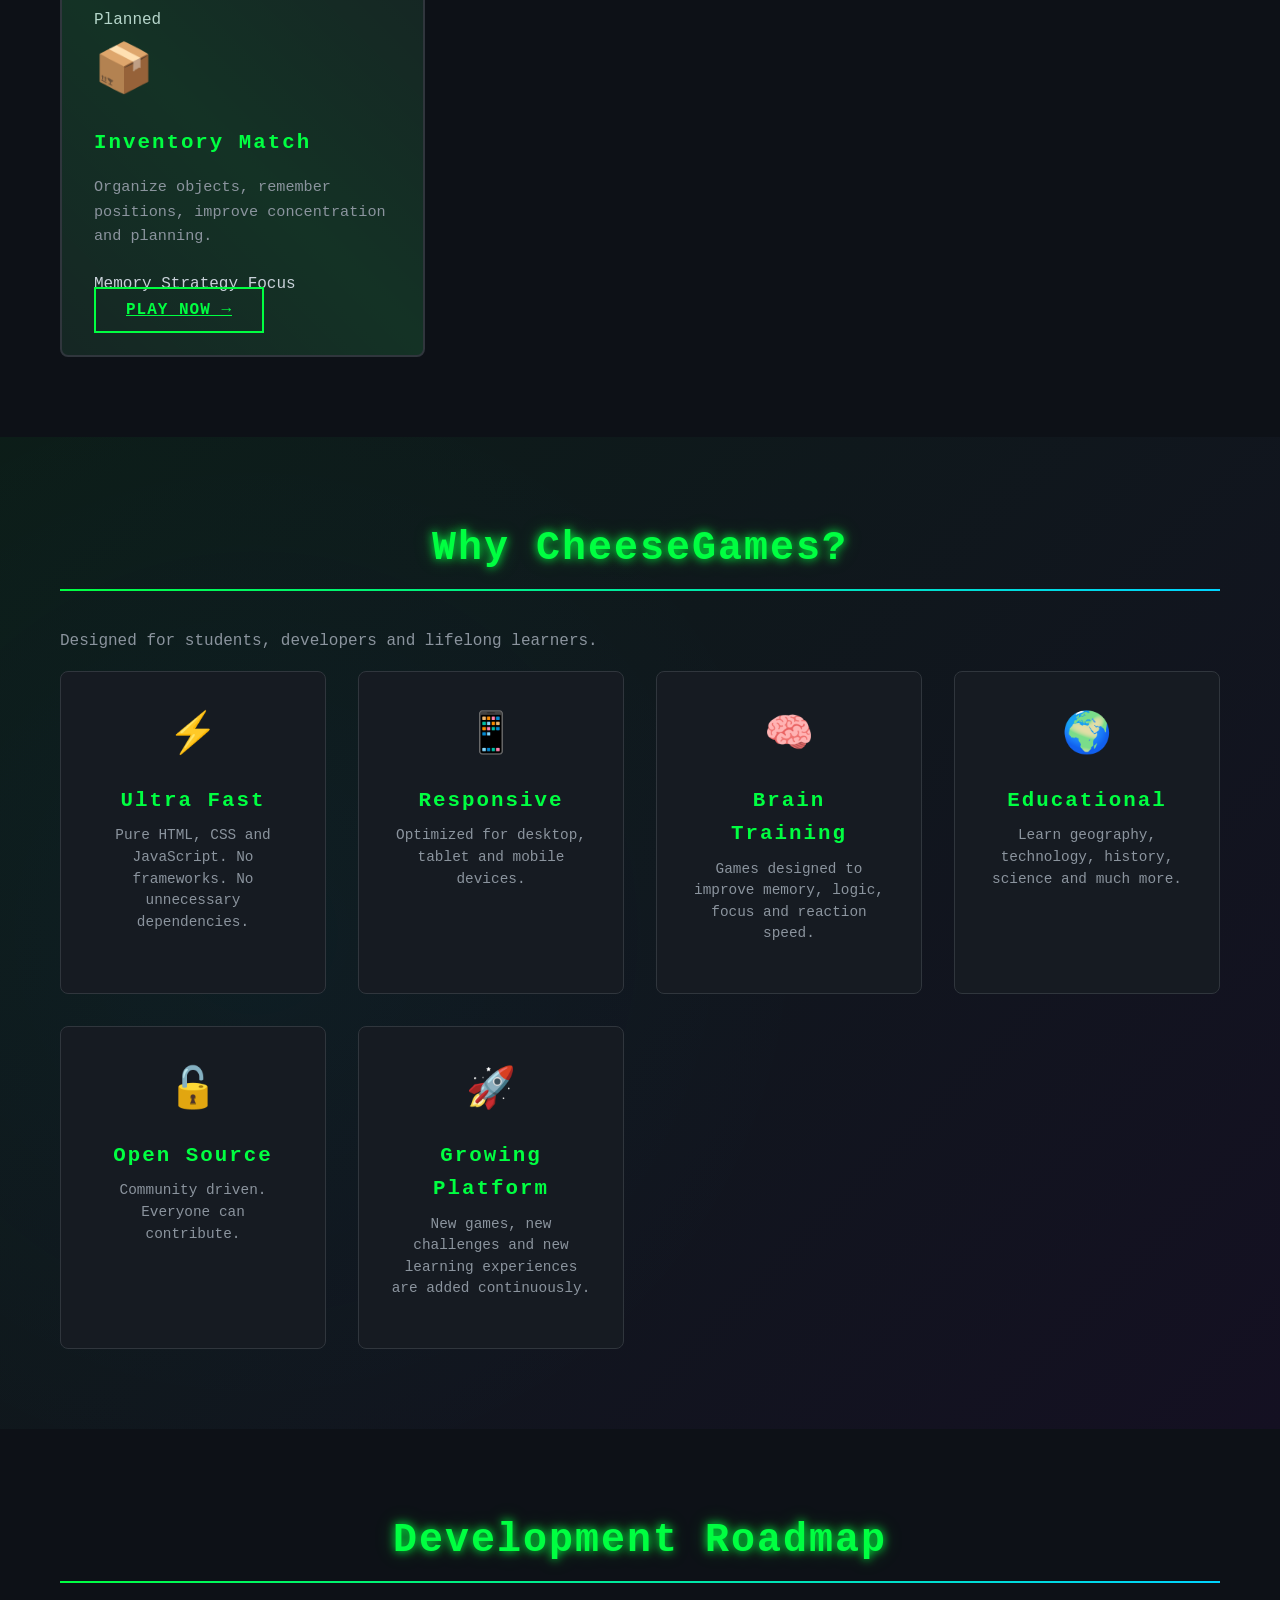
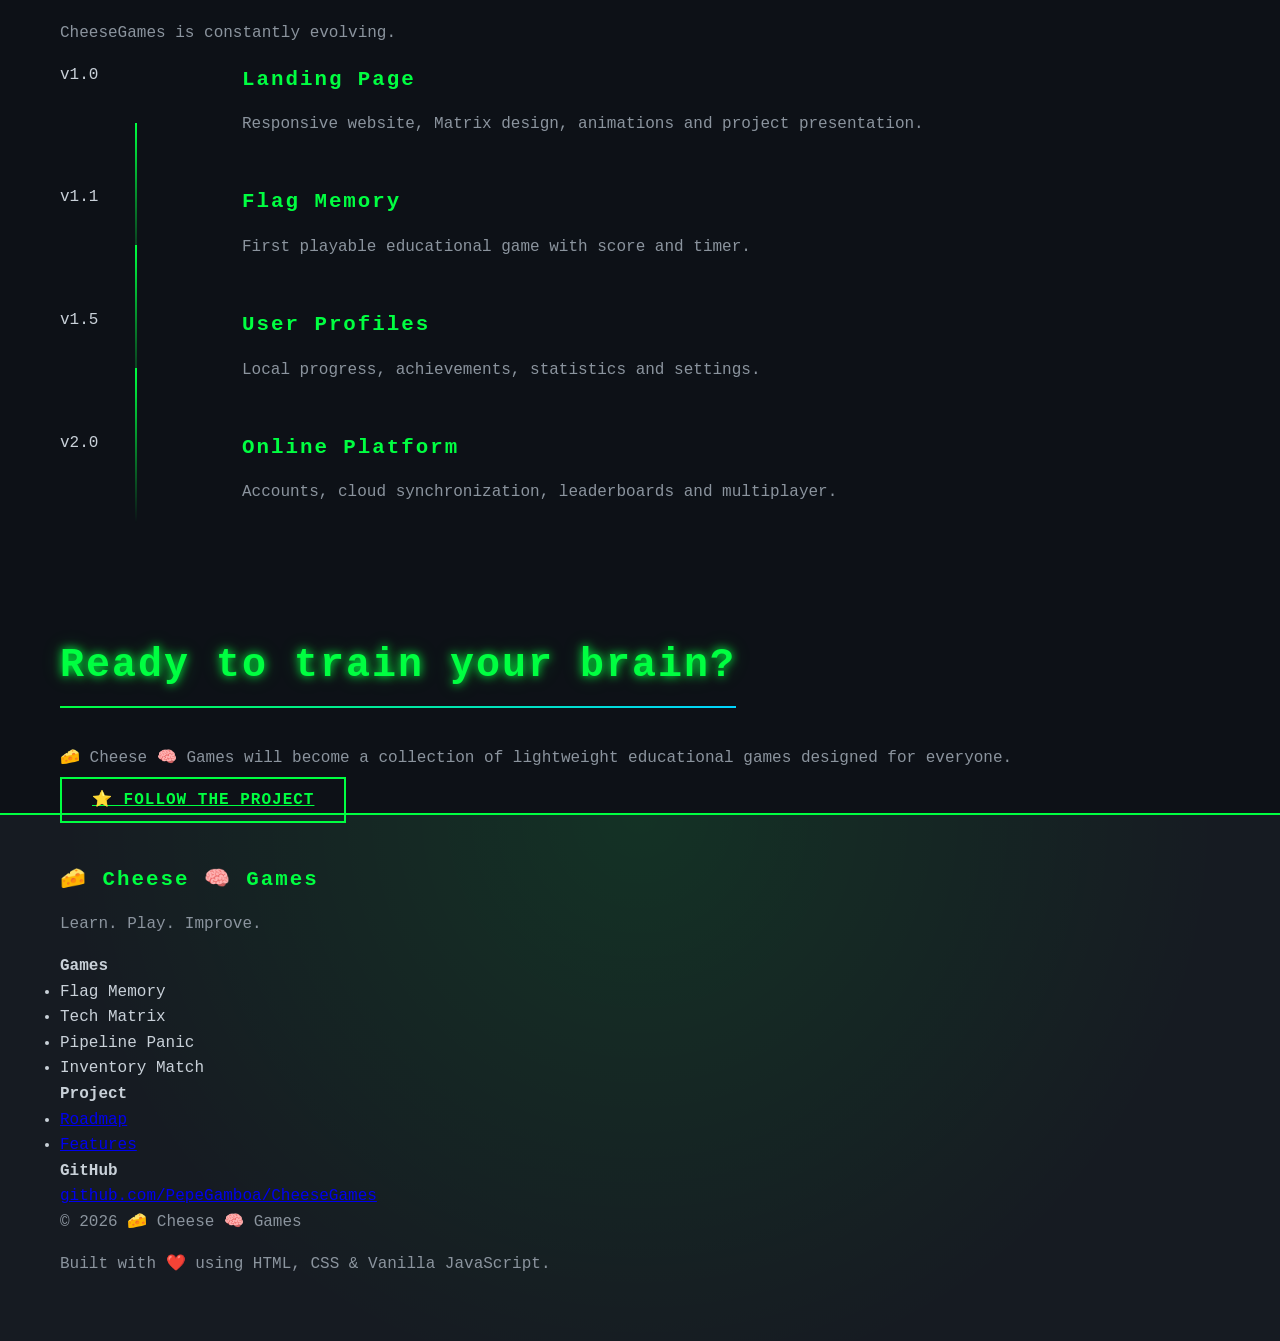
==== commit 85e978b5: "chore(branding): replace remaining textual occurrences with emoji-enhanced brand" ====
--- a/index.html
+++ b/index.html
@@ -128,11 +128,11 @@
 
                     Discover new educational games powered only by HTML, CSS and JavaScript.
 
+                <p>
+
+                    🧀 Cheese 🧠 Games is constantly evolving.
+
                 </p>
-
-                <div class="hero-buttons">
-
-                    <button class="btn btn-primary btn-glow" id="exploreGamesButton"
                         onclick="document.getElementById('games').scrollIntoView({behavior:'smooth'})"
                         data-i18n="hero.explore">
 
@@ -720,7 +720,7 @@
 
                 <p>
 
-                    CheeseGames will become a collection of
+                    🧀 Cheese 🧠 Games will become a collection of
                     lightweight educational games designed
                     for everyone.
 
@@ -752,9 +752,9 @@
 
                     <h3>
 
-                        🧀 CheeseGames
-
-                    </h3>
+                            🧀 Cheese 🧠 Games
+
+                        </h3>
 
                     <p>
 
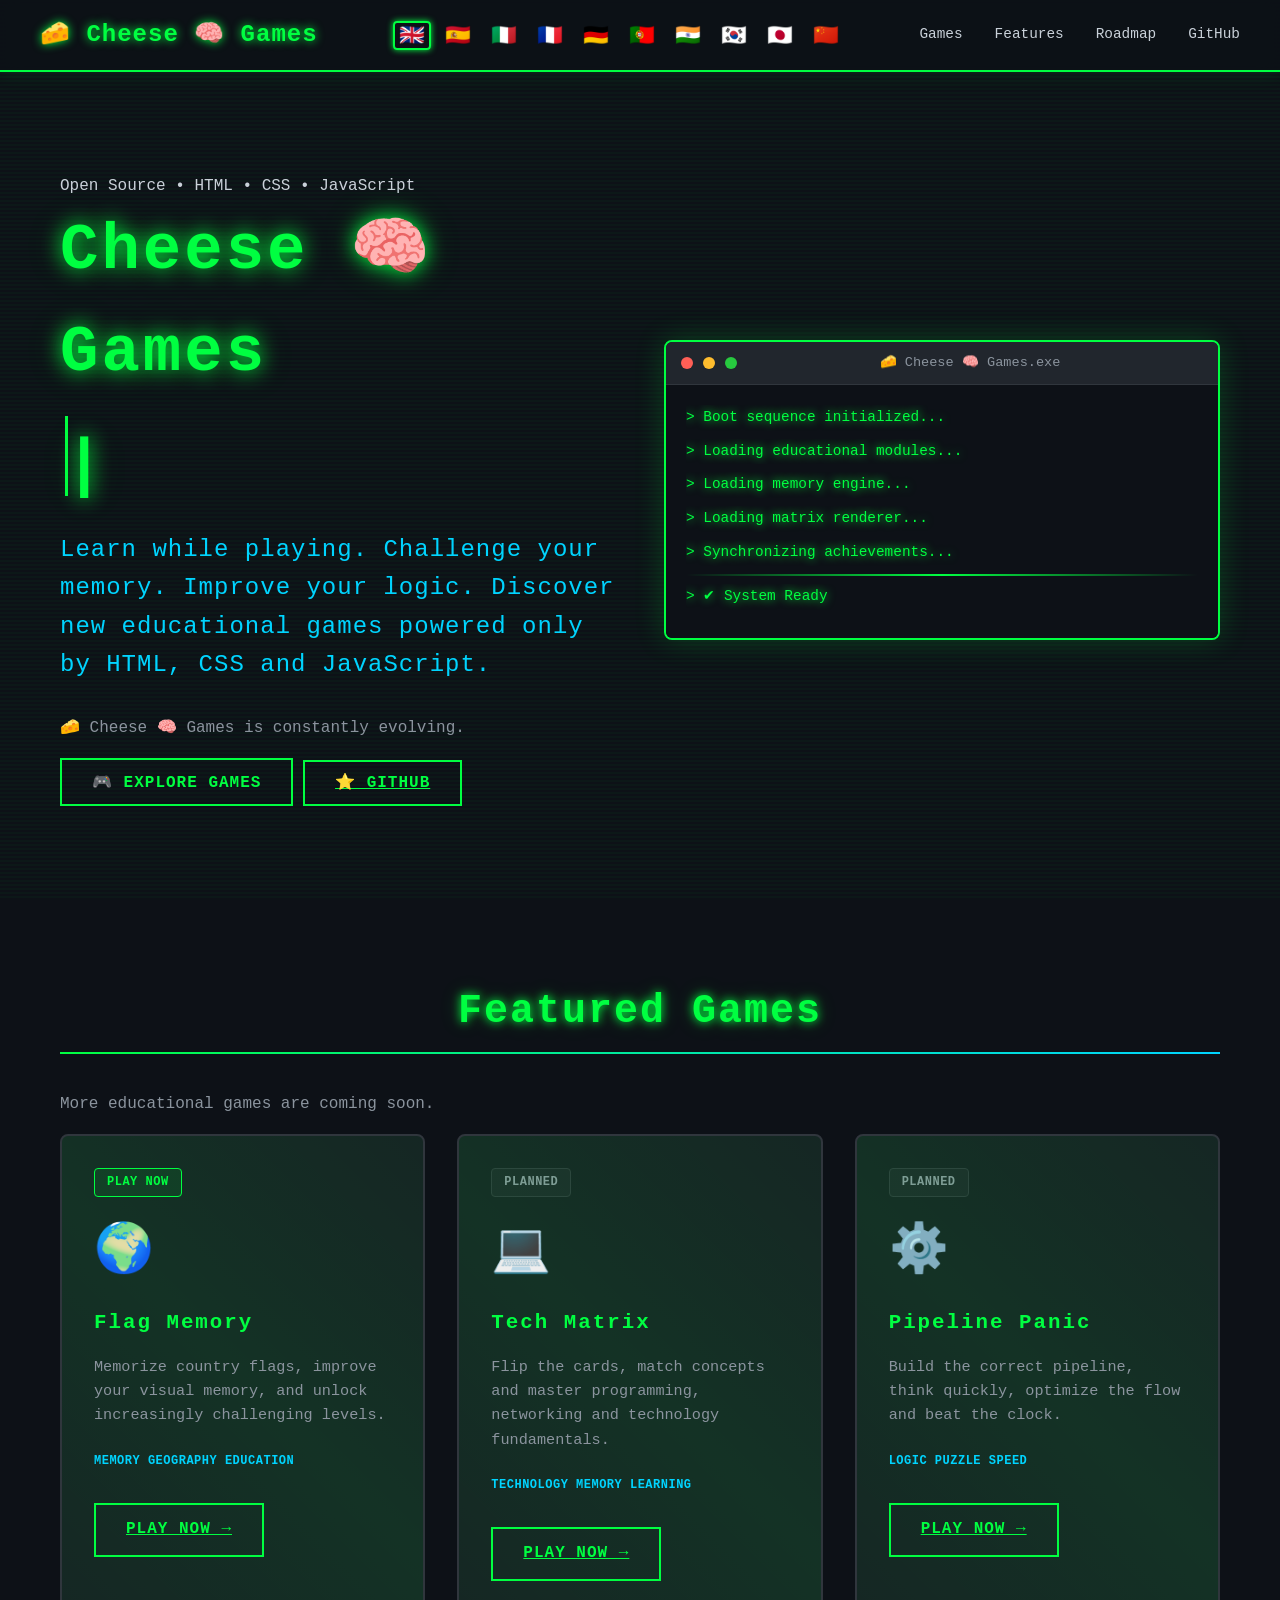
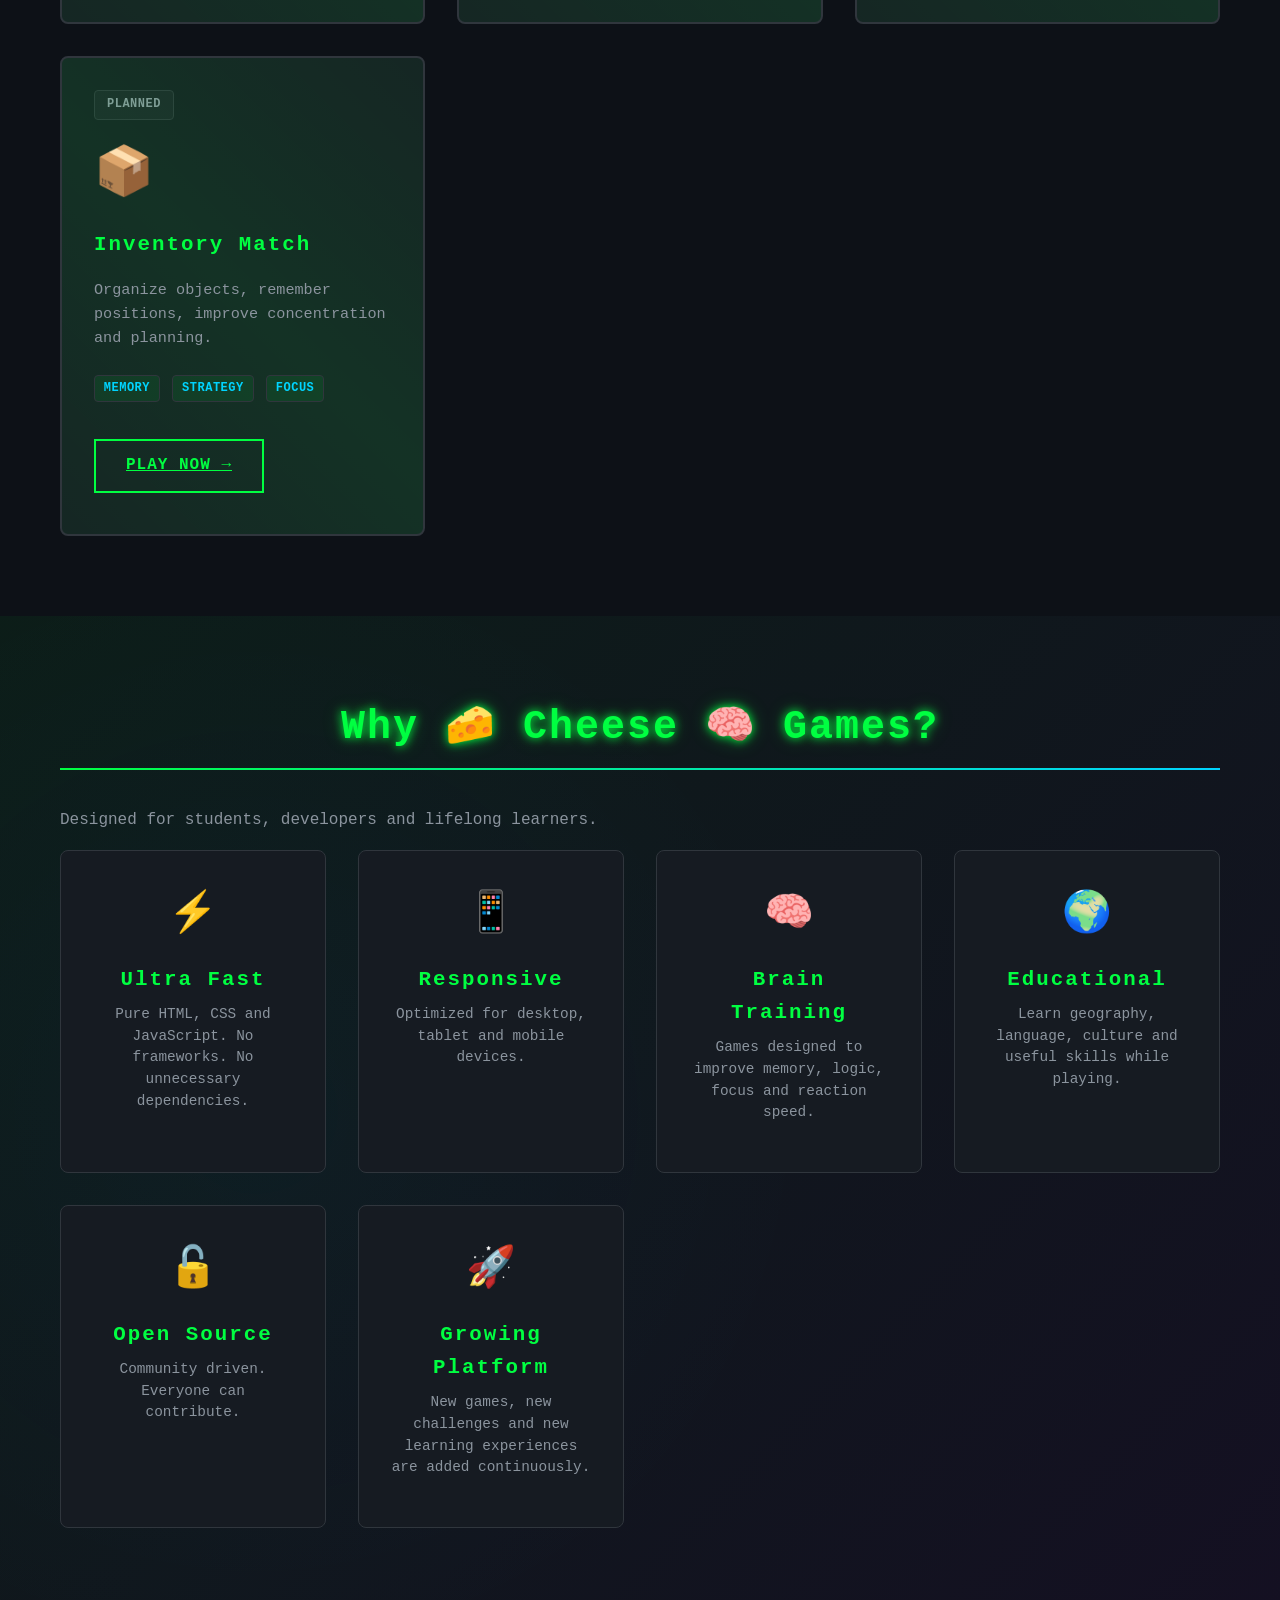
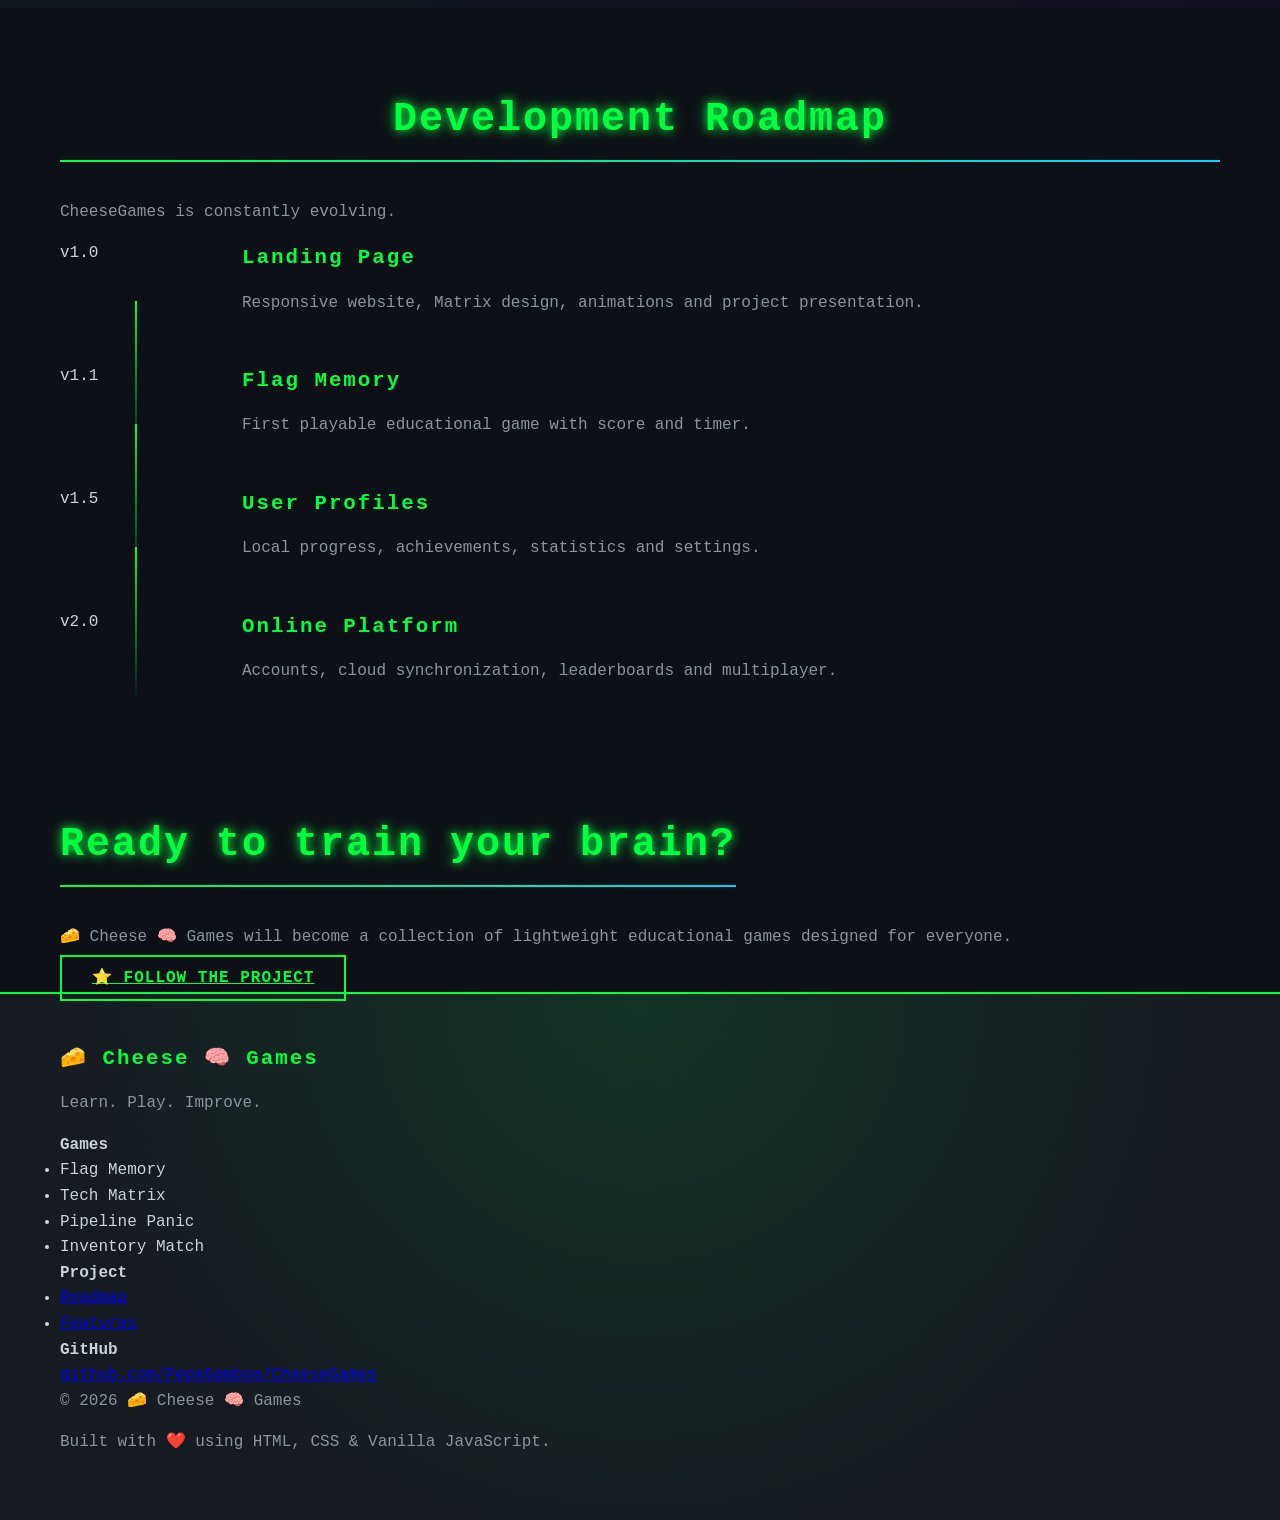
==== commit 5b42321d: "chore: update GitHub content" ====
--- a/index.html
+++ b/index.html
@@ -133,6 +133,10 @@
                     🧀 Cheese 🧠 Games is constantly evolving.
 
                 </p>
+
+                <div class="hero-buttons">
+
+                    <button type="button" class="btn btn-primary"
                         onclick="document.getElementById('games').scrollIntoView({behavior:'smooth'})"
                         data-i18n="hero.explore">
 
--- a/css/style.css
+++ b/css/style.css
@@ -579,6 +579,53 @@
     text-transform: uppercase;
 }
 
+.game-tags {
+    margin-bottom: 1.5rem;
+    color: var(--secondary-color);
+    font-size: 0.75rem;
+    font-weight: bold;
+    letter-spacing: 0.5px;
+    text-transform: uppercase;
+    line-height: 1.6;
+}
+
+.game-tags span {
+    display: inline-block;
+    background: rgba(0, 255, 65, 0.08);
+    border: 1px solid var(--border-color);
+    border-radius: 4px;
+    padding: 0.2rem 0.55rem;
+    margin: 0 0.3rem 0.3rem 0;
+}
+
+.game-status {
+    display: inline-block;
+    margin-bottom: 1rem;
+    padding: 0.25rem 0.75rem;
+    border-radius: 4px;
+    font-size: 0.75rem;
+    font-weight: bold;
+    letter-spacing: 0.5px;
+    text-transform: uppercase;
+}
+
+.game-status.available {
+    color: var(--primary-color);
+    border: 1px solid var(--primary-color);
+    background: rgba(0, 255, 65, 0.08);
+}
+
+.game-status.planned {
+    color: var(--text-secondary);
+    border: 1px solid var(--border-color);
+    background: rgba(255, 255, 255, 0.03);
+}
+
+.card-button {
+    display: inline-block;
+    margin-top: 0.5rem;
+}
+
 /* ============================================
    FEATURES SECTION
    ============================================ */
@@ -1189,3 +1236,343 @@
         grid-template-columns: 1fr;
     }
 }
+
+/* ============================================
+   TECH MATRIX GAME
+   ============================================ */
+
+.tech-matrix-game {
+    padding: 2rem 0 4rem;
+}
+
+.tech-board {
+    display: grid;
+    gap: 0.75rem;
+    max-width: 760px;
+    margin: 0 auto;
+    padding: 1rem;
+}
+
+.tech-card {
+    aspect-ratio: 1;
+    background: var(--surface);
+    border: 2px solid var(--border-color);
+    border-radius: 10px;
+    cursor: pointer;
+    position: relative;
+    overflow: hidden;
+    transition: border-color 0.2s, box-shadow 0.2s, transform 0.15s;
+    display: flex;
+    flex-direction: column;
+    align-items: center;
+    justify-content: center;
+    padding: 0.3rem;
+    font-family: 'Courier New', monospace;
+}
+
+.tech-card:hover:not(.tech-matched):not(.tech-flipped) {
+    border-color: var(--primary-color);
+    box-shadow: 0 0 14px rgba(0,255,65,0.35);
+    transform: scale(1.04);
+}
+
+.tech-front, .tech-back {
+    position: absolute;
+    inset: 0;
+    display: flex;
+    flex-direction: column;
+    align-items: center;
+    justify-content: center;
+    gap: 0.2rem;
+    padding: 0.4rem;
+    transition: opacity 0.2s;
+}
+
+.tech-front {
+    background: var(--surface-light);
+    color: var(--primary-color);
+    font-size: 1.8rem;
+    font-weight: bold;
+    opacity: 1;
+}
+
+.tech-back {
+    background: rgba(0,212,255,0.07);
+    opacity: 0;
+}
+
+.tech-emoji {
+    font-size: 1.6rem;
+    line-height: 1;
+}
+
+.tech-label {
+    font-size: 0.65rem;
+    color: var(--secondary-color);
+    text-align: center;
+    font-weight: bold;
+    letter-spacing: 0.5px;
+    line-height: 1.2;
+}
+
+.tech-card.tech-flipped .tech-front { opacity: 0; }
+.tech-card.tech-flipped .tech-back  { opacity: 1; }
+
+.tech-card.tech-matched {
+    border-color: var(--primary-color);
+    background: rgba(0,255,65,0.07);
+    box-shadow: 0 0 16px rgba(0,255,65,0.4);
+    cursor: default;
+}
+.tech-card.tech-matched .tech-front { opacity: 0; }
+.tech-card.tech-matched .tech-back  { opacity: 1; }
+
+.diff-btn.active {
+    background: var(--primary-color);
+    color: #000;
+}
+
+/* ============================================
+   PIPELINE PANIC GAME
+   ============================================ */
+
+.pipeline-game {
+    padding: 2rem 0 4rem;
+}
+
+.pipeline-board-wrapper {
+    display: flex;
+    justify-content: center;
+    padding: 1rem;
+}
+
+.pipeline-board {
+    display: grid;
+    gap: 4px;
+    background: var(--surface);
+    border: 2px solid var(--border-color);
+    border-radius: 12px;
+    padding: 1rem;
+    max-width: 480px;
+    width: 100%;
+}
+
+.pipe-cell {
+    aspect-ratio: 1;
+    background: var(--surface-light);
+    border: 1px solid var(--border-color);
+    border-radius: 6px;
+    cursor: pointer;
+    font-size: 1.6rem;
+    display: flex;
+    align-items: center;
+    justify-content: center;
+    transition: background 0.15s, border-color 0.15s, transform 0.15s;
+    font-family: monospace;
+    color: var(--text-secondary);
+    position: relative;
+}
+
+.pipe-cell:hover:not(:disabled):not(.pipe-source):not(.pipe-sink) {
+    border-color: var(--secondary-color);
+    background: rgba(0,212,255,0.1);
+    transform: scale(1.06);
+}
+
+.pipe-cell.pipe-empty {
+    background: transparent;
+    border-color: transparent;
+    cursor: default;
+}
+
+.pipe-cell.pipe-source {
+    background: rgba(0,255,65,0.15);
+    border-color: var(--primary-color);
+    box-shadow: 0 0 12px rgba(0,255,65,0.3);
+    cursor: default;
+    font-size: 1.4rem;
+}
+
+.pipe-cell.pipe-sink {
+    background: rgba(160,0,255,0.15);
+    border-color: var(--accent-color);
+    box-shadow: 0 0 12px rgba(160,0,255,0.3);
+    cursor: default;
+    font-size: 1.4rem;
+}
+
+.pipe-cell.pipe-connected:not(.pipe-source):not(.pipe-sink) {
+    color: var(--primary-color);
+    background: rgba(0,255,65,0.08);
+    border-color: rgba(0,255,65,0.4);
+    text-shadow: 0 0 8px rgba(0,255,65,0.6);
+}
+
+.pipe-cell.pipe-rotating {
+    animation: pipeRotate 0.2s ease;
+}
+
+@keyframes pipeRotate {
+    0%   { transform: scale(0.85) rotate(-15deg); }
+    50%  { transform: scale(1.1)  rotate(5deg); }
+    100% { transform: scale(1)    rotate(0deg); }
+}
+
+.pipe-icon { font-size: 1.4rem; }
+
+.timer-warning {
+    color: #ff4444 !important;
+    animation: timerBlink 0.5s step-end infinite;
+}
+
+@keyframes timerBlink {
+    50% { opacity: 0.4; }
+}
+
+.game-message.victory { border-color: var(--primary-color); }
+.game-message.gameover { border-color: #ff4444; box-shadow: 0 0 30px rgba(255,68,68,0.2); }
+
+/* ============================================
+   INVENTORY MATCH GAME
+   ============================================ */
+
+.inventory-game {
+    padding: 2rem 0 4rem;
+}
+
+.inventory-grid {
+    display: grid;
+    gap: 8px;
+    max-width: 480px;
+    margin: 0 auto 1.5rem;
+    padding: 1rem;
+    background: var(--surface);
+    border: 2px solid var(--border-color);
+    border-radius: 12px;
+}
+
+.inv-cell {
+    aspect-ratio: 1;
+    background: var(--surface-light);
+    border: 2px solid var(--border-color);
+    border-radius: 8px;
+    display: flex;
+    flex-direction: column;
+    align-items: center;
+    justify-content: center;
+    gap: 2px;
+    transition: background 0.2s, border-color 0.2s;
+    font-family: 'Courier New', monospace;
+}
+
+.inv-cell.inv-filled {
+    background: rgba(0,255,65,0.06);
+    border-color: rgba(0,255,65,0.3);
+}
+
+.inv-emoji { font-size: 1.8rem; line-height: 1; }
+.inv-name  { font-size: 0.55rem; color: var(--text-secondary); text-align: center; }
+
+/* Recall mode cells */
+.inventory-grid.recall-mode .inv-recall-cell {
+    cursor: pointer;
+    background: var(--surface-light);
+    border-color: var(--border-color);
+    color: var(--border-color);
+    font-size: 1.2rem;
+}
+
+.inventory-grid.recall-mode .inv-recall-cell:hover {
+    border-color: var(--secondary-color);
+    color: var(--secondary-color);
+    background: rgba(0,212,255,0.08);
+}
+
+.inventory-grid.recall-mode .inv-recall-cell.inv-player-placed {
+    background: rgba(0,212,255,0.1);
+    border-color: var(--secondary-color);
+    color: var(--text-primary);
+}
+
+.inv-cell.inv-correct {
+    border-color: var(--primary-color) !important;
+    background: rgba(0,255,65,0.15) !important;
+    box-shadow: 0 0 10px rgba(0,255,65,0.4);
+}
+
+.inv-cell.inv-wrong {
+    border-color: #ff4444 !important;
+    background: rgba(255,68,68,0.1) !important;
+    position: relative;
+}
+
+.inv-hint {
+    position: absolute;
+    bottom: 2px;
+    right: 3px;
+    font-size: 0.8rem;
+    opacity: 0.6;
+}
+
+/* Palette */
+.inv-palette-wrapper {
+    max-width: 600px;
+    margin: 0 auto 1rem;
+    padding: 0 1rem;
+}
+
+.inv-palette-title {
+    color: var(--secondary-color);
+    font-size: 0.85rem;
+    margin-bottom: 0.75rem;
+    text-transform: uppercase;
+    letter-spacing: 1px;
+}
+
+.inv-palette {
+    display: flex;
+    flex-wrap: wrap;
+    gap: 0.5rem;
+    justify-content: center;
+}
+
+.inv-palette-item {
+    background: var(--surface-light);
+    border: 2px solid var(--border-color);
+    border-radius: 8px;
+    padding: 0.4rem 0.6rem;
+    cursor: pointer;
+    display: flex;
+    flex-direction: column;
+    align-items: center;
+    gap: 2px;
+    min-width: 52px;
+    transition: border-color 0.15s, background 0.15s, transform 0.15s;
+    font-family: 'Courier New', monospace;
+}
+
+.inv-palette-item span { font-size: 1.4rem; }
+.inv-palette-item small { font-size: 0.5rem; color: var(--text-secondary); }
+
+.inv-palette-item:hover {
+    border-color: var(--secondary-color);
+    background: rgba(0,212,255,0.08);
+    transform: translateY(-2px);
+}
+
+.inv-palette-item.inv-selected {
+    border-color: var(--primary-color);
+    background: rgba(0,255,65,0.12);
+    box-shadow: 0 0 10px rgba(0,255,65,0.3);
+}
+
+.inv-eraser { border-color: rgba(255,100,100,0.4); }
+.inv-eraser.inv-selected { border-color: #ff4444; background: rgba(255,68,68,0.1); }
+
+@keyframes invShake {
+    0%,100% { transform: translateX(0); }
+    25%      { transform: translateX(-6px); }
+    75%      { transform: translateX(6px); }
+}
+.inv-shake { animation: invShake 0.4s ease; }
+
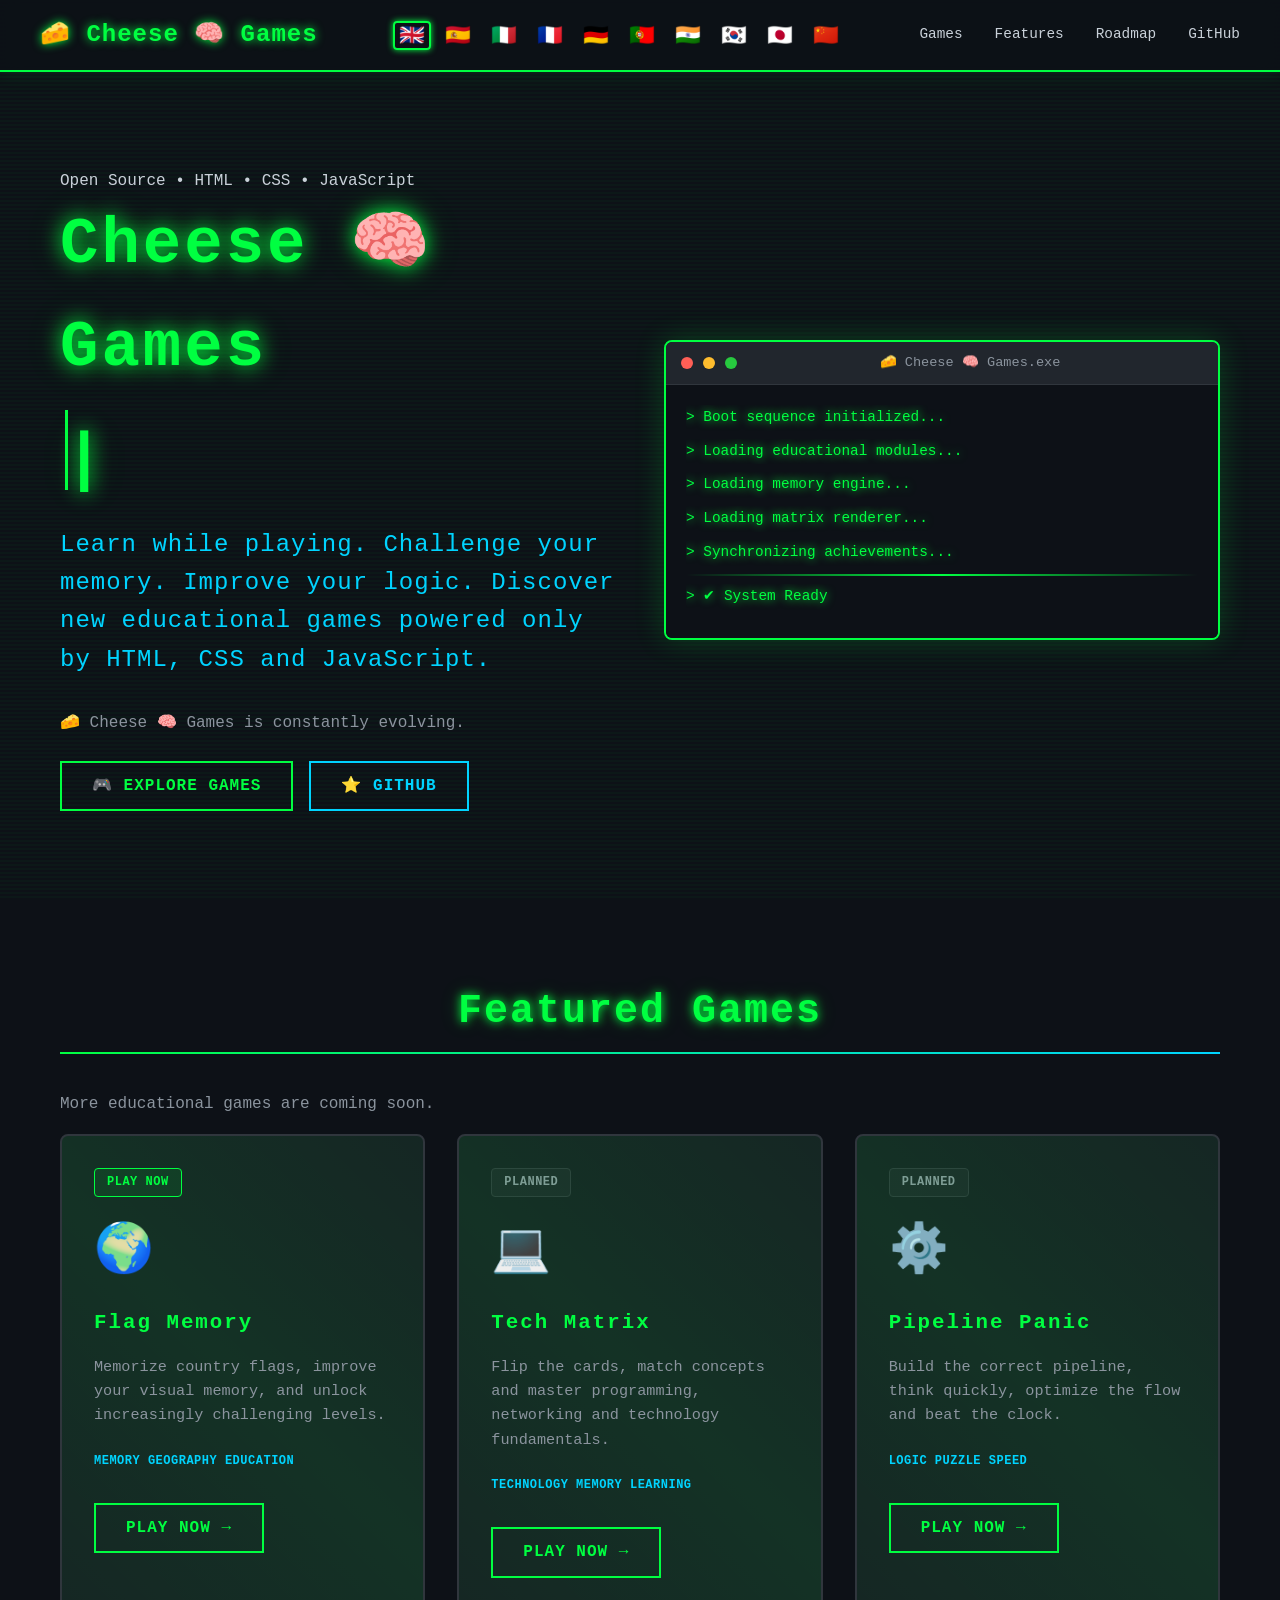
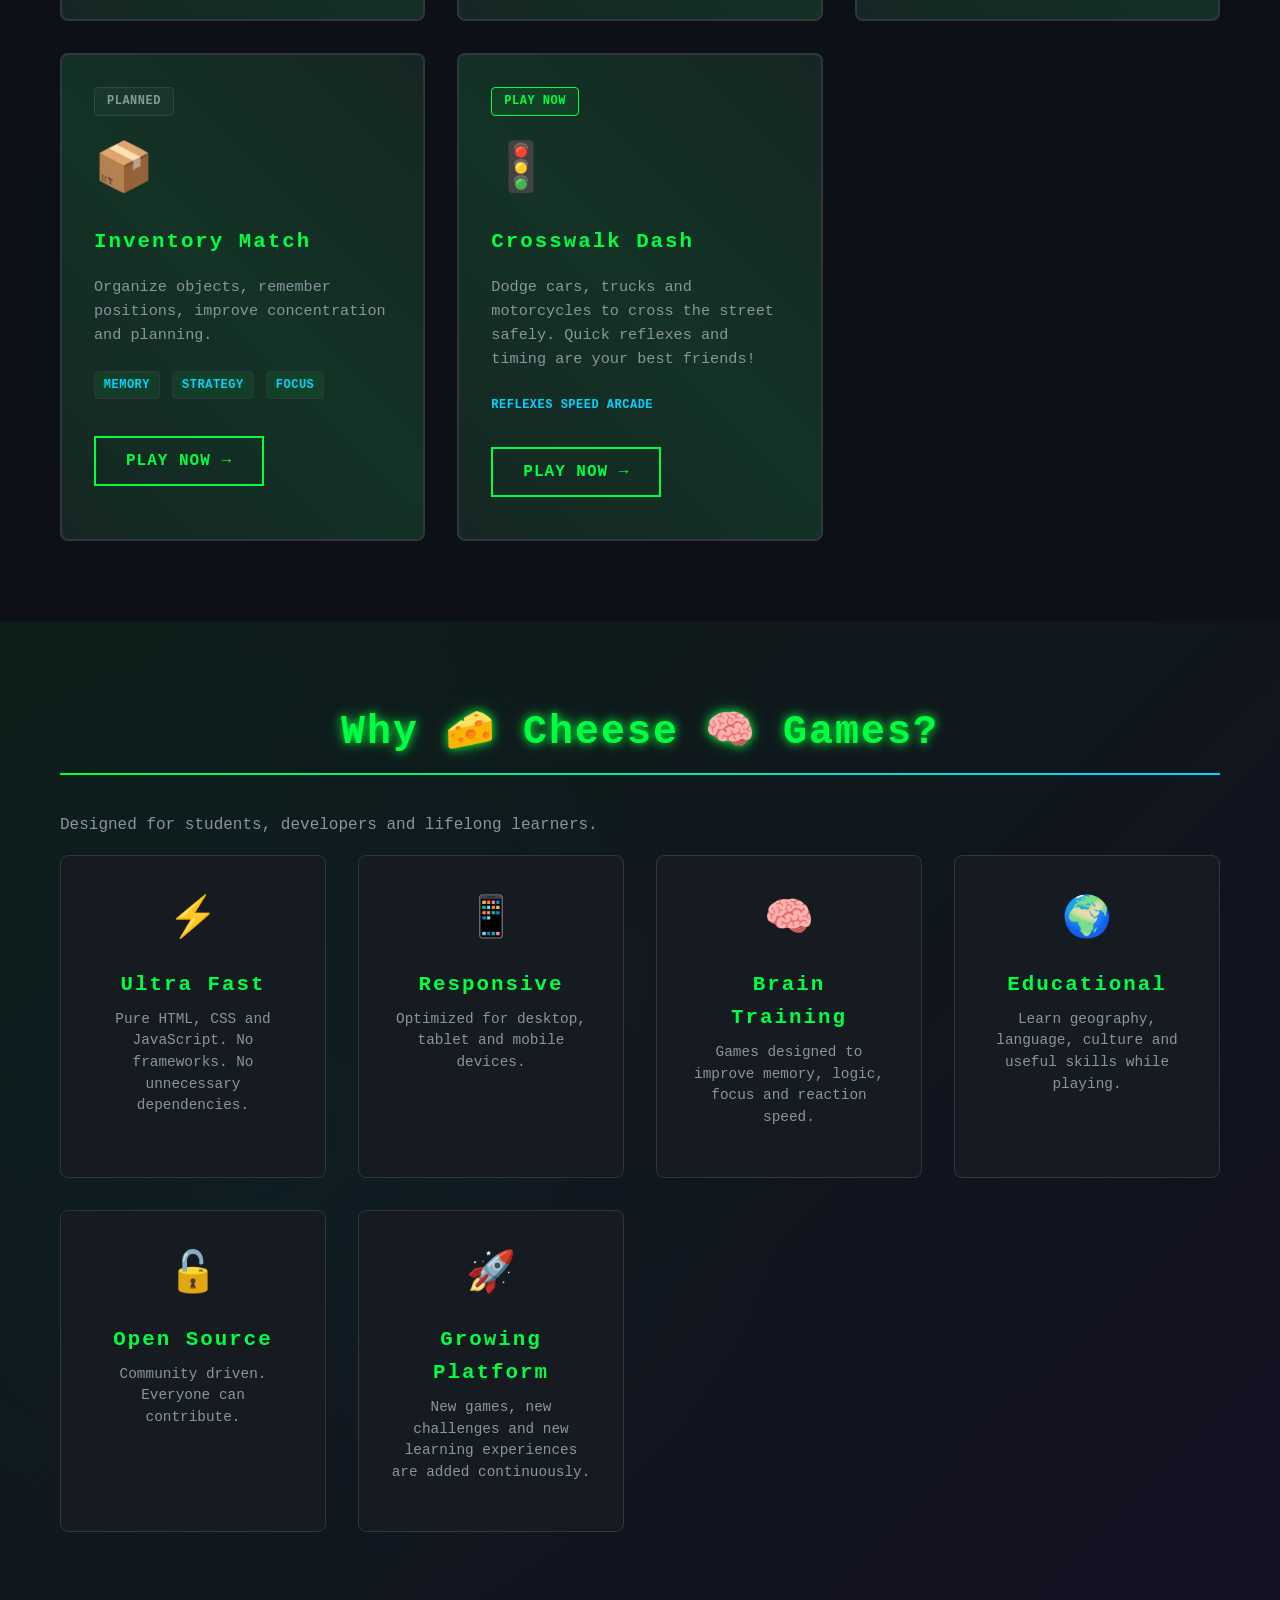
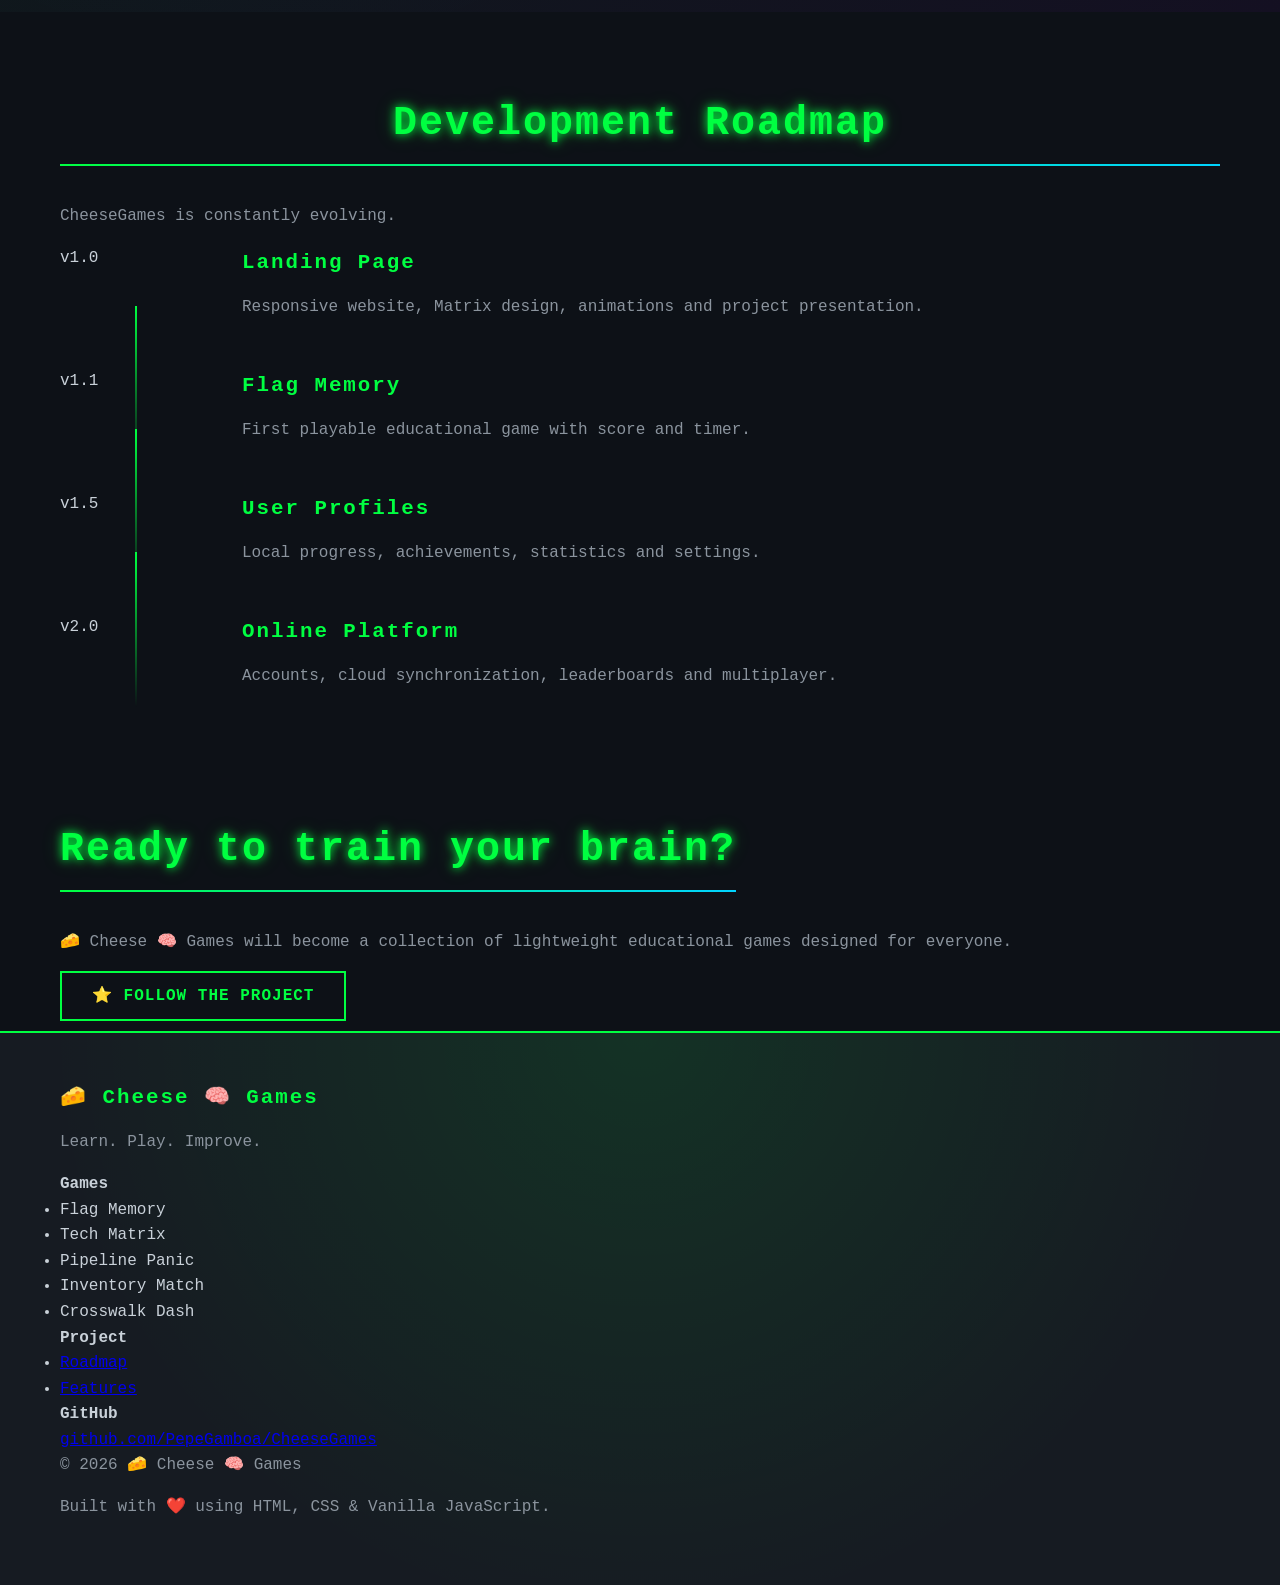
==== commit 053440ff: "Update game pages and styles" ====
--- a/index.html
+++ b/index.html
@@ -397,6 +397,46 @@
 
                 </div>
 
+                <!-- ========================= -->
+                <!-- GAME 5 -->
+                <!-- ========================= -->
+
+                <div class="game-card">
+
+                    <div class="game-status available" data-i18n="cards.flagStatus">
+                        Play Now
+                    </div>
+
+                    <div class="game-card-inner">
+
+                        <div class="game-icon">
+                            🚦
+                        </div>
+
+                        <h3 data-i18n="cards.crosswalkTitle">Crosswalk Dash</h3>
+
+                        <p data-i18n="cards.crosswalkDescription">
+
+                            Dodge cars, trucks and motorcycles
+                            to cross the street safely.
+                            Quick reflexes and timing
+                            are your best friends!
+
+                        </p>
+
+                        <div class="game-tags" data-i18n="cards.crosswalkTags">
+                            Reflexes Speed Arcade
+                        </div>
+
+                        <a class="card-button btn btn-primary" href="./crosswalk-dash.html" target="_self"
+                            aria-label="Play Crosswalk Dash" data-i18n="cards.crosswalkButton">
+                            Play Now →
+                        </a>
+
+                    </div>
+
+                </div>
+
             </div>
 
         </div>
@@ -784,6 +824,7 @@
                         <li>Tech Matrix</li>
                         <li>Pipeline Panic</li>
                         <li>Inventory Match</li>
+                        <li>Crosswalk Dash</li>
 
                     </ul>
 
--- a/css/style.css
+++ b/css/style.css
@@ -272,6 +272,7 @@
 
 /* Glowing Button */
 .btn {
+    display: inline-block;
     padding: 12px 30px;
     font-size: 1rem;
     font-family: 'Courier New', monospace;
@@ -285,11 +286,26 @@
     letter-spacing: 1px;
     font-weight: bold;
     text-transform: uppercase;
+    text-align: center;
+    text-decoration: none;
+    line-height: 1.4;
 }
 
 .btn-primary {
     border-color: var(--primary-color);
     color: var(--primary-color);
+}
+
+.btn-secondary {
+    border-color: var(--secondary-color);
+    color: var(--secondary-color);
+}
+
+.hero-buttons {
+    display: flex;
+    flex-wrap: wrap;
+    gap: 1rem;
+    margin-top: 1.5rem;
 }
 
 .btn-glow {
@@ -1576,3 +1592,161 @@
 }
 .inv-shake { animation: invShake 0.4s ease; }
 
+/* ============================================
+   CROSSWALK DASH GAME
+   ============================================ */
+
+.crosswalk-game {
+    padding: 2rem 0 4rem;
+}
+
+.crosswalk-board-wrapper {
+    max-width: 720px;
+    margin: 0 auto;
+    border: 2px solid var(--border-color);
+    border-radius: 8px;
+    overflow: hidden;
+    box-shadow: 0 0 30px rgba(0, 255, 65, 0.1);
+}
+
+.crosswalk-board {
+    display: flex;
+    flex-direction: column;
+    background: var(--background);
+    outline: none;
+}
+
+.cw-row {
+    position: relative;
+    width: 100%;
+    height: 56px;
+    overflow: hidden;
+    border-bottom: 1px solid rgba(255, 255, 255, 0.03);
+}
+
+.cw-lane {
+    background: repeating-linear-gradient(
+        90deg,
+        var(--surface) 0px,
+        var(--surface) 38px,
+        var(--surface-light) 40px,
+        var(--surface-light) 42px
+    );
+}
+
+.cw-lane::before {
+    content: '';
+    position: absolute;
+    top: 50%;
+    left: 0;
+    right: 0;
+    height: 2px;
+    transform: translateY(-50%);
+    background: repeating-linear-gradient(
+        90deg,
+        rgba(255, 200, 0, 0.35) 0px,
+        rgba(255, 200, 0, 0.35) 18px,
+        transparent 18px,
+        transparent 34px
+    );
+    pointer-events: none;
+}
+
+.cw-sidewalk {
+    background: linear-gradient(180deg, rgba(0, 255, 65, 0.06), rgba(0, 255, 65, 0.02));
+    border-top: 2px solid rgba(0, 255, 65, 0.25);
+    border-bottom: 2px solid rgba(0, 255, 65, 0.25);
+    display: flex;
+    align-items: center;
+    justify-content: center;
+}
+
+.cw-sidewalk-start { height: 50px; }
+.cw-sidewalk-end { height: 64px; }
+
+.cw-goal-flag {
+    font-size: 1.6rem;
+    filter: drop-shadow(0 0 8px rgba(0, 255, 65, 0.5));
+}
+
+.cw-vehicle {
+    position: absolute;
+    top: 50%;
+    left: 0;
+    transform: translateY(-50%);
+    display: flex;
+    align-items: center;
+    justify-content: center;
+    line-height: 1;
+    will-change: transform;
+    filter: drop-shadow(0 2px 4px rgba(0, 0, 0, 0.5));
+}
+
+.cw-player {
+    position: absolute;
+    top: 50%;
+    width: 34px;
+    height: 34px;
+    display: flex;
+    align-items: center;
+    justify-content: center;
+    font-size: 1.6rem;
+    line-height: 1;
+    transform: translate(-50%, -50%);
+    transition: left 0.12s ease-out;
+    filter: drop-shadow(0 0 6px rgba(0, 255, 65, 0.5));
+    z-index: 5;
+}
+
+.cw-player.cw-hit {
+    animation: cwHitFlash 0.5s ease;
+}
+
+@keyframes cwHitFlash {
+    0%, 100% { filter: drop-shadow(0 0 6px rgba(255, 68, 68, 0.9)); transform: translate(-50%, -50%) scale(1); }
+    50% { filter: drop-shadow(0 0 14px rgba(255, 68, 68, 1)); transform: translate(-50%, -50%) scale(1.3); }
+}
+
+.crosswalk-controls {
+    display: flex;
+    flex-direction: column;
+    align-items: center;
+    gap: 0.5rem;
+    max-width: 220px;
+    margin: 1.5rem auto 0;
+}
+
+.cw-ctrl-row {
+    display: flex;
+    gap: 0.5rem;
+}
+
+.cw-ctrl-btn {
+    width: 56px;
+    height: 56px;
+    font-size: 1.3rem;
+    border: 2px solid var(--primary-color);
+    background: var(--surface);
+    color: var(--primary-color);
+    border-radius: 6px;
+    cursor: pointer;
+    transition: var(--transition);
+    font-family: 'Courier New', monospace;
+}
+
+.cw-ctrl-btn:hover {
+    background: rgba(0, 255, 65, 0.12);
+    box-shadow: 0 0 12px rgba(0, 255, 65, 0.3);
+}
+
+.cw-ctrl-btn:active {
+    transform: scale(0.92);
+}
+
+@media (min-width: 769px) {
+    .crosswalk-controls {
+        display: none;
+    }
+}
+
+
